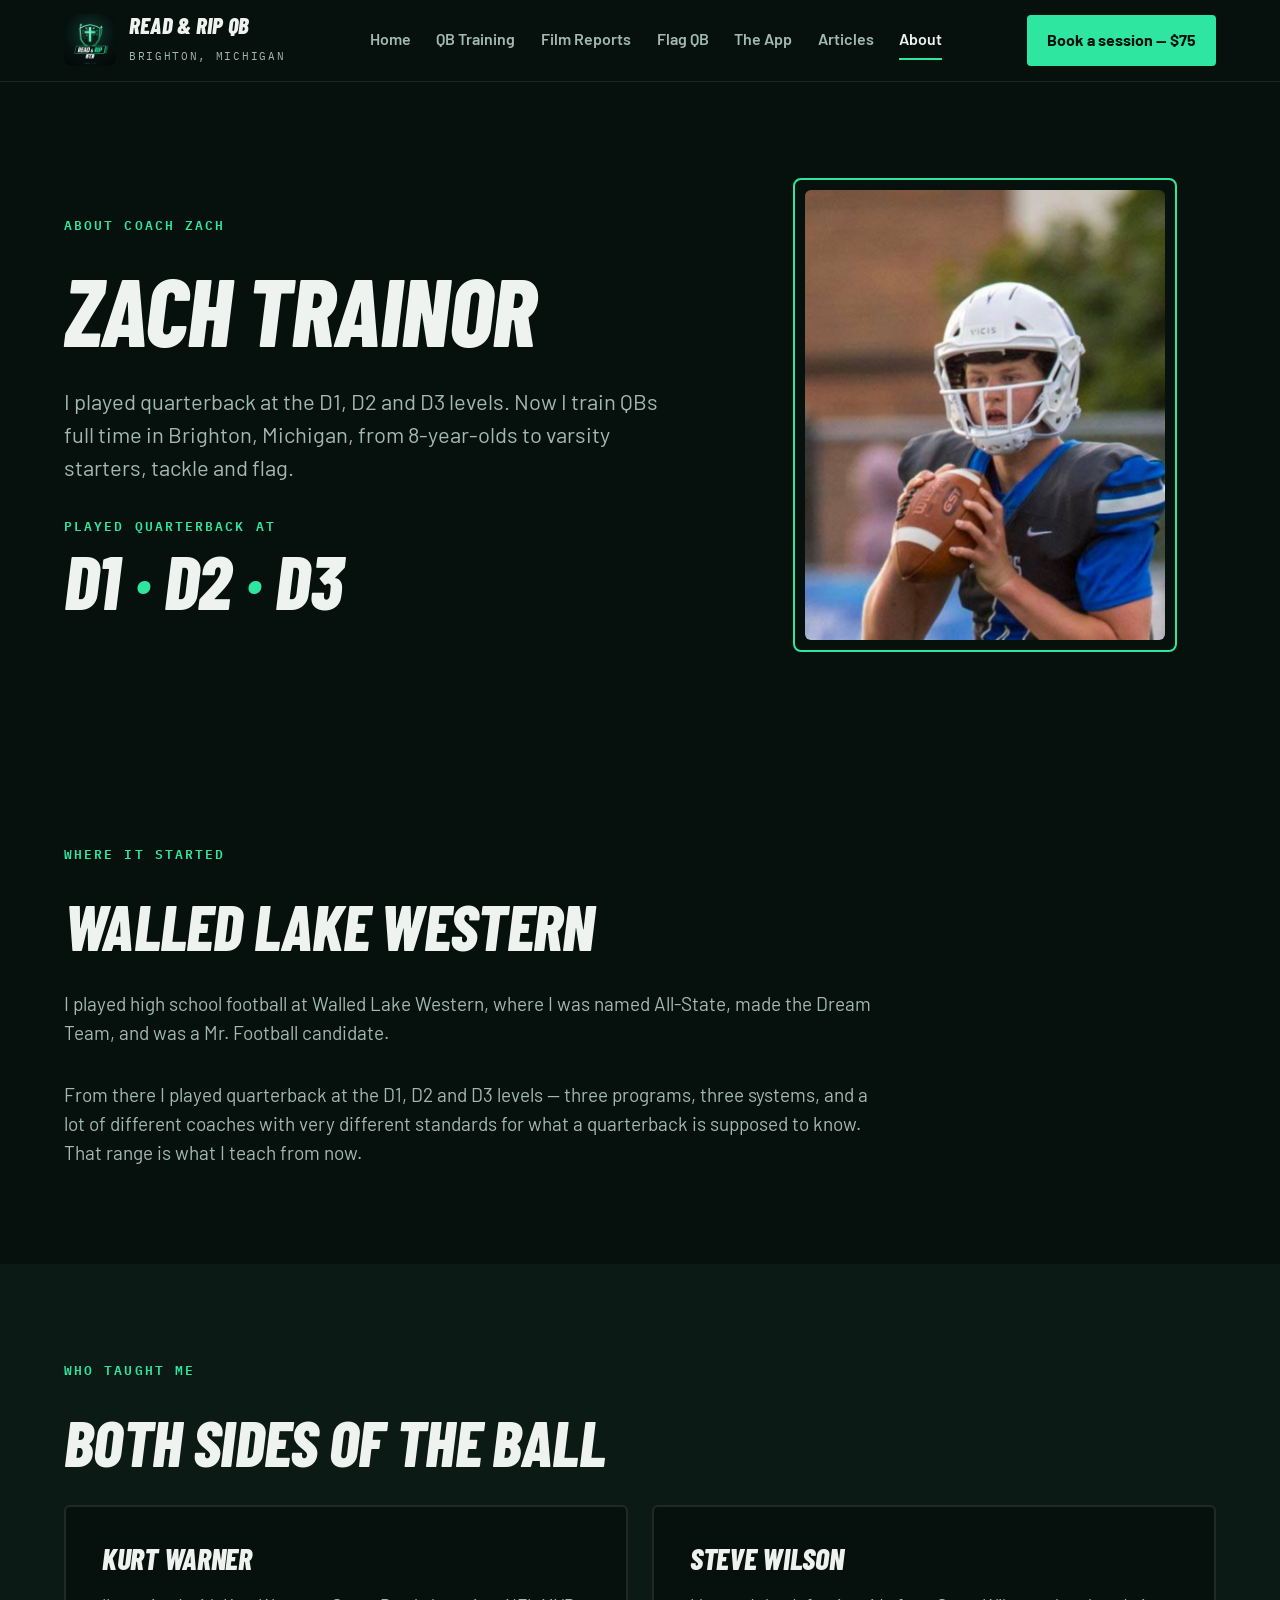
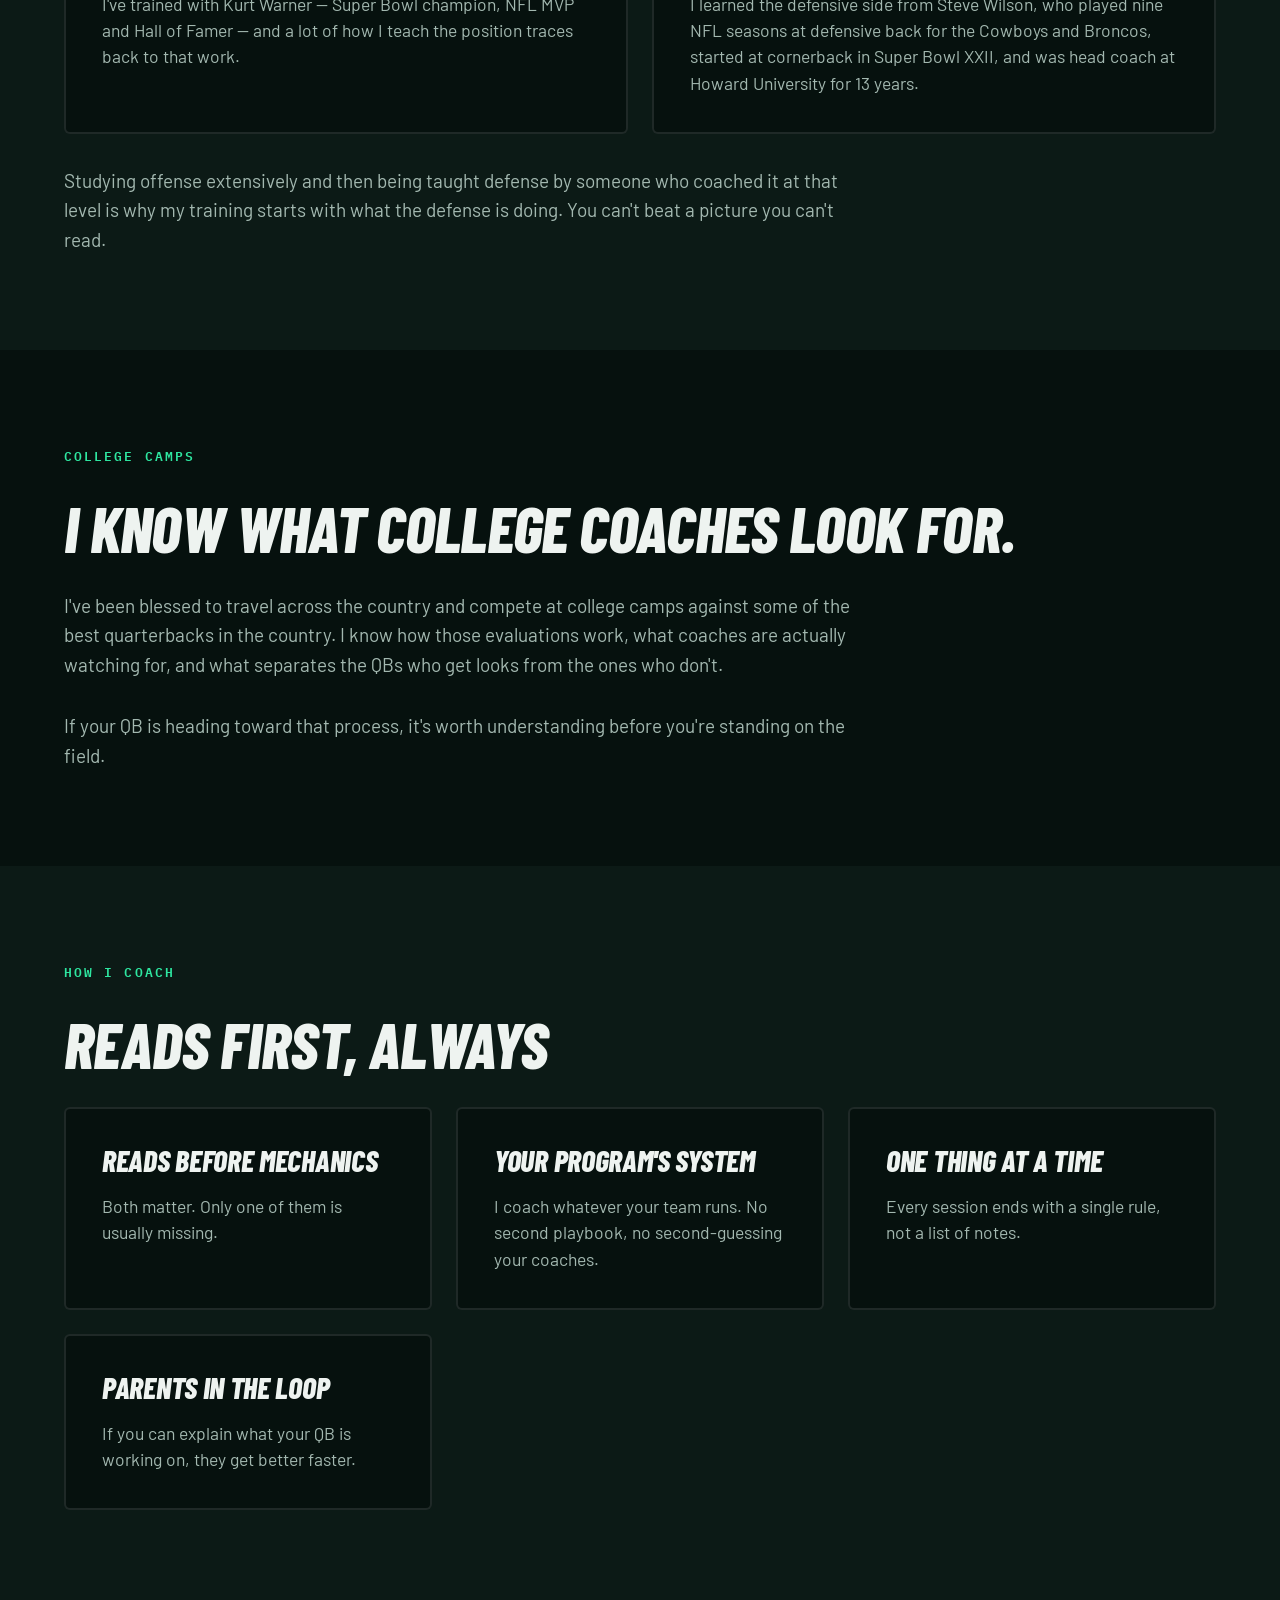
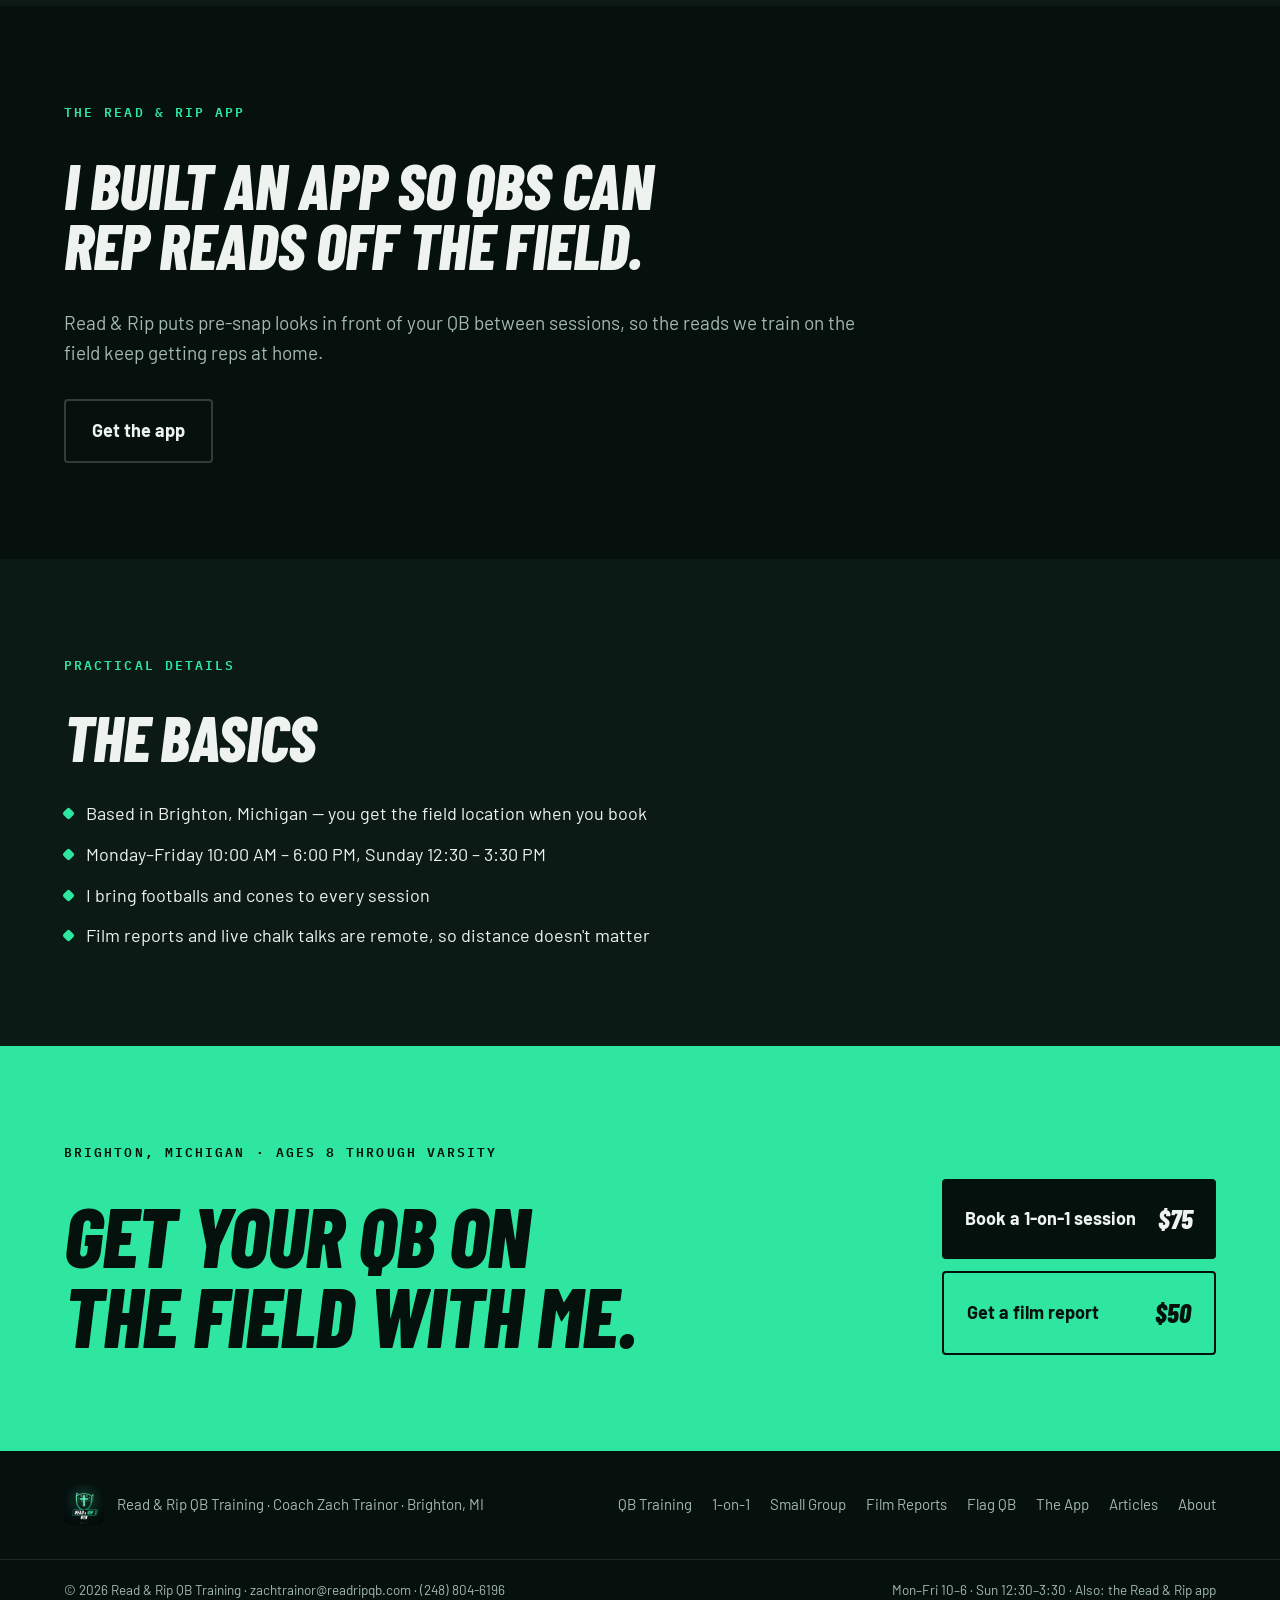
==== about.html @ f2428f38 "Build readandrip.com: brand home, QB training and app sections, Articles link - New home page with s" ====
<!doctype html>
<html lang="en">
<head>
<meta charset="utf-8">
<meta name="viewport" content="width=device-width, initial-scale=1">
<title>About Zach Trainor | QB Coach in Brighton, Michigan</title>
<meta name="description" content="Zach Trainor played quarterback at the D1, D2 and D3 levels and trains QBs full time in Brighton, Michigan. He also built the Read &amp; Rip football app.">
<link rel="canonical" href="https://readandrip.com/about.html">
<meta name="robots" content="index,follow,max-image-preview:large">
<meta name="theme-color" content="#06110E">
<meta property="og:type" content="website">
<meta property="og:site_name" content="Read &amp; Rip QB Training">
<meta property="og:title" content="About Zach Trainor | QB Coach in Brighton, Michigan">
<meta property="og:description" content="Zach Trainor played quarterback at the D1, D2 and D3 levels and trains QBs full time in Brighton, Michigan. He also built the Read &amp; Rip football app.">
<meta property="og:url" content="https://readandrip.com/about.html">
<meta property="og:image" content="https://readandrip.com/assets/og-image.jpg">
<meta property="og:locale" content="en_US">
<meta name="twitter:card" content="summary_large_image">
<meta name="twitter:title" content="About Zach Trainor | QB Coach in Brighton, Michigan">
<meta name="twitter:description" content="Zach Trainor played quarterback at the D1, D2 and D3 levels and trains QBs full time in Brighton, Michigan. He also built the Read &amp; Rip football app.">
<meta name="twitter:image" content="https://readandrip.com/assets/og-image.jpg">
<meta name="geo.region" content="US-MI">
<meta name="geo.placename" content="Brighton, Michigan">
<link rel="icon" type="image/png" href="assets/favicon.png">
<link rel="apple-touch-icon" href="assets/apple-touch-icon.png">
<link rel="preconnect" href="https://fonts.googleapis.com">
<link rel="preconnect" href="https://fonts.gstatic.com" crossorigin>
<link rel="stylesheet" href="https://fonts.googleapis.com/css2?family=Barlow+Condensed:ital,wght@1,700;1,800&family=Barlow:wght@400;500;600;700&family=IBM+Plex+Mono:wght@500;600&display=swap">
<link rel="stylesheet" href="styles.css">
<script type="application/ld+json">{
  "@context": "https://schema.org",
  "@graph": [
    {
      "@type": "Person",
      "@id": "https://readandrip.com/about.html#zach",
      "name": "Zach Trainor",
      "jobTitle": "Quarterback Coach",
      "description": "Quarterback coach in Brighton, Michigan. All-State quarterback at Walled Lake Western and a Mr. Football candidate, then played at the D1, D2 and D3 levels. Has trained with Kurt Warner and learned the defensive side of the game from former NFL defensive back and Howard University head coach Steve Wilson. Builds quarterback training around coverage recognition and pre-snap reads.",
      "email": "zachtrainor@readripqb.com",
      "worksFor": {
        "@id": "https://readandrip.com/#business"
      },
      "homeLocation": {
        "@type": "Place",
        "name": "Brighton, Michigan"
      },
      "knowsAbout": [
        "quarterback mechanics",
        "coverage recognition",
        "pre-snap reads",
        "football film study",
        "flag football quarterback play",
        "college camp evaluation",
        "defensive structures"
      ],
      "alumniOf": {
        "@type": "HighSchool",
        "name": "Walled Lake Western High School",
        "address": {
          "@type": "PostalAddress",
          "addressLocality": "Commerce Township",
          "addressRegion": "MI",
          "addressCountry": "US"
        }
      },
      "award": [
        "All-State quarterback",
        "Dream Team selection",
        "Mr. Football candidate"
      ]
    },
    {
      "@type": "SportsActivityLocation",
      "@id": "https://readandrip.com/#business",
      "name": "Read & Rip QB Training",
      "description": "One-on-one and small-group quarterback training and remote film reports in Brighton, Michigan for youth, middle school and high school quarterbacks, tackle and flag.",
      "url": "https://readandrip.com/",
      "email": "zachtrainor@readripqb.com",
      "telephone": "(248) 804-6196",
      "priceRange": "$50-$75",
      "image": "https://readandrip.com/assets/og-image.jpg",
      "logo": "https://readandrip.com/assets/logo.png",
      "address": {
        "@type": "PostalAddress",
        "addressLocality": "Brighton",
        "addressRegion": "MI",
        "postalCode": "48116",
        "addressCountry": "US"
      },
      "areaServed": [
        {
          "@type": "City",
          "name": "Brighton"
        },
        {
          "@type": "City",
          "name": "Howell"
        },
        {
          "@type": "City",
          "name": "Hartland"
        },
        {
          "@type": "City",
          "name": "Pinckney"
        },
        {
          "@type": "City",
          "name": "South Lyon"
        },
        {
          "@type": "City",
          "name": "Milford"
        },
        {
          "@type": "City",
          "name": "Whitmore Lake"
        },
        {
          "@type": "City",
          "name": "Fenton"
        },
        {
          "@type": "City",
          "name": "Novi"
        },
        {
          "@type": "City",
          "name": "Northville"
        }
      ],
      "openingHoursSpecification": [
        {
          "@type": "OpeningHoursSpecification",
          "dayOfWeek": [
            "Monday",
            "Tuesday",
            "Wednesday",
            "Thursday",
            "Friday"
          ],
          "opens": "10:00",
          "closes": "18:00"
        },
        {
          "@type": "OpeningHoursSpecification",
          "dayOfWeek": "Sunday",
          "opens": "12:30",
          "closes": "15:30"
        }
      ],
      "founder": {
        "@id": "https://readandrip.com/about.html#zach"
      },
      "sameAs": [
        "https://readripqb.com"
      ],
      "makesOffer": [
        {
          "@type": "Offer",
          "name": "Individual QB Training",
          "price": "75",
          "priceCurrency": "USD",
          "url": "https://calendly.com/zachtrainor-readripqb/individual-qb-training-75"
        },
        {
          "@type": "Offer",
          "name": "Small Group QB Training",
          "price": "50",
          "priceCurrency": "USD",
          "url": "https://calendly.com/zachtrainor-readripqb/small-group-qb-training"
        },
        {
          "@type": "Offer",
          "name": "QB Film Report",
          "price": "50",
          "priceCurrency": "USD",
          "url": "mailto:zachtrainor@readripqb.com?subject=Film%20report%20request&amp;body=Film%20link%20(Hudl%20or%20Google%20Drive)%3A%0AJersey%20number%3A%0AGrade%3A%0AWhich%20game%3A%0AOne%20question%20you%20want%20answered%3A"
        }
      ]
    }
  ]
}</script>
</head>
<body>
<header class="site">
  <div class="wrap navbar">
    <a class="brand" href="index.html">
      <img src="assets/logo.png" alt="Read &amp; Rip QB logo" width="224" height="224">
      <span>
        <span class="name">Read &amp; Rip QB</span><br>
        <span class="where">Brighton, Michigan</span>
      </span>
    </a>
    <nav class="main" aria-label="Main">
      <a href="index.html">Home</a>
      <a href="training.html">QB Training</a>
      <a href="film-report.html">Film Reports</a>
      <a href="flag-football-qb-training.html">Flag QB</a>
      <a href="app.html">The App</a>
      <a href="https://learn.readandrip.com">Articles</a>
      <a href="about.html" aria-current="page">About</a>
    </nav>
    <a class="btn sm" href="https://calendly.com/zachtrainor-readripqb/individual-qb-training-75">Book a session &mdash; $75</a>
  </div>
</header>

<main>
  <section>
    <div class="wrap hero">
      <div class="stack">
        <span class="mono">About Coach Zach</span>
        <h1>Zach Trainor</h1>
        <p style="font-size:clamp(18px,2.2vw,22px);line-height:1.5;color:var(--muted);max-width:620px">I played quarterback at the D1, D2 and D3 levels. Now I train QBs full time in Brighton, Michigan, from 8-year-olds to varsity starters, tackle and flag.</p>
        <div class="stack" style="gap:10px">
          <span class="mono">Played quarterback at</span>
          <div style="font-family:'Barlow Condensed',sans-serif;font-weight:800;font-style:italic;text-transform:uppercase;font-size:clamp(44px,6.4vw,76px);line-height:.9;letter-spacing:-0.01em">D1 <span style="color:var(--accent)">&middot;</span> D2 <span style="color:var(--accent)">&middot;</span> D3</div>
        </div>
      </div>
    <div class="shot tall">
      <div class="frame"></div>
      <img src="assets/zach-portrait.jpg" alt="Zach Trainor at quarterback, dropping back to throw" width="760" height="950" style="position:absolute;inset:0;width:100%;height:100%;object-fit:cover;object-position:50% 22%;border-radius:6px">
    </div>
    </div>
  </section>

  <section>
    <div class="wrap stack">
      <span class="mono">Where it started</span>
      <h2>Walled Lake Western</h2>
      <p class="muted" style="font-size:19px;max-width:74ch">I played high school football at Walled Lake Western, where I was named All-State, made the Dream Team, and was a Mr. Football candidate.</p>
      <p class="muted" style="font-size:19px;max-width:74ch">From there I played quarterback at the D1, D2 and D3 levels &mdash; three programs, three systems, and a lot of different coaches with very different standards for what a quarterback is supposed to know. That range is what I teach from now.</p>
    </div>
  </section>

  <section class="tint">
    <div class="wrap stack">
      <span class="mono">Who taught me</span>
      <h2>Both sides of the ball</h2>
      <div class="grid g2">
        <div class="card">
          <h3>Kurt Warner</h3>
          <p>I've trained with Kurt Warner &mdash; Super Bowl champion, NFL MVP and Hall of Famer &mdash; and a lot of how I teach the position traces back to that work.</p>
        </div>
        <div class="card">
          <h3>Steve Wilson</h3>
          <p>I learned the defensive side from Steve Wilson, who played nine NFL seasons at defensive back for the Cowboys and Broncos, started at cornerback in Super Bowl XXII, and was head coach at Howard University for 13 years.</p>
        </div>
      </div>
      <p class="muted" style="font-size:19px;max-width:74ch">Studying offense extensively and then being taught defense by someone who coached it at that level is why my training starts with what the defense is doing. You can't beat a picture you can't read.</p>
    </div>
  </section>

  <section>
    <div class="wrap stack">
      <span class="mono">College camps</span>
      <h2>I know what college coaches look for.</h2>
      <p class="muted" style="font-size:19px;max-width:74ch">I've been blessed to travel across the country and compete at college camps against some of the best quarterbacks in the country. I know how those evaluations work, what coaches are actually watching for, and what separates the QBs who get looks from the ones who don't.</p>
      <p class="muted" style="font-size:19px;max-width:74ch">If your QB is heading toward that process, it's worth understanding before you're standing on the field.</p>
    </div>
  </section>

  <section class="tint">
    <div class="wrap stack">
      <span class="mono">How I coach</span>
      <h2>Reads first, always</h2>
      <div class="grid g2">
        <div class="card"><h3>Reads before mechanics</h3><p>Both matter. Only one of them is usually missing.</p></div>
        <div class="card"><h3>Your program's system</h3><p>I coach whatever your team runs. No second playbook, no second-guessing your coaches.</p></div>
        <div class="card"><h3>One thing at a time</h3><p>Every session ends with a single rule, not a list of notes.</p></div>
        <div class="card"><h3>Parents in the loop</h3><p>If you can explain what your QB is working on, they get better faster.</p></div>
      </div>
    </div>
  </section>

  <section>
    <div class="wrap stack">
      <span class="mono">The Read &amp; Rip app</span>
      <h2>I built an app so QBs can rep reads off the field.</h2>
      <p class="muted" style="font-size:19px;max-width:74ch">Read &amp; Rip puts pre-snap looks in front of your QB between sessions, so the reads we train on the field keep getting reps at home.</p>
      <div class="btnrow"><a class="btn ghost" href="https://readripqb.com">Get the app</a></div>
    </div>
  </section>

  <section class="tint">
    <div class="wrap stack">
      <span class="mono">Practical details</span>
      <h2>The basics</h2>
      <ul class="ticks">
        <li>Based in Brighton, Michigan &mdash; you get the field location when you book</li>
        <li>Monday&ndash;Friday 10:00 AM &ndash; 6:00 PM, Sunday 12:30 &ndash; 3:30 PM</li>
        <li>I bring footballs and cones to every session</li>
        <li>Film reports and live chalk talks are remote, so distance doesn't matter</li>
      </ul>
    </div>
  </section>


  <section class="closer">
    <div class="wrap inner">
      <div class="stack">
        <span class="mono">Brighton, Michigan &middot; Ages 8 through varsity</span>
        <h2>Get your QB on the field with me.</h2>
      </div>
      <div class="picks">
        <a class="pick" href="https://calendly.com/zachtrainor-readripqb/individual-qb-training-75">Book a 1-on-1 session <span class="amt">$75</span></a>
        <a class="pick outline" href="mailto:zachtrainor@readripqb.com?subject=Film%20report%20request&amp;body=Film%20link%20(Hudl%20or%20Google%20Drive)%3A%0AJersey%20number%3A%0AGrade%3A%0AWhich%20game%3A%0AOne%20question%20you%20want%20answered%3A">Get a film report <span class="amt">$50</span></a>
      </div>
    </div>
  </section>
</main>

<footer class="site">
  <div class="wrap inner">
    <div class="id">
      <img src="assets/logo.png" alt="" width="224" height="224">
      <span>Read &amp; Rip QB Training &middot; Coach Zach Trainor &middot; Brighton, MI</span>
    </div>
    <nav>
      <a href="training.html">QB Training</a>
      <a href="one-on-one-qb-training.html">1-on-1</a>
      <a href="small-group-qb-training.html">Small Group</a>
      <a href="film-report.html">Film Reports</a>
      <a href="flag-football-qb-training.html">Flag QB</a>
      <a href="app.html">The App</a>
      <a href="https://learn.readandrip.com">Articles</a>
      <a href="about.html">About</a>
    </nav>
  </div>
  <div class="wrap legal">
    <span>&copy; 2026 Read &amp; Rip QB Training &middot; <a href="mailto:zachtrainor@readripqb.com">zachtrainor@readripqb.com</a> &middot; <a href="tel:+12488046196">(248) 804-6196</a></span>
    <span>Mon&ndash;Fri 10&ndash;6 &middot; Sun 12:30&ndash;3:30 &middot; Also: <a href="https://readripqb.com">the Read &amp; Rip app</a></span>
  </div>
</footer>
</body>
</html>
---- styles.css ----
/* Read & Rip QB Training
   Design tokens taken straight from the Claude Design canvas. */

:root{
  --accent:#2EE6A0;
  --bg:#06110E;
  --on-accent:#04110C;
  --ink:#EEF3F0;
  --muted:#A3B8B0;
  --surface:#0C1A16;
  --line:rgba(255,255,255,0.10);
  --line-strong:rgba(255,255,255,0.18);
  --maxw:1320px;
  --pad:clamp(20px,5vw,64px);
  color-scheme:dark;
}

*{box-sizing:border-box;}
html{-webkit-text-size-adjust:100%;scroll-behavior:smooth;}
body{
  margin:0;background:var(--bg);color:var(--ink);
  font-family:"Barlow",-apple-system,BlinkMacSystemFont,"Segoe UI",Roboto,Helvetica,Arial,sans-serif;
  font-size:17px;line-height:1.55;-webkit-font-smoothing:antialiased;
}
img{max-width:100%;height:auto;display:block;}
a{color:var(--accent);}
a:hover{color:var(--ink);}
:focus-visible{outline:3px solid var(--accent);outline-offset:3px;}

h1,h2,h3,.display{
  font-family:"Barlow Condensed","Arial Narrow",Impact,sans-serif;
  font-weight:800;font-style:italic;text-transform:uppercase;
  line-height:.9;letter-spacing:-0.01em;margin:0;text-wrap:balance;
}
h1{font-size:clamp(42px,7.4vw,100px);}
h2{font-size:clamp(32px,5vw,64px);line-height:.95;}
h3{font-size:clamp(22px,2.6vw,30px);line-height:1;}
p{margin:0;}

.mono{
  font-family:"IBM Plex Mono",ui-monospace,SFMono-Regular,Menlo,monospace;
  font-size:13px;letter-spacing:.16em;text-transform:uppercase;font-weight:600;color:var(--accent);
}
.muted{color:var(--muted);}

.wrap{max-width:var(--maxw);margin:0 auto;padding-inline:var(--pad);}
section{padding-block:clamp(52px,8vw,96px);}
section.tint{background:var(--surface);}
.stack{display:flex;flex-direction:column;gap:clamp(20px,3vw,32px);}
.grid{display:grid;gap:clamp(16px,2.2vw,24px);}
.g2{grid-template-columns:repeat(auto-fit,minmax(300px,1fr));}
.g3{grid-template-columns:repeat(auto-fit,minmax(275px,1fr));}
.g5{grid-template-columns:repeat(auto-fit,minmax(190px,1fr));}

/* ---------- header ---------- */
header.site{border-bottom:1px solid rgba(255,255,255,.09);background:var(--bg);position:sticky;top:0;z-index:20;}
.navbar{display:flex;align-items:center;justify-content:space-between;gap:20px;padding-block:14px;flex-wrap:wrap;}
.brand{display:flex;align-items:center;gap:13px;text-decoration:none;color:var(--ink);}
.brand img{width:52px;height:52px;border-radius:8px;object-fit:cover;}
.brand .name{font-family:"Barlow Condensed",sans-serif;font-weight:800;font-style:italic;font-size:23px;text-transform:uppercase;line-height:1;letter-spacing:.01em;}
.brand .where{font-family:"IBM Plex Mono",monospace;font-size:10.5px;letter-spacing:.16em;color:var(--muted);text-transform:uppercase;}
nav.main{display:flex;align-items:center;gap:clamp(14px,2vw,28px);flex-wrap:wrap;}
nav.main a{font-size:16px;font-weight:600;text-decoration:none;color:var(--muted);padding-block:6px;border-bottom:2px solid transparent;white-space:nowrap;}
nav.main a:hover{color:var(--ink);}
nav.main a[aria-current="page"]{color:var(--ink);border-bottom-color:var(--accent);}

/* ---------- buttons ---------- */
.btn{
  display:inline-flex;align-items:center;justify-content:center;gap:10px;
  padding:18px 26px;background:var(--accent);color:var(--on-accent);
  font-weight:700;font-size:18px;text-decoration:none;border-radius:4px;white-space:nowrap;
}
.btn:hover{background:#4ff0b4;color:var(--on-accent);}
.btn.ghost{background:transparent;border:2px solid var(--line-strong);color:var(--ink);padding:16px 26px;}
.btn.ghost:hover{border-color:var(--accent);color:var(--accent);background:transparent;}
.btn.sm{padding:13px 20px;font-size:16px;}
.btnrow{display:flex;gap:14px;flex-wrap:wrap;}

/* ---------- hero ---------- */
.hero{display:grid;grid-template-columns:minmax(0,1.15fr) minmax(0,.85fr);gap:clamp(28px,5vw,64px);align-items:center;}
.hero .facts{display:flex;gap:26px;flex-wrap:wrap;font-size:16px;color:var(--muted);}
@media (max-width:900px){.hero{grid-template-columns:1fr;}}

/* framed brand panel that stands in for a photo */
.shot{position:relative;aspect-ratio:1/1;width:100%;max-width:380px;margin:12px auto;}
.shot .frame{position:absolute;inset:-12px;border:2px solid var(--accent);border-radius:8px;}
.shot .panel{
  position:absolute;inset:0;border-radius:6px;overflow:hidden;background:var(--surface);
  border:1px solid var(--line);display:grid;place-items:center;
  background-image:repeating-linear-gradient(90deg,rgba(255,255,255,.035) 0 1px,transparent 1px 64px);
}
.shot .panel img{width:30%;max-width:150px;opacity:.55;}
.shot .cap{
  position:absolute;left:0;right:0;bottom:14px;text-align:center;
  font-family:"IBM Plex Mono",monospace;font-size:10.5px;letter-spacing:.16em;
  text-transform:uppercase;color:var(--muted);opacity:.65;
}
.shot.tall{aspect-ratio:4/5;max-width:360px;}
.shot.wide{aspect-ratio:16/10;max-width:520px;}
.shot.wide .panel img{width:20%;max-width:120px;}

/* ---------- cards ---------- */
.card{background:var(--bg);border:2px solid var(--line);border-radius:6px;padding:clamp(22px,3vw,36px);display:flex;flex-direction:column;gap:18px;}
.card.on-tint{background:var(--bg);}
.card.featured{border-color:var(--accent);}
.card .amount{display:flex;align-items:baseline;gap:11px;}
.card .amount .big{font-family:"Barlow Condensed",sans-serif;font-weight:800;font-style:italic;font-size:clamp(64px,8vw,104px);line-height:.85;}
.card .amount .per{font-size:19px;font-weight:600;color:var(--muted);}
.card p{font-size:17.5px;line-height:1.5;color:var(--muted);}
.card .btn{margin-top:auto;}

/* numbered list (who I work with) */
.numbered{display:grid;gap:14px;grid-template-columns:repeat(auto-fit,minmax(185px,1fr));}
.numbered .item{border-top:2px solid var(--line);padding-top:14px;display:flex;flex-direction:column;gap:7px;}
.numbered .n{font-family:"IBM Plex Mono",monospace;font-size:12.5px;letter-spacing:.16em;color:var(--accent);font-weight:600;}
.numbered .t{font-family:"Barlow Condensed",sans-serif;font-weight:800;font-style:italic;text-transform:uppercase;font-size:22px;line-height:1.05;}

/* timeline rows (the 60 minutes) */
.rows{display:flex;flex-direction:column;}
.row{display:grid;grid-template-columns:130px minmax(0,1fr);gap:clamp(14px,3vw,36px);padding-block:20px;border-top:1px solid var(--line);align-items:start;}
.row:last-child{border-bottom:1px solid var(--line);}
.row .when{font-family:"IBM Plex Mono",monospace;font-size:13px;letter-spacing:.1em;color:var(--accent);font-weight:600;padding-top:4px;}
.row .what{display:flex;flex-direction:column;gap:5px;}
.row .what b{font-family:"Barlow Condensed",sans-serif;font-weight:800;font-style:italic;text-transform:uppercase;font-size:24px;line-height:1;}
.row .what span{color:var(--muted);font-size:17px;}
@media (max-width:560px){.row{grid-template-columns:1fr;gap:6px;}}

/* steps */
.steps{display:grid;gap:clamp(16px,2.4vw,24px);grid-template-columns:repeat(auto-fit,minmax(255px,1fr));}
.step{display:flex;flex-direction:column;gap:12px;}
.step .num{
  width:46px;height:46px;border-radius:50%;display:grid;place-items:center;
  background:var(--accent);color:var(--on-accent);
  font-family:"Barlow Condensed",sans-serif;font-weight:800;font-style:italic;font-size:24px;
}
.step b{font-family:"Barlow Condensed",sans-serif;font-weight:800;font-style:italic;text-transform:uppercase;font-size:23px;line-height:1.05;}
.step span{color:var(--muted);font-size:17px;}

/* checklist */
ul.ticks{list-style:none;margin:0;padding:0;display:flex;flex-direction:column;gap:13px;}
ul.ticks li{display:flex;gap:13px;align-items:flex-start;font-size:18px;color:var(--ink);}
ul.ticks li::before{content:"";flex:none;width:9px;height:9px;margin-top:9px;background:var(--accent);border-radius:2px;transform:rotate(45deg);}

/* faq */
.faq{display:flex;flex-direction:column;}
.faq details{border-top:1px solid var(--line);}
.faq details:last-of-type{border-bottom:1px solid var(--line);}
.faq summary{
  list-style:none;cursor:pointer;display:flex;justify-content:space-between;align-items:center;gap:20px;
  padding-block:22px;font-family:"Barlow Condensed",sans-serif;font-weight:800;font-style:italic;
  text-transform:uppercase;font-size:clamp(20px,2.4vw,27px);line-height:1.05;
}
.faq summary::-webkit-details-marker{display:none;}
.faq .plus{flex:none;font-family:"Barlow",sans-serif;font-style:normal;font-size:30px;color:var(--accent);line-height:1;transition:transform .18s ease;}
.faq details[open] .plus{transform:rotate(45deg);}
.faq .answer{padding-bottom:24px;color:var(--muted);font-size:18px;line-height:1.55;max-width:74ch;}

/* callout band */
.band{background:var(--accent);color:var(--on-accent);border-radius:6px;padding:clamp(26px,4vw,44px);display:grid;gap:16px;}
.band h3{color:var(--on-accent);}
.band p{color:rgba(4,17,12,.82);font-size:18px;max-width:70ch;}

/* big closing CTA */
.closer{background:var(--accent);color:var(--on-accent);}
.closer .inner{display:grid;grid-template-columns:minmax(0,1fr) auto;gap:clamp(26px,4vw,48px);align-items:end;}
.closer h2{color:var(--on-accent);font-size:clamp(38px,6.6vw,88px);}
.closer .mono{color:var(--on-accent);}
.closer .picks{display:flex;flex-direction:column;gap:12px;min-width:min(340px,100%);}
.closer .pick{
  display:flex;justify-content:space-between;align-items:center;gap:22px;padding:19px 23px;
  background:var(--on-accent);color:var(--ink);font-weight:700;font-size:18px;text-decoration:none;border-radius:4px;
}
.closer .pick:hover{color:var(--accent);}
.closer .pick.outline{background:transparent;border:2px solid var(--on-accent);color:var(--on-accent);}
.closer .pick.outline:hover{background:var(--on-accent);color:var(--accent);}
.closer .pick .amt{font-family:"Barlow Condensed",sans-serif;font-size:27px;font-weight:800;font-style:italic;}
@media (max-width:820px){.closer .inner{grid-template-columns:1fr;}}

/* footer */
footer.site{background:var(--bg);color:var(--muted);font-size:15px;}
footer.site .inner{padding-block:34px;display:flex;justify-content:space-between;align-items:center;gap:26px;flex-wrap:wrap;}
footer.site .id{display:flex;align-items:center;gap:13px;}
footer.site .id img{width:40px;height:40px;border-radius:6px;}
footer.site nav{display:flex;gap:20px;flex-wrap:wrap;}
footer.site a{color:var(--muted);text-decoration:none;}
footer.site a:hover{color:var(--accent);}
footer.site .legal{border-top:1px solid var(--line);padding-block:20px;font-size:13.5px;display:flex;justify-content:space-between;gap:16px;flex-wrap:wrap;}

/* ---------- hero without a photo ---------- */
.hero.solo{grid-template-columns:minmax(0,1fr);}
.hero.solo .stack{max-width:none;}

/* ---------- coverage diagram ---------- */
.viz{width:100%;max-width:400px;margin:12px auto;}
.viz .board{position:relative;}
.viz .frame{position:absolute;inset:-12px;border:2px solid var(--accent);border-radius:8px;pointer-events:none;}
.viz svg{display:block;width:100%;height:auto;border-radius:6px;border:1px solid var(--line);background:var(--surface);}
.viz .cap{
  margin-top:20px;text-align:center;
  font-family:"IBM Plex Mono",monospace;font-size:11px;letter-spacing:.14em;
  text-transform:uppercase;color:var(--muted);
}

/* ---------- sample film report panel ---------- */
.sample{border:2px solid var(--line);border-radius:6px;background:var(--surface);padding:clamp(20px,3vw,30px);display:flex;flex-direction:column;gap:16px;}
.sample .shead{display:flex;justify-content:space-between;gap:16px;flex-wrap:wrap;align-items:baseline;}
.sample .rows .row:first-child{border-top:none;padding-top:0;}
.sample .verdict{border-top:2px solid var(--accent);padding-top:16px;display:flex;flex-direction:column;gap:7px;}
.sample .verdict b{font-family:"Barlow Condensed",sans-serif;font-weight:800;font-style:italic;text-transform:uppercase;font-size:24px;line-height:1;}
.sample .verdict span{color:var(--muted);font-size:17px;}
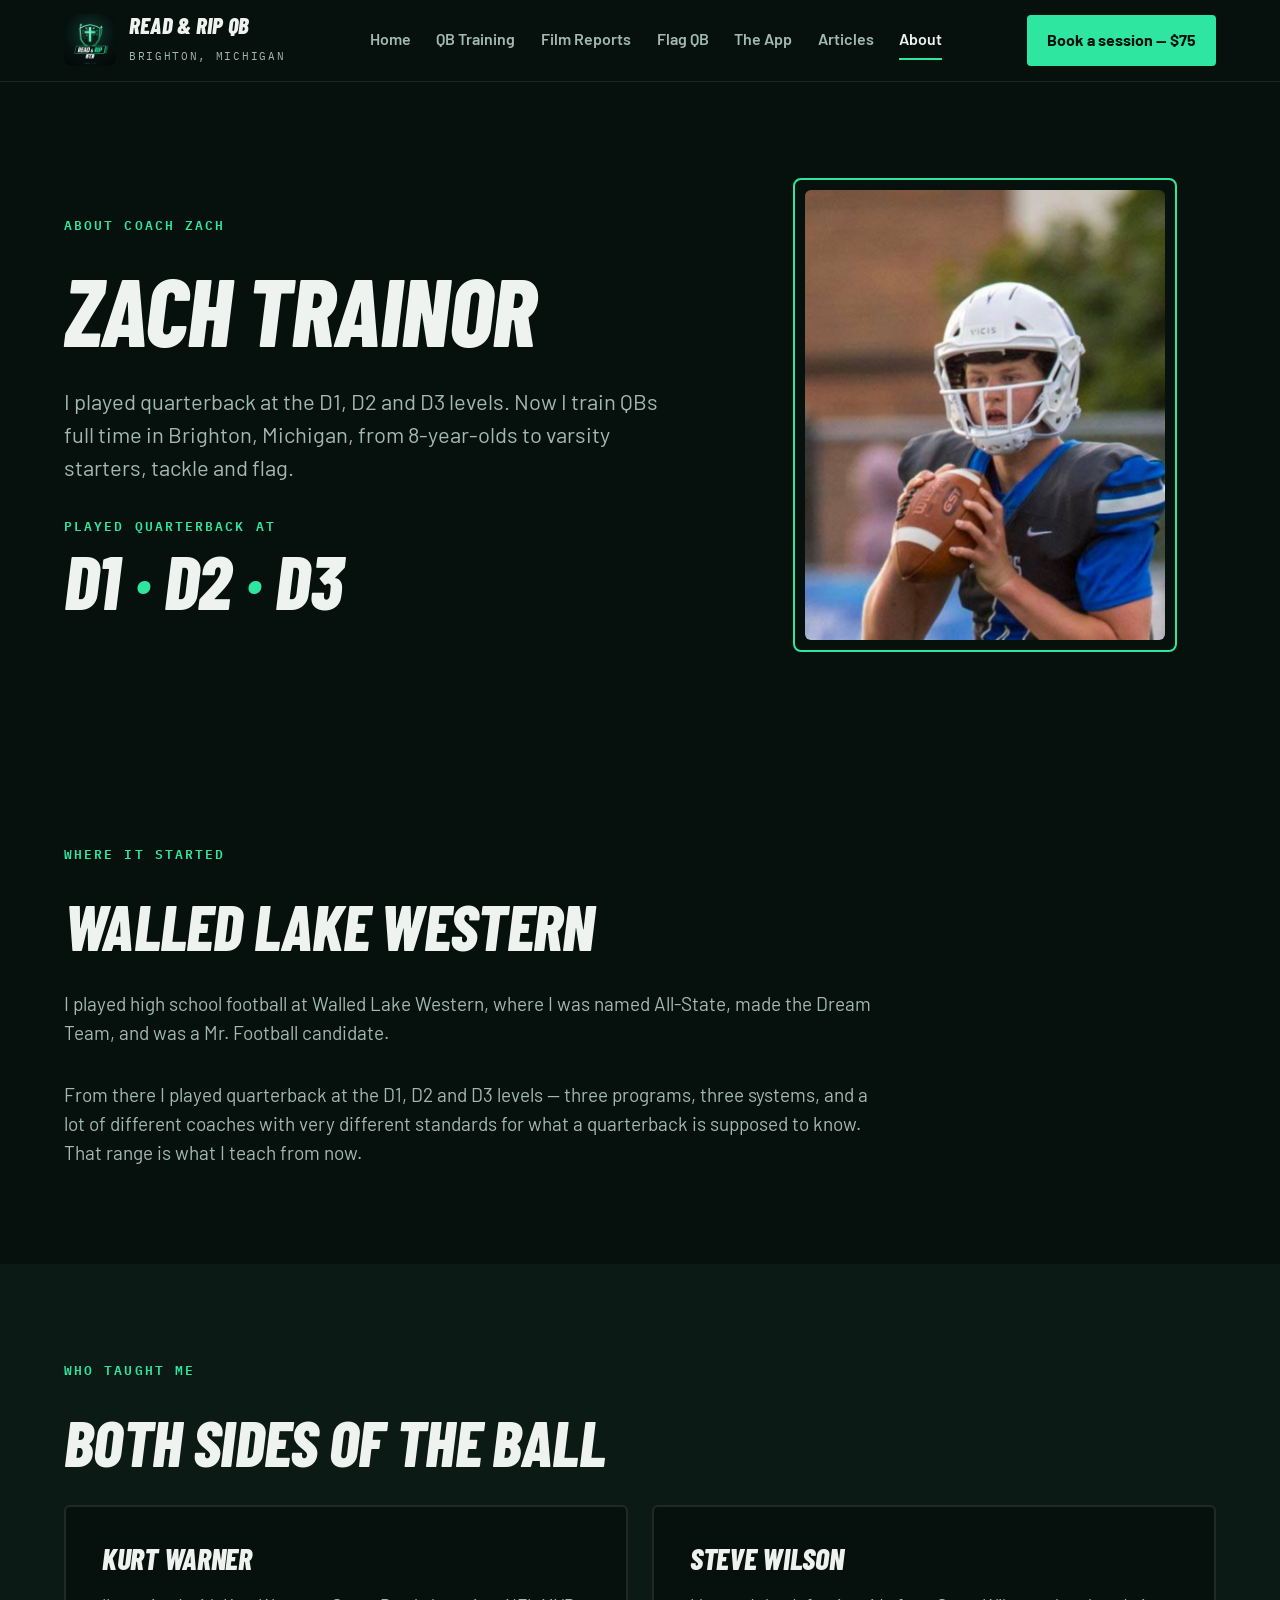
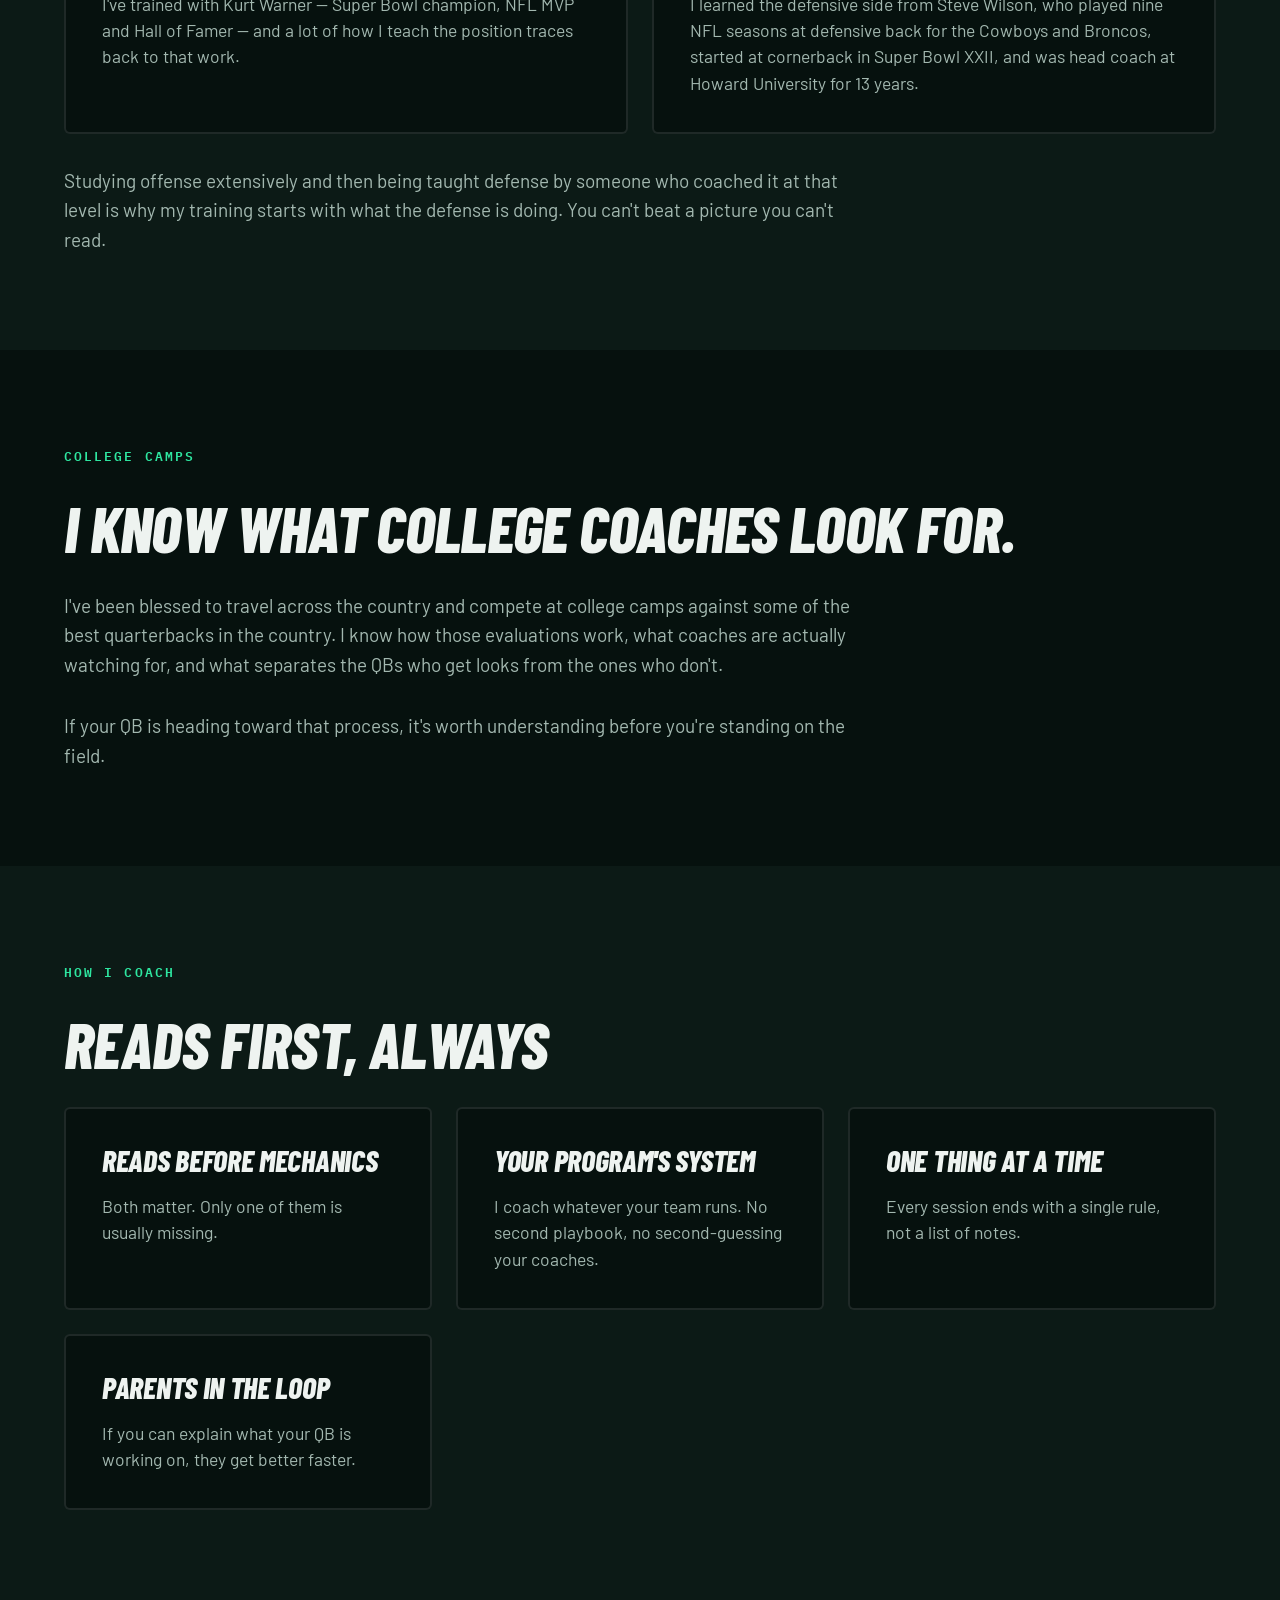
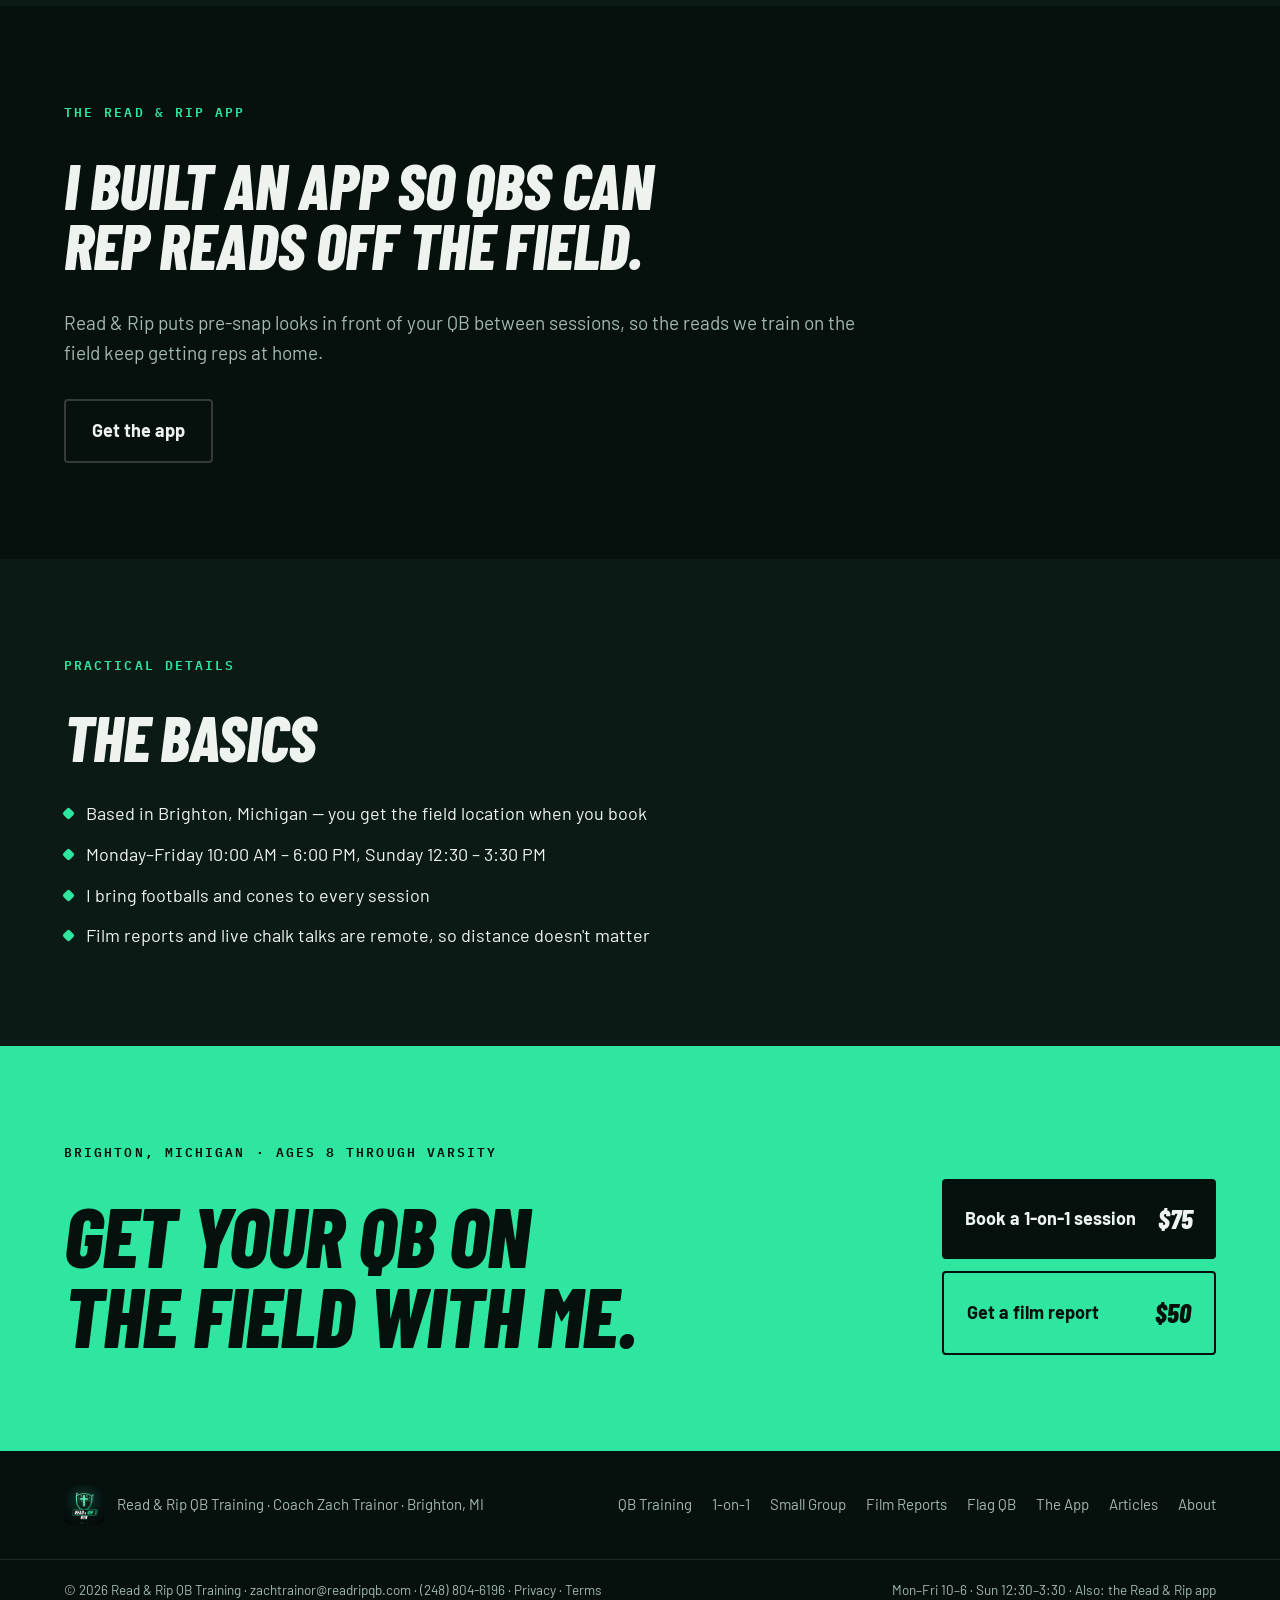
==== commit f9502fd5: "Add privacy policy and terms pages for the social publishing tool Adds /privacy.html and /terms.html" ====
--- a/about.html
+++ b/about.html
@@ -328,7 +328,7 @@
     </nav>
   </div>
   <div class="wrap legal">
-    <span>&copy; 2026 Read &amp; Rip QB Training &middot; <a href="mailto:zachtrainor@readripqb.com">zachtrainor@readripqb.com</a> &middot; <a href="tel:+12488046196">(248) 804-6196</a></span>
+    <span>&copy; 2026 Read &amp; Rip QB Training &middot; <a href="mailto:zachtrainor@readripqb.com">zachtrainor@readripqb.com</a> &middot; <a href="tel:+12488046196">(248) 804-6196</a> &middot; <a href="privacy.html">Privacy</a> &middot; <a href="terms.html">Terms</a></span>
     <span>Mon&ndash;Fri 10&ndash;6 &middot; Sun 12:30&ndash;3:30 &middot; Also: <a href="https://readripqb.com">the Read &amp; Rip app</a></span>
   </div>
 </footer>
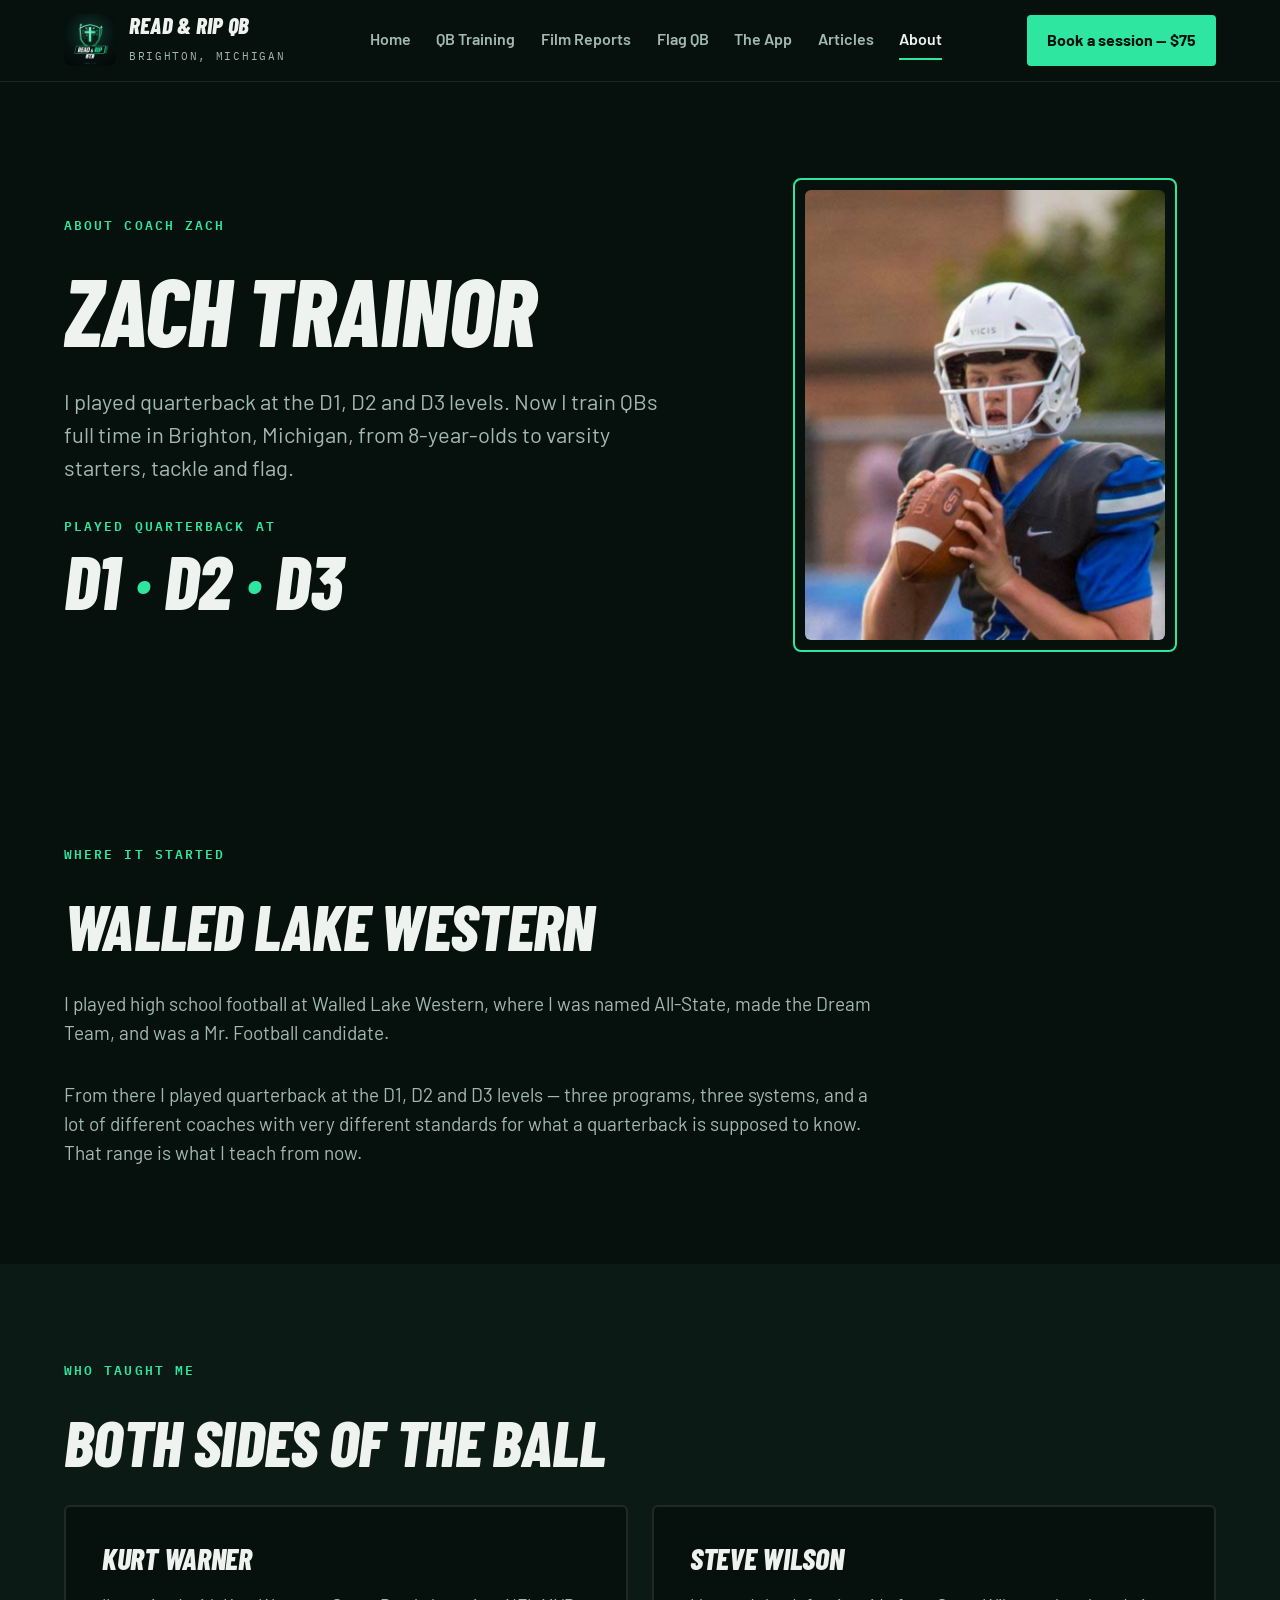
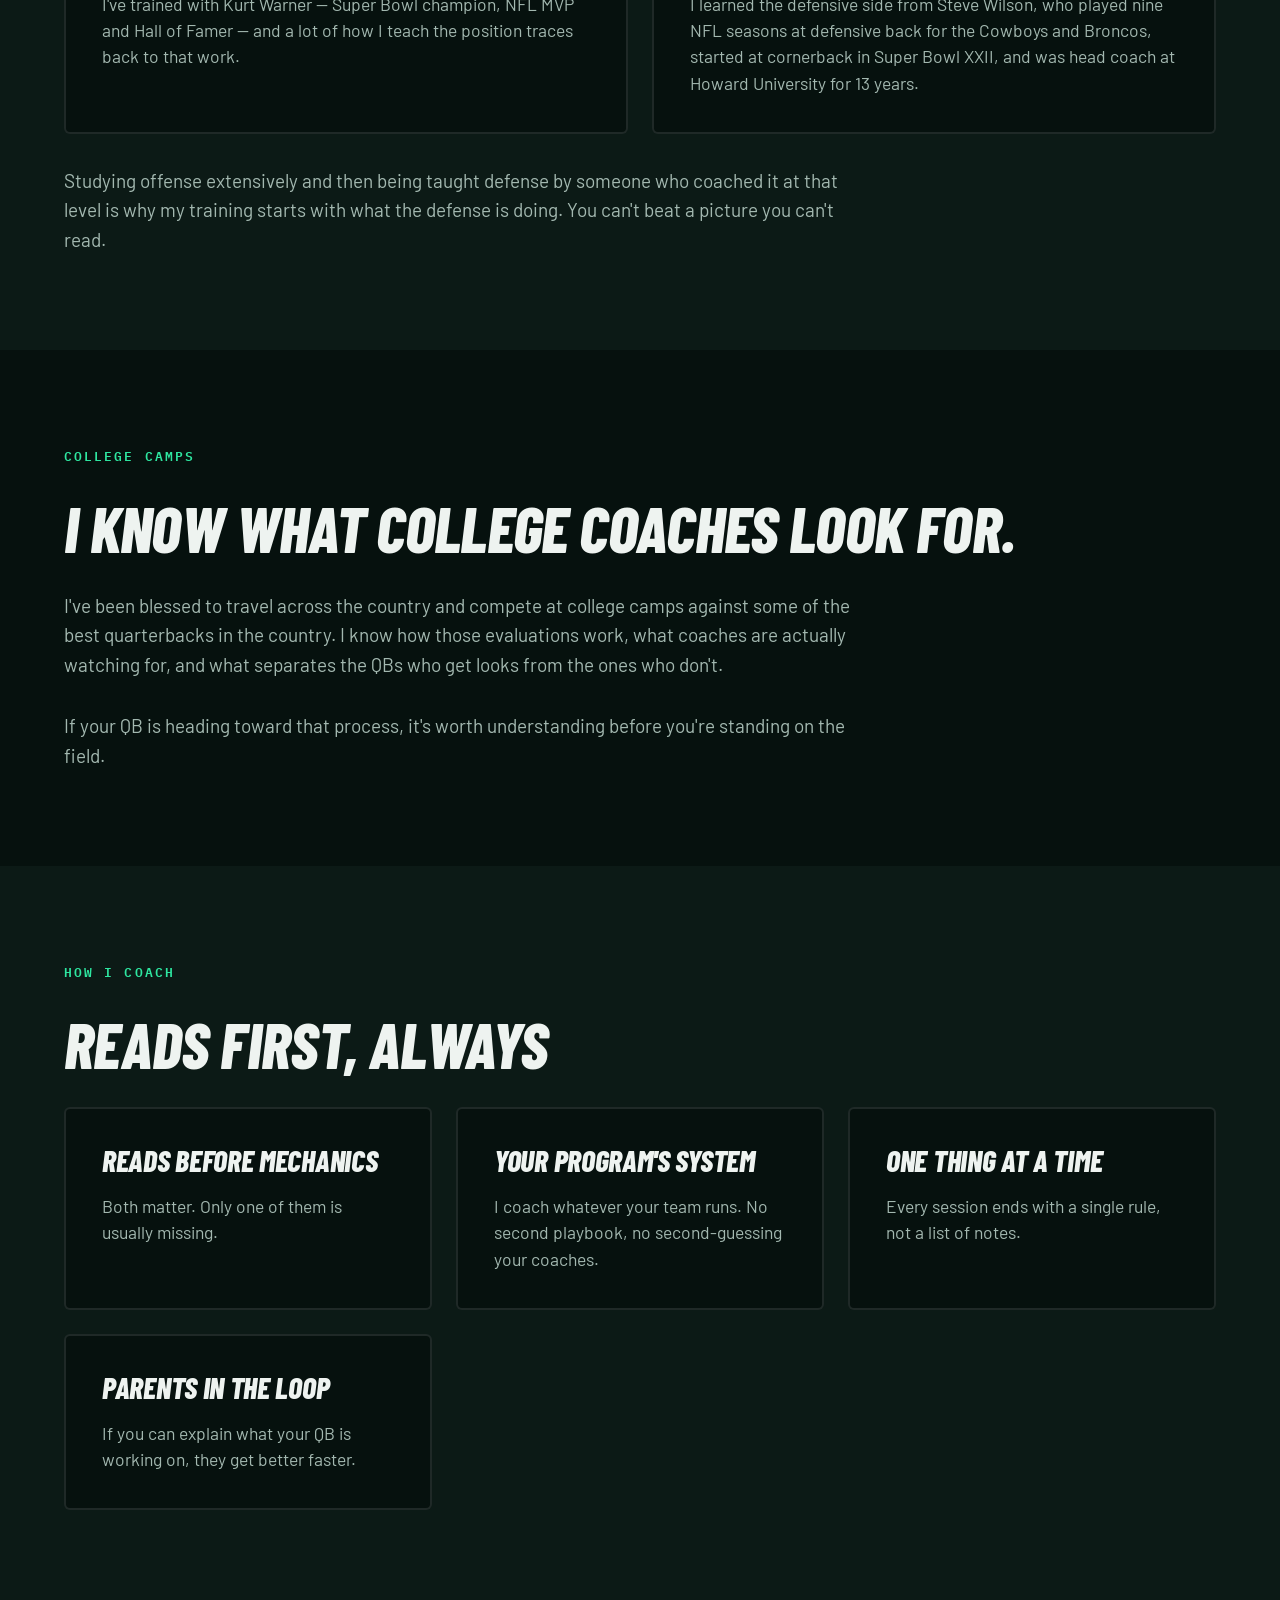
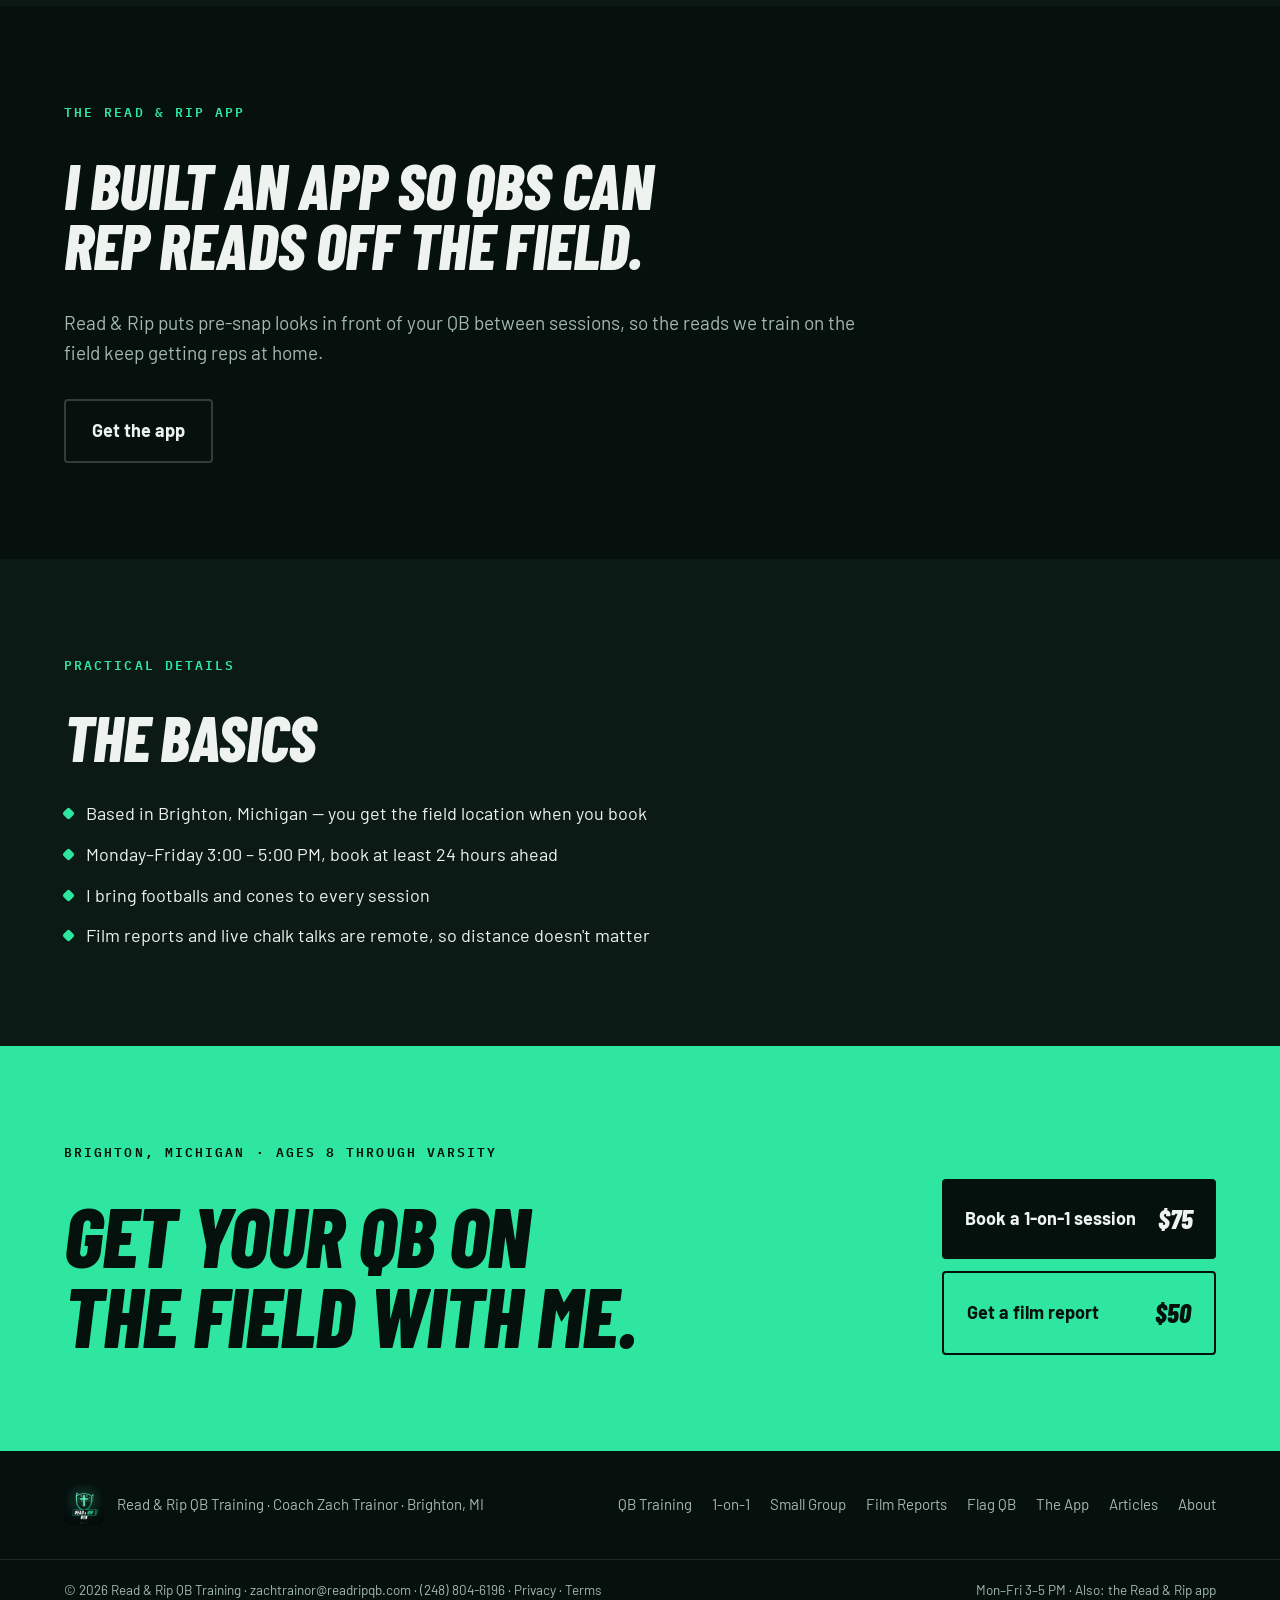
==== commit 59d3ecfe: "Update training hours to Mon-Fri 3-5 PM (weekends off) Hours changed Oct 22 because of the Lead Prep" ====
--- a/about.html
+++ b/about.html
@@ -139,14 +139,8 @@
             "Thursday",
             "Friday"
           ],
-          "opens": "10:00",
-          "closes": "18:00"
-        },
-        {
-          "@type": "OpeningHoursSpecification",
-          "dayOfWeek": "Sunday",
-          "opens": "12:30",
-          "closes": "15:30"
+          "opens": "15:00",
+          "closes": "17:00"
         }
       ],
       "founder": {
@@ -288,7 +282,7 @@
       <h2>The basics</h2>
       <ul class="ticks">
         <li>Based in Brighton, Michigan &mdash; you get the field location when you book</li>
-        <li>Monday&ndash;Friday 10:00 AM &ndash; 6:00 PM, Sunday 12:30 &ndash; 3:30 PM</li>
+        <li>Monday&ndash;Friday 3:00 &ndash; 5:00 PM, book at least 24 hours ahead</li>
         <li>I bring footballs and cones to every session</li>
         <li>Film reports and live chalk talks are remote, so distance doesn't matter</li>
       </ul>
@@ -329,7 +323,7 @@
   </div>
   <div class="wrap legal">
     <span>&copy; 2026 Read &amp; Rip QB Training &middot; <a href="mailto:zachtrainor@readripqb.com">zachtrainor@readripqb.com</a> &middot; <a href="tel:+12488046196">(248) 804-6196</a> &middot; <a href="privacy.html">Privacy</a> &middot; <a href="terms.html">Terms</a></span>
-    <span>Mon&ndash;Fri 10&ndash;6 &middot; Sun 12:30&ndash;3:30 &middot; Also: <a href="https://readripqb.com">the Read &amp; Rip app</a></span>
+    <span>Mon&ndash;Fri 3&ndash;5 PM &middot; Also: <a href="https://readripqb.com">the Read &amp; Rip app</a></span>
   </div>
 </footer>
 </body>
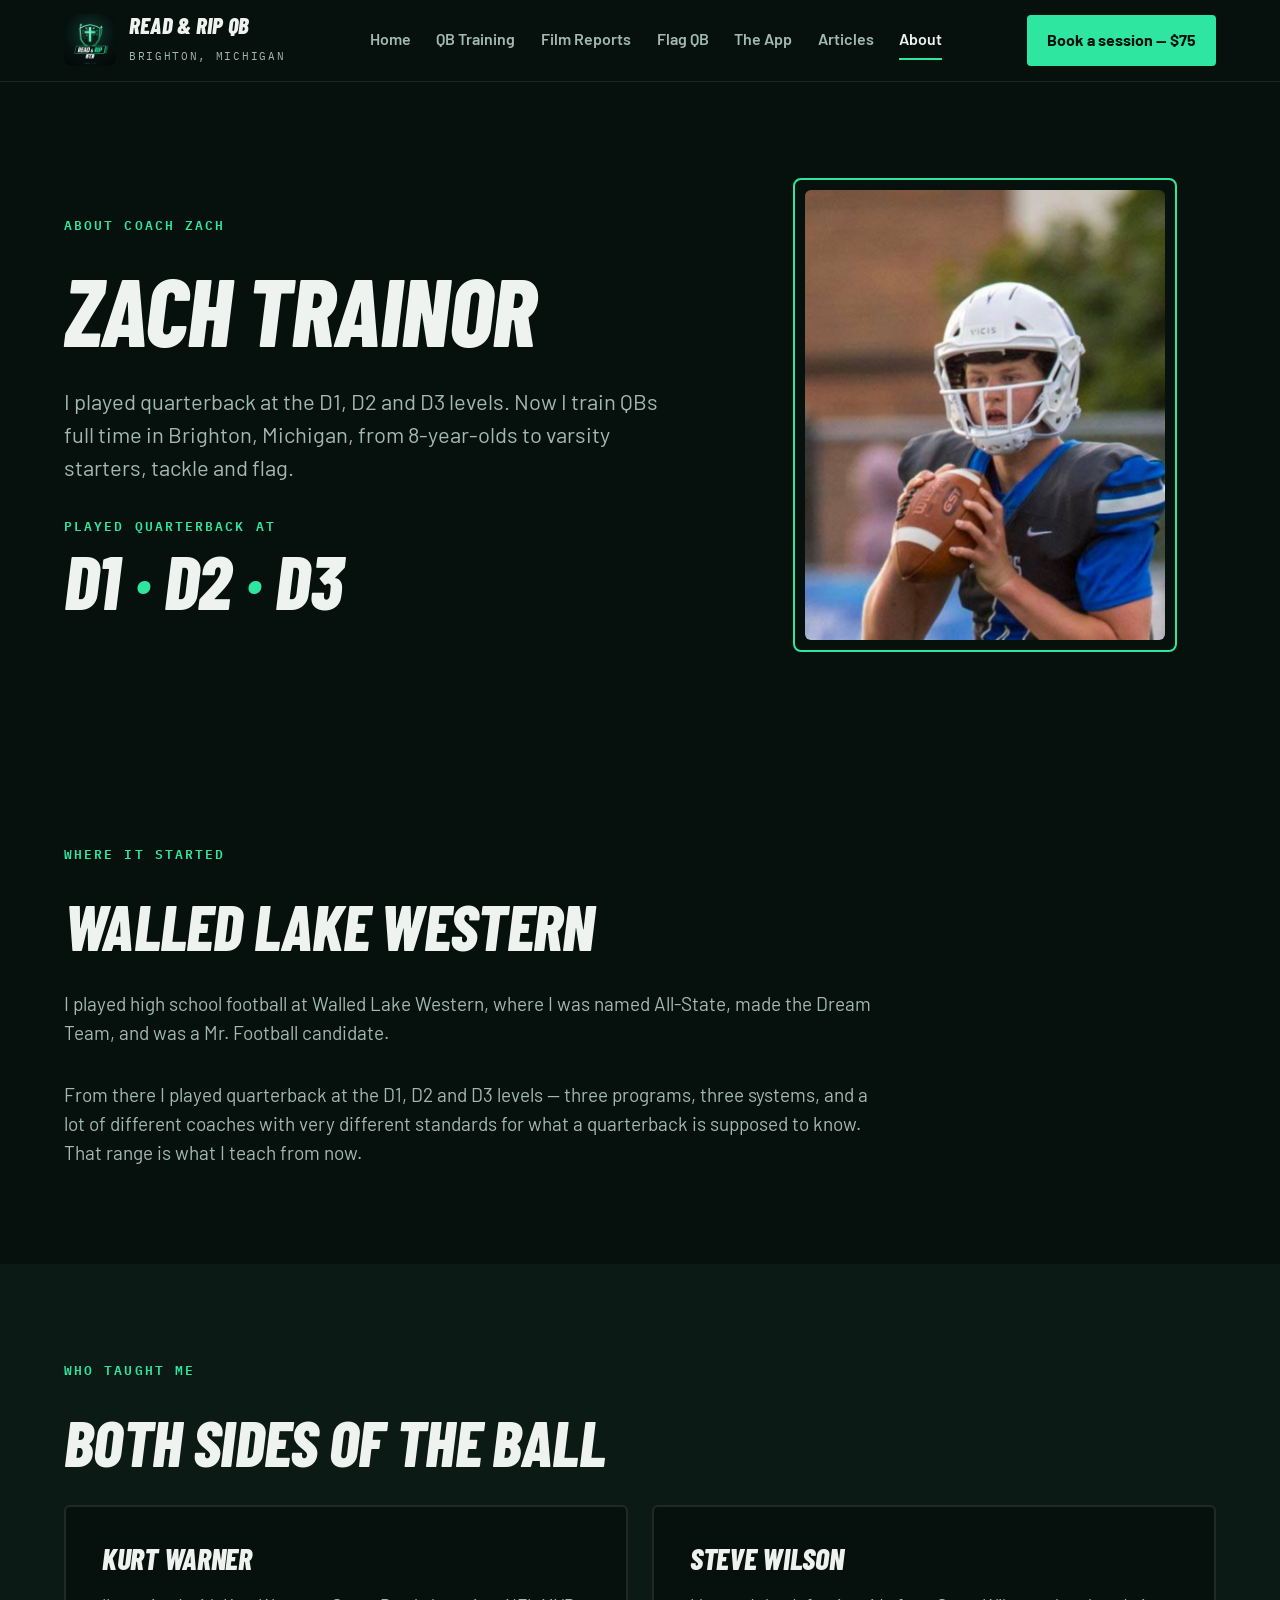
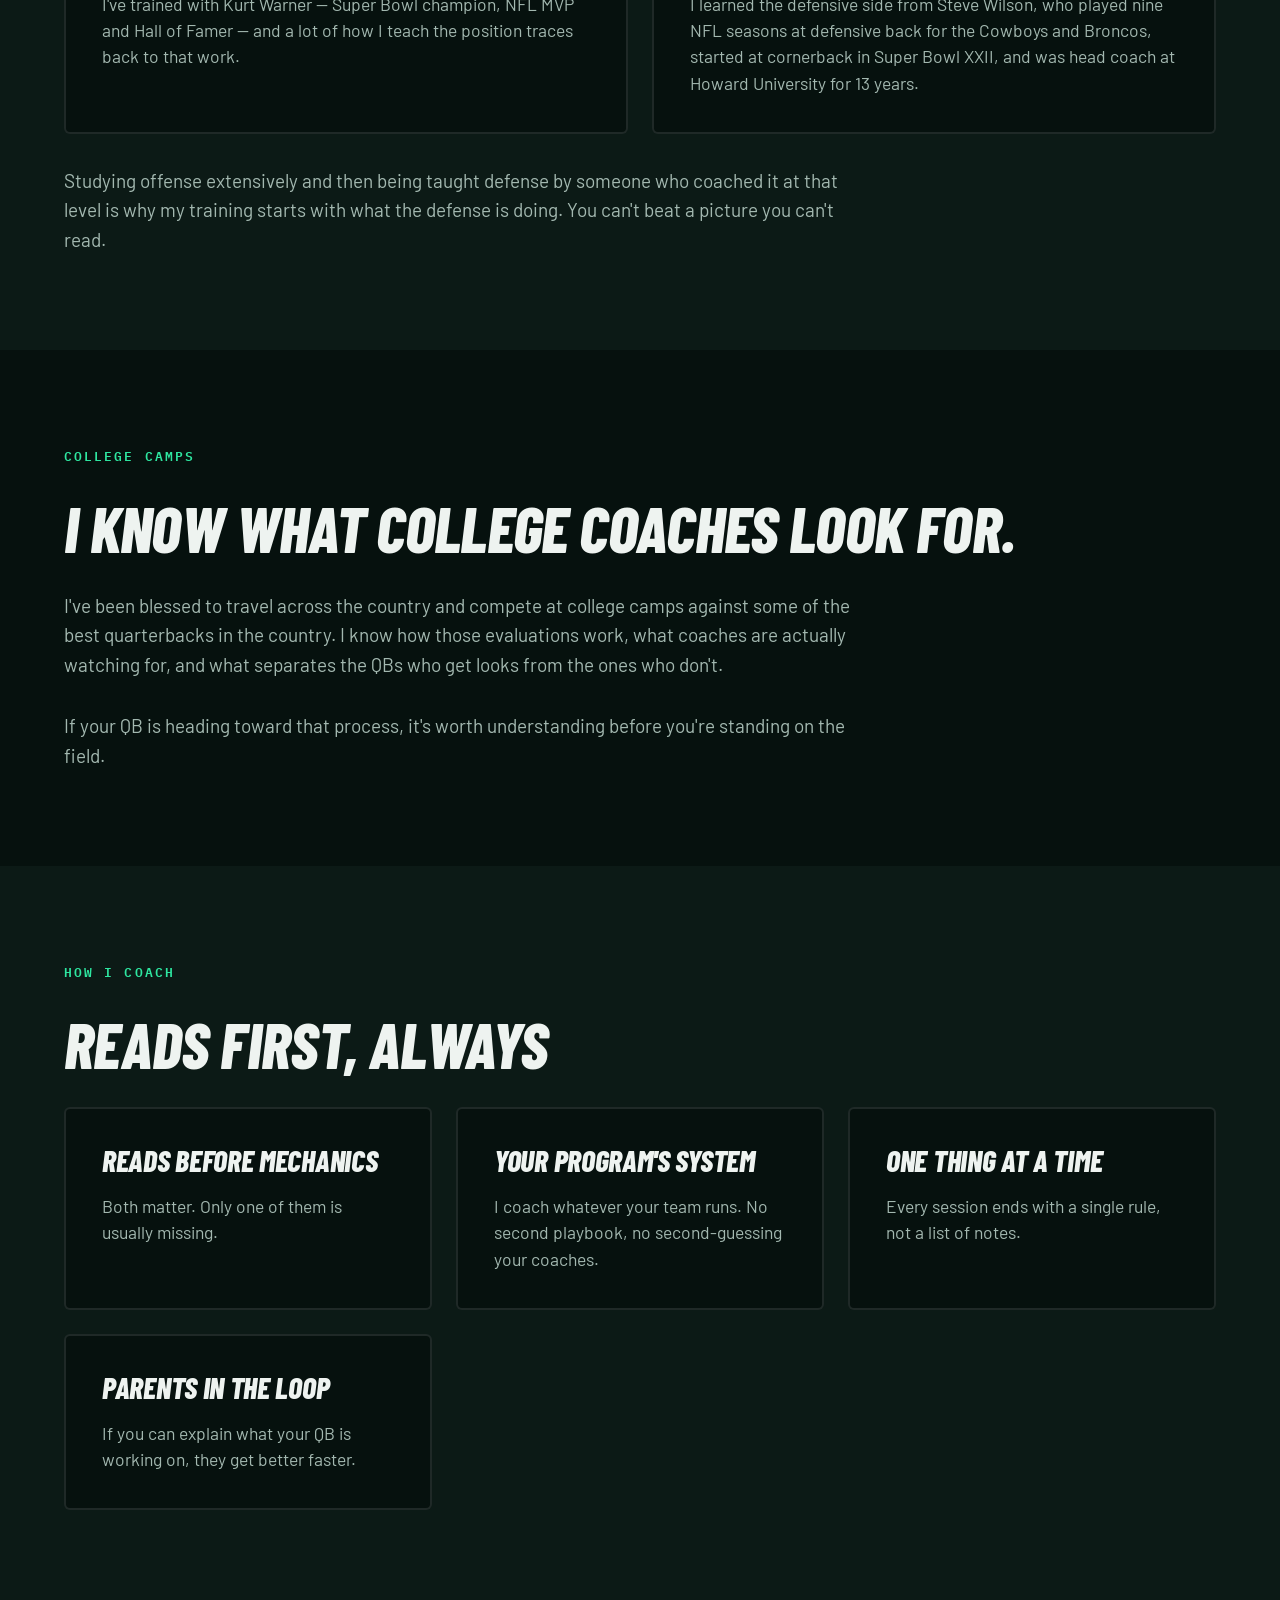
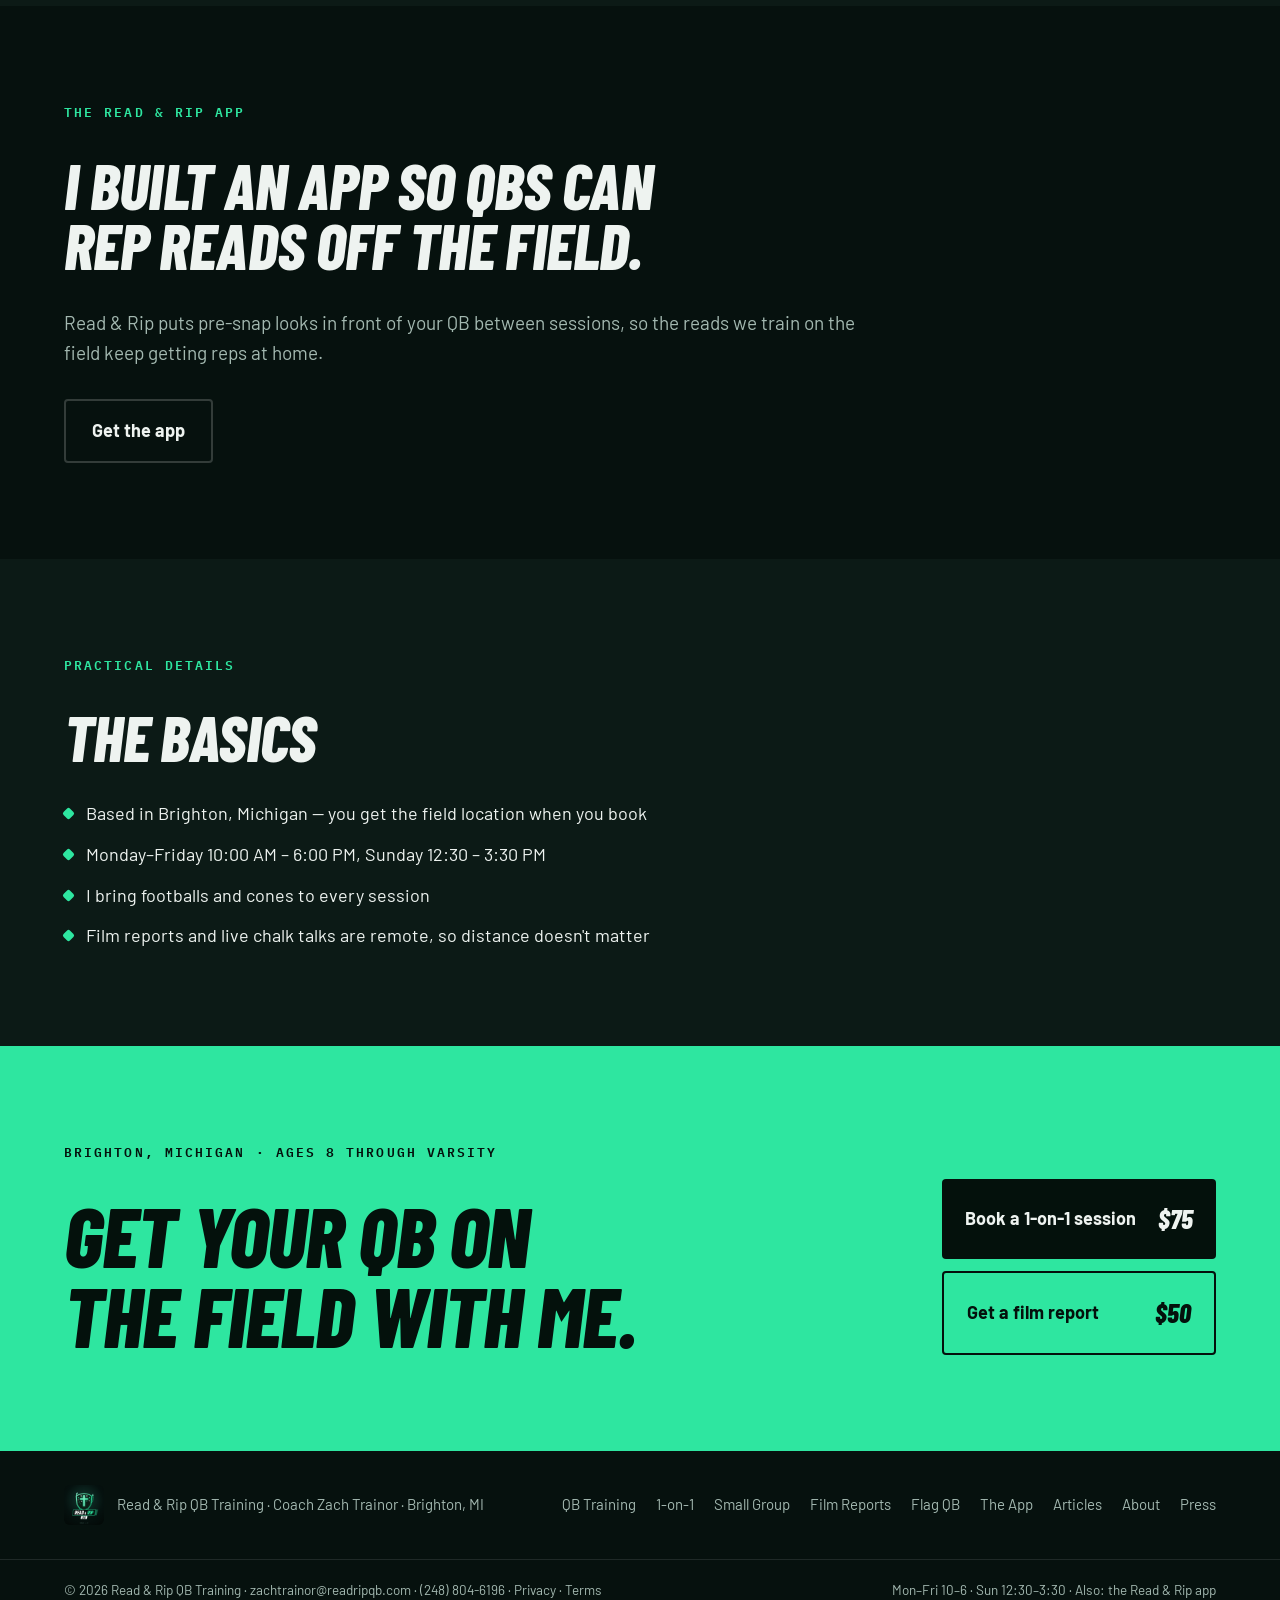
==== commit c51c5a17: "Add press page and footer link Co-Authored-By: Claude Opus 5.5 <noreply@anthropic.com> Claude-Sessio" ====
--- a/about.html
+++ b/about.html
@@ -139,8 +139,14 @@
             "Thursday",
             "Friday"
           ],
-          "opens": "15:00",
-          "closes": "17:00"
+          "opens": "10:00",
+          "closes": "18:00"
+        },
+        {
+          "@type": "OpeningHoursSpecification",
+          "dayOfWeek": "Sunday",
+          "opens": "12:30",
+          "closes": "15:30"
         }
       ],
       "founder": {
@@ -282,7 +288,7 @@
       <h2>The basics</h2>
       <ul class="ticks">
         <li>Based in Brighton, Michigan &mdash; you get the field location when you book</li>
-        <li>Monday&ndash;Friday 3:00 &ndash; 5:00 PM, book at least 24 hours ahead</li>
+        <li>Monday&ndash;Friday 10:00 AM &ndash; 6:00 PM, Sunday 12:30 &ndash; 3:30 PM</li>
         <li>I bring footballs and cones to every session</li>
         <li>Film reports and live chalk talks are remote, so distance doesn't matter</li>
       </ul>
@@ -319,11 +325,12 @@
       <a href="app.html">The App</a>
       <a href="https://learn.readandrip.com">Articles</a>
       <a href="about.html">About</a>
+      <a href="press.html">Press</a>
     </nav>
   </div>
   <div class="wrap legal">
     <span>&copy; 2026 Read &amp; Rip QB Training &middot; <a href="mailto:zachtrainor@readripqb.com">zachtrainor@readripqb.com</a> &middot; <a href="tel:+12488046196">(248) 804-6196</a> &middot; <a href="privacy.html">Privacy</a> &middot; <a href="terms.html">Terms</a></span>
-    <span>Mon&ndash;Fri 3&ndash;5 PM &middot; Also: <a href="https://readripqb.com">the Read &amp; Rip app</a></span>
+    <span>Mon&ndash;Fri 10&ndash;6 &middot; Sun 12:30&ndash;3:30 &middot; Also: <a href="https://readripqb.com">the Read &amp; Rip app</a></span>
   </div>
 </footer>
 </body>
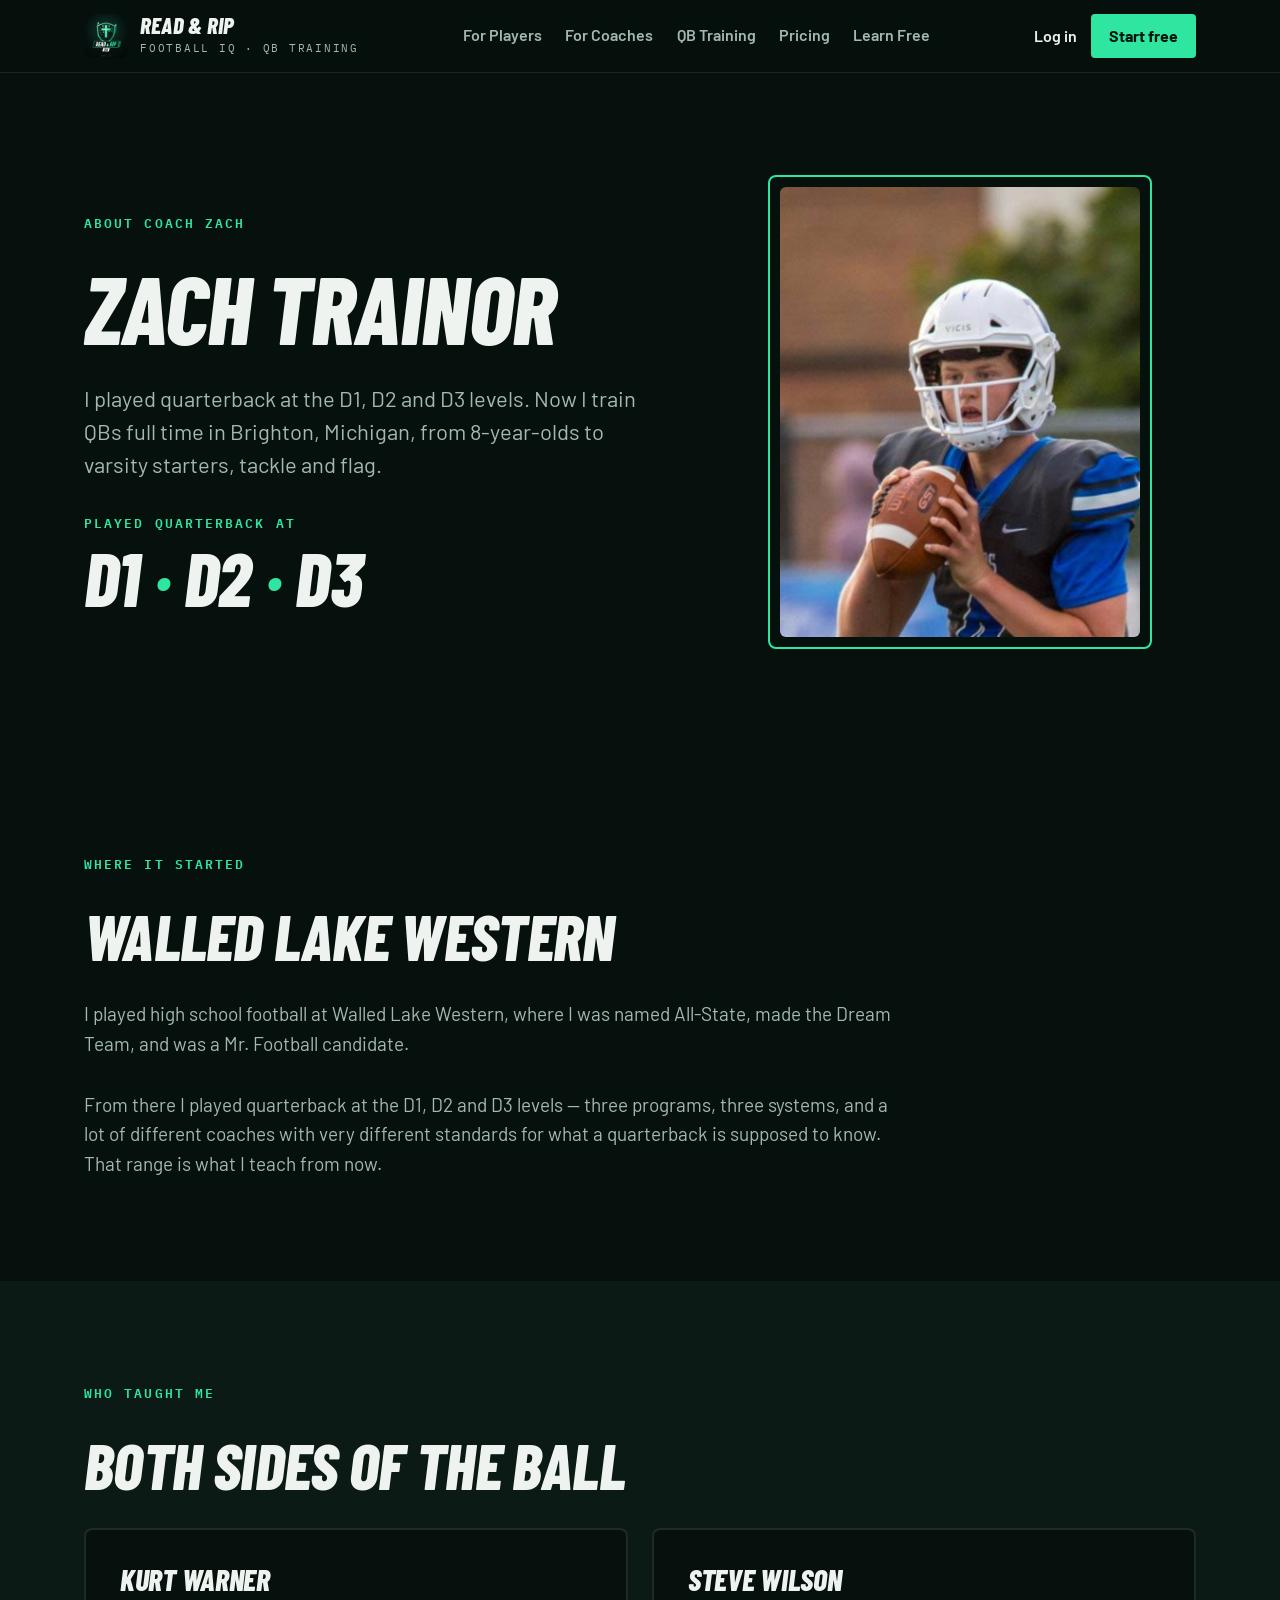
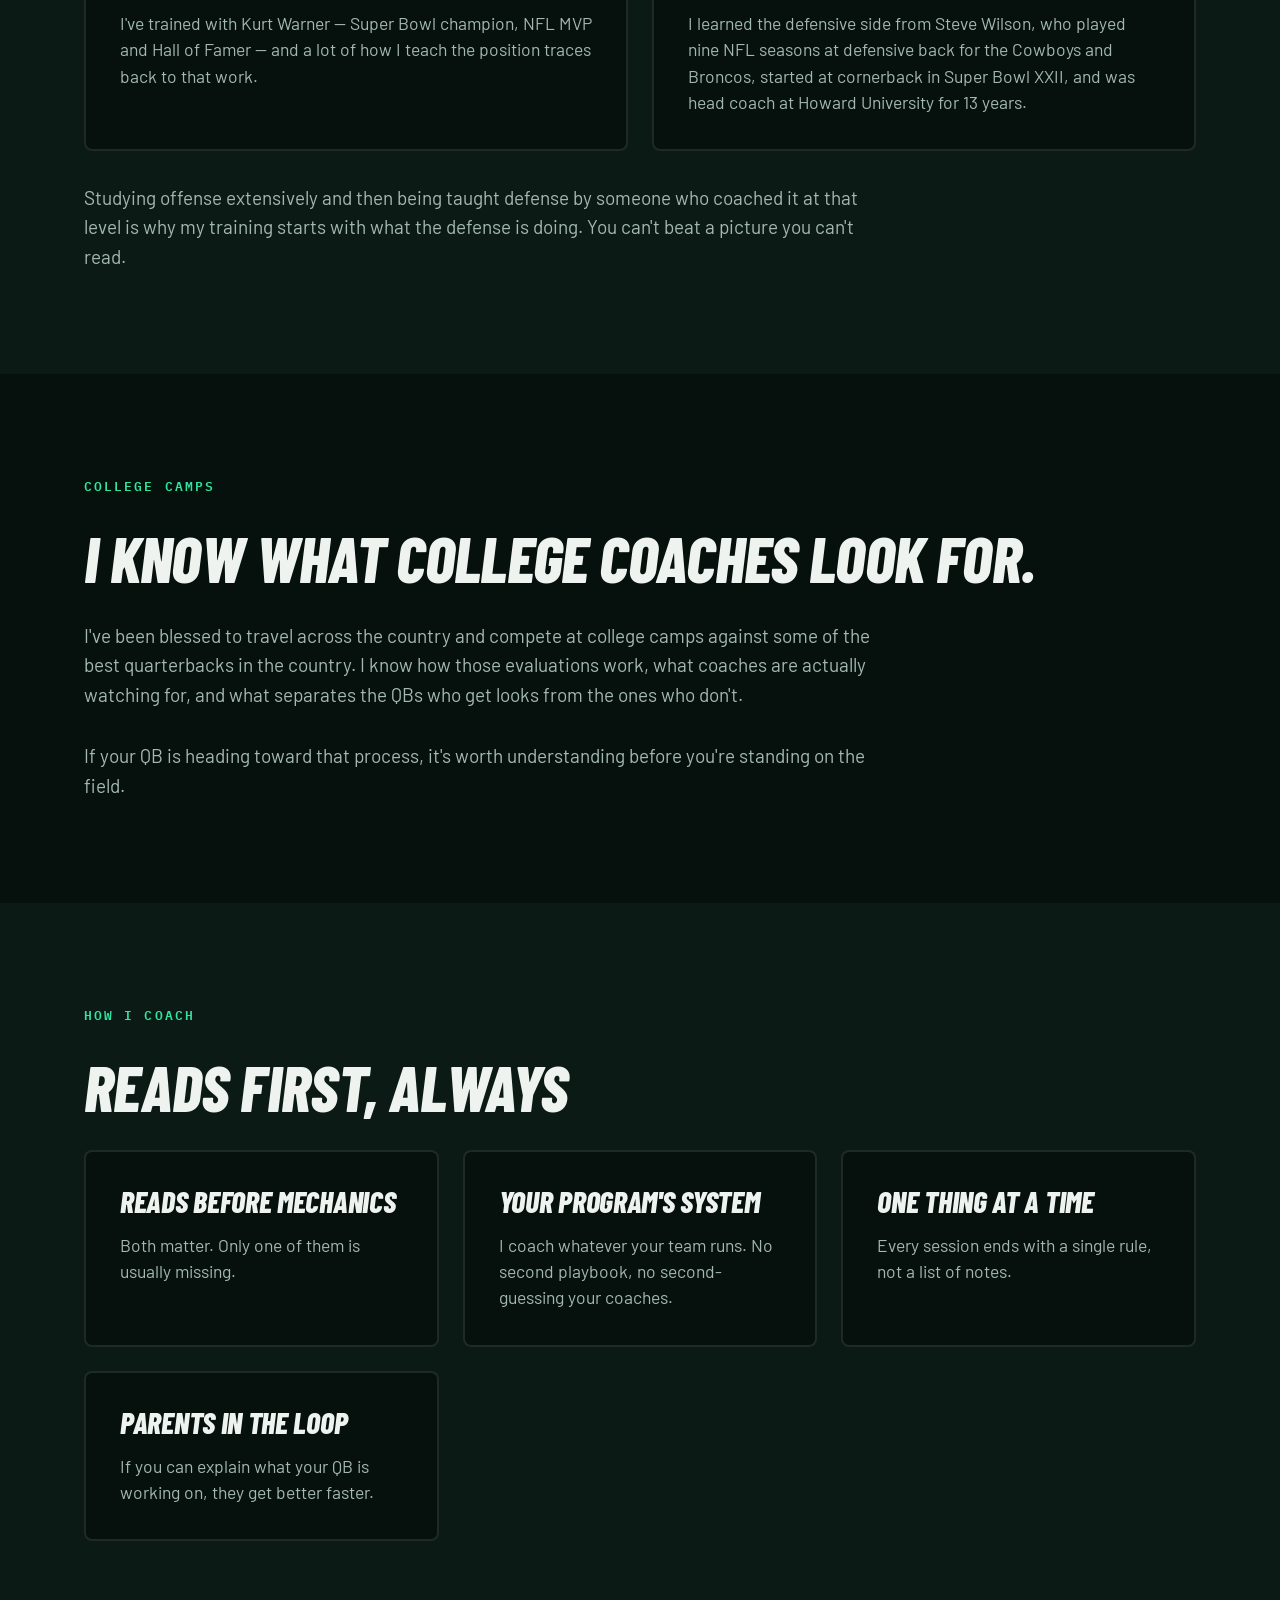
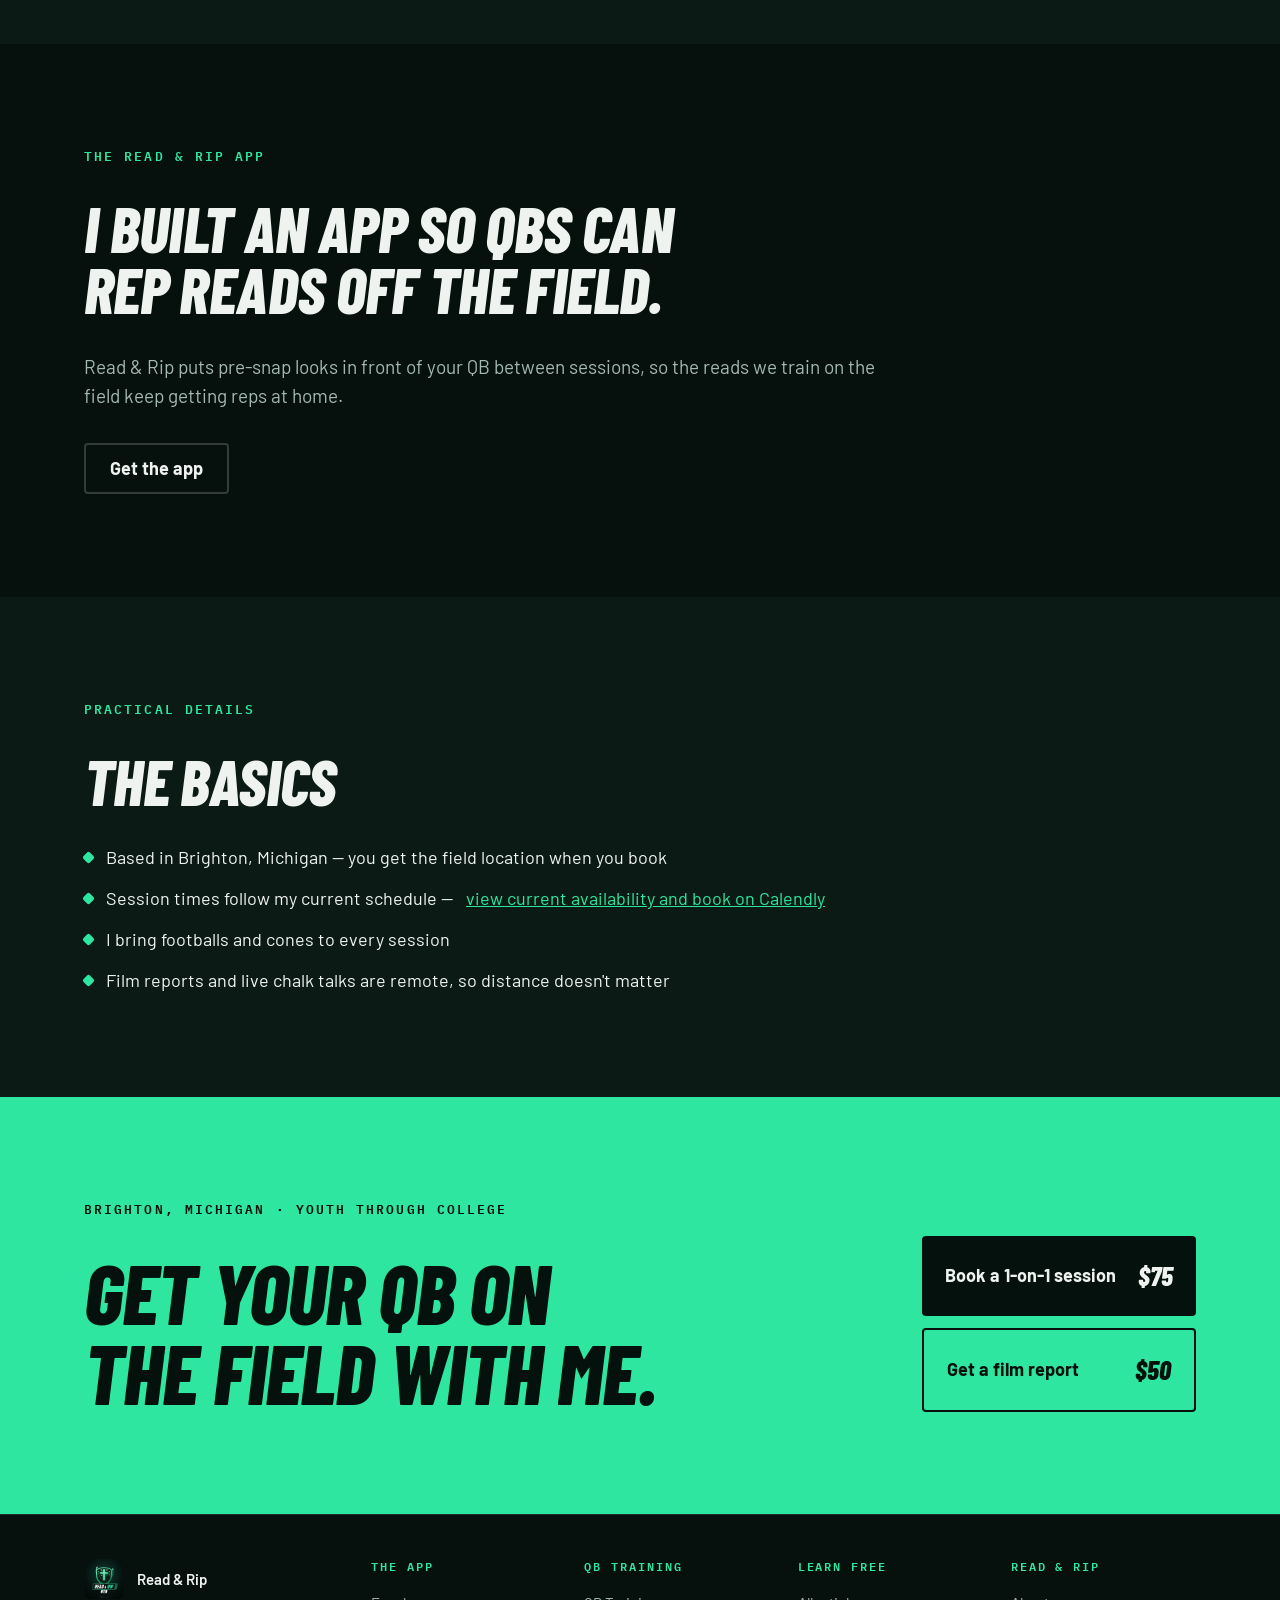
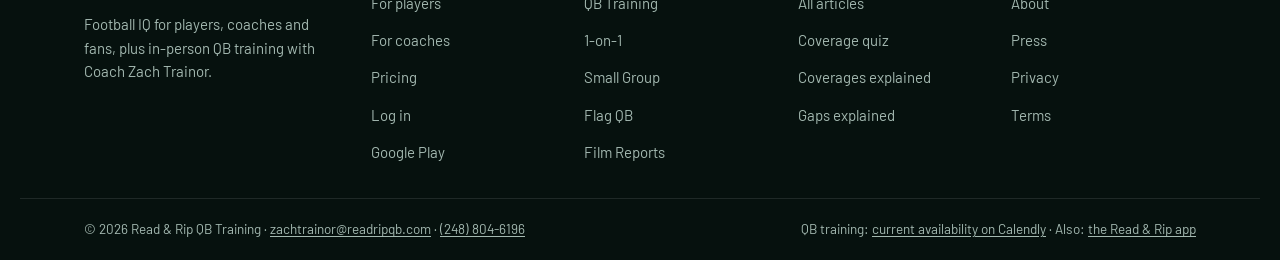
==== commit 0dced45d: "Redesign readandrip.com around three audiences New homepage router and audience sections: For Player" ====
--- a/about.html
+++ b/about.html
@@ -1,7 +1,8 @@
 <!doctype html>
-<html lang="en">
+<html lang="en" class="no-js">
 <head>
 <meta charset="utf-8">
+<script>document.documentElement.classList.remove("no-js")</script>
 <meta name="viewport" content="width=device-width, initial-scale=1">
 <title>About Zach Trainor | QB Coach in Brighton, Michigan</title>
 <meta name="description" content="Zach Trainor played quarterback at the D1, D2 and D3 levels and trains QBs full time in Brighton, Michigan. He also built the Read &amp; Rip football app.">
@@ -27,6 +28,7 @@
 <link rel="preconnect" href="https://fonts.gstatic.com" crossorigin>
 <link rel="stylesheet" href="https://fonts.googleapis.com/css2?family=Barlow+Condensed:ital,wght@1,700;1,800&family=Barlow:wght@400;500;600;700&family=IBM+Plex+Mono:wght@500;600&display=swap">
 <link rel="stylesheet" href="styles.css">
+<script src="site.js" defer></script>
 <script type="application/ld+json">{
   "@context": "https://schema.org",
   "@graph": [
@@ -129,26 +131,6 @@
           "name": "Northville"
         }
       ],
-      "openingHoursSpecification": [
-        {
-          "@type": "OpeningHoursSpecification",
-          "dayOfWeek": [
-            "Monday",
-            "Tuesday",
-            "Wednesday",
-            "Thursday",
-            "Friday"
-          ],
-          "opens": "10:00",
-          "closes": "18:00"
-        },
-        {
-          "@type": "OpeningHoursSpecification",
-          "dayOfWeek": "Sunday",
-          "opens": "12:30",
-          "closes": "15:30"
-        }
-      ],
       "founder": {
         "@id": "https://readandrip.com/about.html#zach"
       },
@@ -183,29 +165,51 @@
 }</script>
 </head>
 <body>
+<a class="skip" href="#main">Skip to content</a>
 <header class="site">
   <div class="wrap navbar">
     <a class="brand" href="index.html">
-      <img src="assets/logo.png" alt="Read &amp; Rip QB logo" width="224" height="224">
+      <img src="assets/logo.png" alt="" width="224" height="224">
       <span>
-        <span class="name">Read &amp; Rip QB</span><br>
-        <span class="where">Brighton, Michigan</span>
+        <span class="name">Read &amp; Rip</span>
+        <span class="where">Football IQ &middot; QB Training</span>
       </span>
     </a>
     <nav class="main" aria-label="Main">
+      <a href="app.html">For Players</a>
+      <a href="coaches.html">For Coaches</a>
+      <a href="training.html">QB Training</a>
+      <a href="pricing.html">Pricing</a>
+      <a href="https://learn.readandrip.com">Learn Free</a>
+    </nav>
+    <div class="nav-actions">
+      <a class="login" href="https://readripqb.com/login">Log in</a>
+      <a class="btn sm" href="https://readripqb.com">Start free</a>
+      <button class="menu-btn" type="button" aria-expanded="false" aria-controls="site-menu" data-menu-open><span class="bars" aria-hidden="true"><i></i></span>Menu</button>
+    </div>
+  </div>
+  <div class="menu-panel" id="site-menu" role="dialog" aria-modal="true" aria-label="Site menu" hidden>
+    <div class="menu-top">
+      <a class="brand" href="index.html"><img src="assets/logo.png" alt="" width="224" height="224"><span class="name">Read &amp; Rip</span><span class="sr-only">home</span></a>
+      <button class="menu-btn" type="button" data-menu-close style="display:inline-flex">Close</button>
+    </div>
+    <nav aria-label="Mobile">
       <a href="index.html">Home</a>
+      <a href="app.html">For Players</a>
+      <a href="coaches.html">For Coaches</a>
       <a href="training.html">QB Training</a>
-      <a href="film-report.html">Film Reports</a>
-      <a href="flag-football-qb-training.html">Flag QB</a>
-      <a href="app.html">The App</a>
-      <a href="https://learn.readandrip.com">Articles</a>
-      <a href="about.html" aria-current="page">About</a>
-    </nav>
-    <a class="btn sm" href="https://calendly.com/zachtrainor-readripqb/individual-qb-training-75">Book a session &mdash; $75</a>
+      <a href="pricing.html">Pricing</a>
+      <a href="https://learn.readandrip.com">Learn Free</a>
+    </nav>
+    <div class="menu-cta">
+      <a class="btn" href="https://readripqb.com">Start free</a>
+      <a class="btn ghost" href="https://readripqb.com/login">Log in</a>
+    </div>
+    <p class="menu-note">Booking a QB training session with Zach? That's under <a href="training.html">QB Training</a>, separate from the app.</p>
   </div>
 </header>
 
-<main>
+<main id="main">
   <section>
     <div class="wrap hero">
       <div class="stack">
@@ -288,7 +292,7 @@
       <h2>The basics</h2>
       <ul class="ticks">
         <li>Based in Brighton, Michigan &mdash; you get the field location when you book</li>
-        <li>Monday&ndash;Friday 10:00 AM &ndash; 6:00 PM, Sunday 12:30 &ndash; 3:30 PM</li>
+        <li>Session times follow my current schedule &mdash; <a href="https://calendly.com/zachtrainor-readripqb/individual-qb-training-75">view current availability and book on Calendly</a></li>
         <li>I bring footballs and cones to every session</li>
         <li>Film reports and live chalk talks are remote, so distance doesn't matter</li>
       </ul>
@@ -299,7 +303,7 @@
   <section class="closer">
     <div class="wrap inner">
       <div class="stack">
-        <span class="mono">Brighton, Michigan &middot; Ages 8 through varsity</span>
+        <span class="mono">Brighton, Michigan &middot; Youth through college</span>
         <h2>Get your QB on the field with me.</h2>
       </div>
       <div class="picks">
@@ -311,26 +315,53 @@
 </main>
 
 <footer class="site">
-  <div class="wrap inner">
-    <div class="id">
-      <img src="assets/logo.png" alt="" width="224" height="224">
-      <span>Read &amp; Rip QB Training &middot; Coach Zach Trainor &middot; Brighton, MI</span>
-    </div>
-    <nav>
-      <a href="training.html">QB Training</a>
-      <a href="one-on-one-qb-training.html">1-on-1</a>
-      <a href="small-group-qb-training.html">Small Group</a>
-      <a href="film-report.html">Film Reports</a>
-      <a href="flag-football-qb-training.html">Flag QB</a>
-      <a href="app.html">The App</a>
-      <a href="https://learn.readandrip.com">Articles</a>
-      <a href="about.html">About</a>
-      <a href="press.html">Press</a>
+  <div class="wrap cols">
+    <div class="about-col">
+      <div class="id"><img src="assets/logo.png" alt="" width="224" height="224"><span>Read &amp; Rip</span></div>
+      <p>Football IQ for players, coaches and fans, plus in-person QB training with Coach Zach Trainor.</p>
+    </div>
+    <nav aria-label="The app">
+      <h2>The app</h2>
+      <ul>
+        <li><a href="app.html">For players</a></li>
+        <li><a href="coaches.html">For coaches</a></li>
+        <li><a href="pricing.html">Pricing</a></li>
+        <li><a href="https://readripqb.com/login">Log in</a></li>
+        <li><a href="https://play.google.com/store/apps/details?id=com.readripqb.app">Google Play</a></li>
+      </ul>
+    </nav>
+    <nav aria-label="QB training">
+      <h2>QB training</h2>
+      <ul>
+        <li><a href="training.html">QB Training</a></li>
+        <li><a href="one-on-one-qb-training.html">1-on-1</a></li>
+        <li><a href="small-group-qb-training.html">Small Group</a></li>
+        <li><a href="flag-football-qb-training.html">Flag QB</a></li>
+        <li><a href="film-report.html">Film Reports</a></li>
+      </ul>
+    </nav>
+    <nav aria-label="Learn">
+      <h2>Learn free</h2>
+      <ul>
+        <li><a href="https://learn.readandrip.com">All articles</a></li>
+        <li><a href="https://learn.readandrip.com/coverage-quiz/">Coverage quiz</a></li>
+        <li><a href="https://learn.readandrip.com/football-coverages-explained/">Coverages explained</a></li>
+        <li><a href="https://learn.readandrip.com/what-is-a-gap-in-football/">Gaps explained</a></li>
+      </ul>
+    </nav>
+    <nav aria-label="Company">
+      <h2>Read &amp; Rip</h2>
+      <ul>
+        <li><a href="about.html">About</a></li>
+        <li><a href="press.html">Press</a></li>
+        <li><a href="privacy.html">Privacy</a></li>
+        <li><a href="terms.html">Terms</a></li>
+      </ul>
     </nav>
   </div>
   <div class="wrap legal">
-    <span>&copy; 2026 Read &amp; Rip QB Training &middot; <a href="mailto:zachtrainor@readripqb.com">zachtrainor@readripqb.com</a> &middot; <a href="tel:+12488046196">(248) 804-6196</a> &middot; <a href="privacy.html">Privacy</a> &middot; <a href="terms.html">Terms</a></span>
-    <span>Mon&ndash;Fri 10&ndash;6 &middot; Sun 12:30&ndash;3:30 &middot; Also: <a href="https://readripqb.com">the Read &amp; Rip app</a></span>
+    <span>&copy; 2026 Read &amp; Rip QB Training &middot; <a href="mailto:zachtrainor@readripqb.com">zachtrainor@readripqb.com</a> &middot; <a href="tel:+12488046196">(248) 804-6196</a></span>
+    <span>QB training: <a href="https://calendly.com/zachtrainor-readripqb/individual-qb-training-75">current availability on Calendly</a> &middot; Also: <a href="https://readripqb.com">the Read &amp; Rip app</a></span>
   </div>
 </footer>
 </body>
--- a/styles.css
+++ b/styles.css
@@ -1,5 +1,16 @@
-/* Read & Rip QB Training
-   Design tokens taken straight from the Claude Design canvas. */
+/* Read & Rip
+   Design tokens taken straight from the Claude Design canvas.
+   "Film Room Glow" redesign: same tokens, plus a soft mint glow and field lines. */
+
+/* Size-matched stand-ins for Barlow Condensed while the web font loads, so big headings
+   break on the same lines and the page doesn't jump when the brand font arrives.
+   Each face only applies if that system font is installed. size-adjust = measured width ratio. */
+@font-face{font-family:"BC Narrow";font-style:italic;font-weight:700 800;size-adjust:82%;
+  src:local("Arial Narrow Bold Italic"),local("ArialNarrow-BoldItalic");}
+@font-face{font-family:"BC Arial";font-style:italic;font-weight:700 800;size-adjust:67%;
+  src:local("Arial Bold Italic"),local("Arial-BoldItalicMT");}
+@font-face{font-family:"BC Roboto";font-style:italic;font-weight:700 800;size-adjust:69%;
+  src:local("Roboto Bold Italic"),local("Roboto-BoldItalic");}
 
 :root{
   --accent:#2EE6A0;
@@ -8,34 +19,45 @@
   --ink:#EEF3F0;
   --muted:#A3B8B0;
   --surface:#0C1A16;
+  --surface-2:#10221C;
   --line:rgba(255,255,255,0.10);
   --line-strong:rgba(255,255,255,0.18);
-  --maxw:1320px;
-  --pad:clamp(20px,5vw,64px);
+  --glow:rgba(46,230,160,0.16);
+  --flag:#FFC857;
+  --maxw:1240px;
+  --pad:clamp(16px,5vw,64px);
+  --header-h:72px;
   color-scheme:dark;
 }
 
 *{box-sizing:border-box;}
-html{-webkit-text-size-adjust:100%;scroll-behavior:smooth;}
+html{-webkit-text-size-adjust:100%;scroll-behavior:smooth;scroll-padding-top:calc(var(--header-h) + 12px);}
 body{
   margin:0;background:var(--bg);color:var(--ink);
   font-family:"Barlow",-apple-system,BlinkMacSystemFont,"Segoe UI",Roboto,Helvetica,Arial,sans-serif;
-  font-size:17px;line-height:1.55;-webkit-font-smoothing:antialiased;
-}
-img{max-width:100%;height:auto;display:block;}
+  font-size:17px;line-height:1.55;-webkit-font-smoothing:antialiased;overflow-x:hidden;
+}
+body.menu-open{overflow:hidden;}
+img,video{max-width:100%;height:auto;display:block;}
 a{color:var(--accent);}
 a:hover{color:var(--ink);}
 :focus-visible{outline:3px solid var(--accent);outline-offset:3px;}
+.skip{position:absolute;left:12px;top:-60px;z-index:100;background:var(--accent);color:var(--on-accent);padding:10px 16px;border-radius:4px;font-weight:700;text-decoration:none;}
+.skip:focus{top:12px;}
+.sr-only{position:absolute;width:1px;height:1px;padding:0;margin:-1px;overflow:hidden;clip:rect(0,0,0,0);white-space:nowrap;border:0;}
 
 h1,h2,h3,.display{
-  font-family:"Barlow Condensed","Arial Narrow",Impact,sans-serif;
+  font-family:"Barlow Condensed","BC Narrow","BC Arial","BC Roboto",sans-serif;
   font-weight:800;font-style:italic;text-transform:uppercase;
   line-height:.9;letter-spacing:-0.01em;margin:0;text-wrap:balance;
 }
-h1{font-size:clamp(42px,7.4vw,100px);}
-h2{font-size:clamp(32px,5vw,64px);line-height:.95;}
+h1{font-size:clamp(44px,7.4vw,100px);}
+h2{font-size:clamp(34px,5vw,64px);line-height:.95;}
 h3{font-size:clamp(22px,2.6vw,30px);line-height:1;}
 p{margin:0;}
+.lede{font-size:clamp(18px,2.2vw,22px);line-height:1.5;color:var(--muted);max-width:620px;}
+.body-lg{font-size:19px;color:var(--muted);max-width:68ch;}
+.accent{color:var(--accent);}
 
 .mono{
   font-family:"IBM Plex Mono",ui-monospace,SFMono-Regular,Menlo,monospace;
@@ -44,42 +66,130 @@
 .muted{color:var(--muted);}
 
 .wrap{max-width:var(--maxw);margin:0 auto;padding-inline:var(--pad);}
-section{padding-block:clamp(52px,8vw,96px);}
+section{padding-block:clamp(56px,8vw,104px);}
 section.tint{background:var(--surface);}
 .stack{display:flex;flex-direction:column;gap:clamp(20px,3vw,32px);}
+.stack.tight{gap:14px;}
 .grid{display:grid;gap:clamp(16px,2.2vw,24px);}
-.g2{grid-template-columns:repeat(auto-fit,minmax(300px,1fr));}
-.g3{grid-template-columns:repeat(auto-fit,minmax(275px,1fr));}
-.g5{grid-template-columns:repeat(auto-fit,minmax(190px,1fr));}
+.g2{grid-template-columns:repeat(auto-fit,minmax(min(300px,100%),1fr));}
+.g3{grid-template-columns:repeat(auto-fit,minmax(min(275px,100%),1fr));}
+.g4{grid-template-columns:repeat(auto-fit,minmax(min(240px,100%),1fr));}
+.g5{grid-template-columns:repeat(auto-fit,minmax(min(190px,100%),1fr));}
+.split{display:grid;grid-template-columns:minmax(0,1fr) minmax(0,1fr);gap:clamp(28px,5vw,72px);align-items:center;}
+@media (max-width:900px){.split{grid-template-columns:1fr;}}
+.sechead{display:flex;justify-content:space-between;align-items:end;gap:24px 32px;flex-wrap:wrap;}
+.sechead p{max-width:440px;}
+
+/* field markings: yard lines + hash marks, very faint */
+.field{position:relative;isolation:isolate;}
+.field::before{
+  content:"";position:absolute;inset:0;z-index:-1;pointer-events:none;
+  background-image:
+    repeating-linear-gradient(90deg,rgba(255,255,255,.035) 0 1px,transparent 1px 120px),
+    repeating-linear-gradient(90deg,transparent 0 59px,rgba(255,255,255,.03) 59px 60px,transparent 60px 120px);
+  background-size:100% 100%,100% 14px;background-repeat:repeat,repeat-x;background-position:0 0,0 38%;
+  -webkit-mask-image:linear-gradient(180deg,#000 0%,rgba(0,0,0,.6) 60%,transparent 100%);
+          mask-image:linear-gradient(180deg,#000 0%,rgba(0,0,0,.6) 60%,transparent 100%);
+}
+.glow{position:relative;isolation:isolate;overflow:hidden;}
+.glow::after{
+  content:"";position:absolute;z-index:-1;pointer-events:none;
+  width:min(780px,90vw);aspect-ratio:1;right:-10%;top:-12%;
+  background:radial-gradient(closest-side,var(--glow),transparent 70%);
+}
 
 /* ---------- header ---------- */
-header.site{border-bottom:1px solid rgba(255,255,255,.09);background:var(--bg);position:sticky;top:0;z-index:20;}
-.navbar{display:flex;align-items:center;justify-content:space-between;gap:20px;padding-block:14px;flex-wrap:wrap;}
-.brand{display:flex;align-items:center;gap:13px;text-decoration:none;color:var(--ink);}
-.brand img{width:52px;height:52px;border-radius:8px;object-fit:cover;}
-.brand .name{font-family:"Barlow Condensed",sans-serif;font-weight:800;font-style:italic;font-size:23px;text-transform:uppercase;line-height:1;letter-spacing:.01em;}
-.brand .where{font-family:"IBM Plex Mono",monospace;font-size:10.5px;letter-spacing:.16em;color:var(--muted);text-transform:uppercase;}
-nav.main{display:flex;align-items:center;gap:clamp(14px,2vw,28px);flex-wrap:wrap;}
+header.site{border-bottom:1px solid rgba(255,255,255,.09);background:rgba(6,17,14,.92);position:sticky;top:0;z-index:40;}
+@supports (backdrop-filter:blur(8px)){header.site{background:rgba(6,17,14,.78);backdrop-filter:blur(12px);-webkit-backdrop-filter:blur(12px);}}
+/* a blur creates a containing block, which would trap the fixed menu panel inside the header */
+body.menu-open header.site{backdrop-filter:none;-webkit-backdrop-filter:none;background:var(--bg);}
+.navbar{display:flex;align-items:center;justify-content:space-between;gap:16px;min-height:var(--header-h);padding-block:10px;}
+.brand{display:flex;align-items:center;gap:12px;text-decoration:none;color:var(--ink);flex:none;}
+.brand img{width:44px;height:44px;border-radius:8px;object-fit:cover;}
+.brand .name{font-family:"Barlow Condensed","BC Narrow","BC Arial","BC Roboto",sans-serif;font-weight:800;font-style:italic;font-size:23px;text-transform:uppercase;line-height:1;letter-spacing:.01em;display:block;}
+.brand .where{font-family:"IBM Plex Mono",monospace;font-size:11px;letter-spacing:.16em;color:var(--muted);text-transform:uppercase;display:block;margin-top:3px;}
+nav.main{display:flex;align-items:center;gap:clamp(14px,1.8vw,26px);}
 nav.main a{font-size:16px;font-weight:600;text-decoration:none;color:var(--muted);padding-block:6px;border-bottom:2px solid transparent;white-space:nowrap;}
 nav.main a:hover{color:var(--ink);}
-nav.main a[aria-current="page"]{color:var(--ink);border-bottom-color:var(--accent);}
+nav.main a[aria-current]{color:var(--ink);border-bottom-color:var(--accent);}
+.nav-actions{display:flex;align-items:center;gap:14px;flex:none;}
+.nav-actions .login{font-weight:600;color:var(--ink);text-decoration:none;font-size:16px;white-space:nowrap;}
+.nav-actions .login:hover{color:var(--accent);}
+.menu-btn{
+  display:none;align-items:center;gap:8px;min-height:44px;padding:0 14px;border-radius:4px;
+  background:transparent;color:var(--ink);border:2px solid var(--line-strong);
+  font:600 16px/1 "Barlow",sans-serif;cursor:pointer;
+}
+.menu-btn:hover{border-color:var(--accent);}
+.menu-btn .bars{width:18px;height:12px;position:relative;display:inline-block;}
+.menu-btn .bars::before,.menu-btn .bars::after,.menu-btn .bars i{content:"";position:absolute;left:0;right:0;height:2px;background:currentColor;border-radius:1px;}
+.menu-btn .bars::before{top:0;}.menu-btn .bars i{top:5px;}.menu-btn .bars::after{bottom:0;}
+
+/* mobile menu (modal panel) */
+.menu-panel{
+  position:fixed;inset:0;z-index:60;background:var(--bg);
+  display:flex;flex-direction:column;overflow-y:auto;
+}
+.menu-panel[hidden]{display:none;}
+.menu-panel .menu-top{display:flex;justify-content:space-between;align-items:center;gap:16px;min-height:var(--header-h);padding:10px var(--pad);border-bottom:1px solid var(--line);}
+.menu-panel nav{display:flex;flex-direction:column;padding:12px var(--pad) 8px;}
+.menu-panel nav a{
+  display:flex;justify-content:space-between;align-items:center;min-height:56px;
+  font-family:"Barlow Condensed","BC Narrow","BC Arial","BC Roboto",sans-serif;font-weight:800;font-style:italic;text-transform:uppercase;font-size:30px;line-height:1;
+  color:var(--ink);text-decoration:none;border-bottom:1px solid var(--line);
+}
+.menu-panel nav a[aria-current]{color:var(--accent);}
+.menu-panel .menu-cta{display:flex;flex-direction:column;gap:12px;padding:20px var(--pad) 32px;}
+.menu-panel .menu-cta .btn{width:100%;}
+.menu-panel .menu-note{color:var(--muted);font-size:15px;padding:0 var(--pad) 32px;}
+
+@media (max-width:1079px){
+  nav.main,.nav-actions .login{display:none;}
+  .menu-btn{display:inline-flex;}
+  html.no-js nav.main{display:flex;flex-wrap:wrap;width:100%;order:3;}
+  html.no-js .menu-btn{display:none;}
+  html.no-js .navbar{flex-wrap:wrap;}
+}
+@media (max-width:420px){
+  .brand .where{display:none;}
+  .brand img{width:40px;height:40px;}
+  .brand .name{font-size:21px;}
+  .nav-actions{gap:8px;}
+  .nav-actions .btn.sm{padding:11px 14px;font-size:15px;}
+  .menu-btn{padding:0 11px;}
+}
 
 /* ---------- buttons ---------- */
 .btn{
-  display:inline-flex;align-items:center;justify-content:center;gap:10px;
-  padding:18px 26px;background:var(--accent);color:var(--on-accent);
-  font-weight:700;font-size:18px;text-decoration:none;border-radius:4px;white-space:nowrap;
-}
-.btn:hover{background:#4ff0b4;color:var(--on-accent);}
-.btn.ghost{background:transparent;border:2px solid var(--line-strong);color:var(--ink);padding:16px 26px;}
+  display:inline-flex;align-items:center;justify-content:center;gap:10px;min-height:48px;
+  padding:16px 26px;background:var(--accent);color:var(--on-accent);border:0;cursor:pointer;
+  font:700 18px/1.1 "Barlow",sans-serif;text-decoration:none;border-radius:4px;white-space:nowrap;
+  box-shadow:0 0 0 0 var(--glow);transition:box-shadow .2s ease,background .2s ease;
+}
+.btn:hover{background:#4ff0b4;color:var(--on-accent);box-shadow:0 0 28px 2px var(--glow);}
+.btn.ghost{background:transparent;border:2px solid var(--line-strong);color:var(--ink);padding:14px 24px;box-shadow:none;}
 .btn.ghost:hover{border-color:var(--accent);color:var(--accent);background:transparent;}
-.btn.sm{padding:13px 20px;font-size:16px;}
-.btnrow{display:flex;gap:14px;flex-wrap:wrap;}
+.btn.sm{padding:12px 18px;font-size:16px;min-height:44px;}
+.btn.ghost.sm{padding:10px 16px;}
+.btn .ico{width:18px;height:18px;flex:none;}
+.btnrow{display:flex;gap:12px;flex-wrap:wrap;}
+@media (max-width:480px){.btnrow .btn{flex:1 1 100%;white-space:normal;text-align:center;}}
+.textlink{font-weight:700;text-decoration:none;border-bottom:2px solid currentColor;padding-bottom:1px;}
 
 /* ---------- hero ---------- */
-.hero{display:grid;grid-template-columns:minmax(0,1.15fr) minmax(0,.85fr);gap:clamp(28px,5vw,64px);align-items:center;}
-.hero .facts{display:flex;gap:26px;flex-wrap:wrap;font-size:16px;color:var(--muted);}
+.hero{display:grid;grid-template-columns:minmax(0,1.1fr) minmax(0,.9fr);gap:clamp(28px,5vw,64px);align-items:center;}
+.hero .facts{display:flex;gap:10px 26px;flex-wrap:wrap;font-size:16px;color:var(--muted);}
 @media (max-width:900px){.hero{grid-template-columns:1fr;}}
+.hero-home{padding-top:clamp(28px,5vw,72px);padding-bottom:clamp(48px,6vw,80px);}
+.hero-home h1{font-size:clamp(46px,7vw,92px);}
+.avail{display:flex;flex-wrap:wrap;gap:8px 10px;list-style:none;margin:0;padding:0;}
+.avail li{
+  display:inline-flex;align-items:center;gap:8px;padding:8px 12px;border-radius:999px;
+  border:1px solid var(--line-strong);font-size:15px;font-weight:600;color:var(--ink);background:rgba(255,255,255,.02);
+}
+.avail li::before{content:"";width:7px;height:7px;border-radius:50%;background:var(--accent);box-shadow:0 0 10px var(--accent);}
+.avail a{color:inherit;text-decoration:none;}
+.avail a:hover{color:var(--accent);}
 
 /* framed brand panel that stands in for a photo */
 .shot{position:relative;aspect-ratio:1/1;width:100%;max-width:380px;margin:12px auto;}
@@ -99,21 +209,126 @@
 .shot.wide{aspect-ratio:16/10;max-width:520px;}
 .shot.wide .panel img{width:20%;max-width:120px;}
 
+/* ---------- device frames + real-screen slots ---------- */
+.device{position:relative;margin:0 auto;}
+.device.phone{width:min(272px,72vw);border-radius:38px;padding:10px;background:#0a1512;border:1px solid var(--line-strong);box-shadow:0 30px 80px -30px rgba(0,0,0,.8),0 0 60px -10px var(--glow);}
+.device.phone .screen{border-radius:29px;aspect-ratio:736/1594;height:auto;}
+.device.laptop{width:100%;max-width:640px;}
+.device.laptop .lid{border-radius:14px 14px 4px 4px;padding:10px;background:#0a1512;border:1px solid var(--line-strong);box-shadow:0 30px 80px -30px rgba(0,0,0,.8),0 0 60px -10px var(--glow);}
+.device.laptop .base{height:12px;margin:0 -4%;border-radius:0 0 12px 12px;background:linear-gradient(#18302a,#0c1a16);border:1px solid var(--line);border-top:0;}
+.device.laptop .screen{aspect-ratio:16/10;border-radius:6px;}
+.device.laptop .screen.wide{aspect-ratio:1280/662;}
+.device .shot-note{margin:10px 0 0;text-align:center;font-size:13px;color:var(--muted);}
+.screen{position:relative;overflow:hidden;background:var(--surface);height:100%;width:100%;}
+.screen img,.screen video{width:100%;height:100%;object-fit:cover;object-position:top center;}
+
+/* ---------- path chooser ---------- */
+.paths{display:grid;gap:clamp(14px,2vw,22px);grid-template-columns:repeat(3,minmax(0,1fr));}
+@media (max-width:960px){.paths{grid-template-columns:1fr;}}
+.path{
+  position:relative;display:flex;flex-direction:column;gap:14px;padding:clamp(22px,3vw,32px);
+  border:2px solid var(--line);border-radius:8px;background:var(--bg);color:inherit;text-decoration:none;
+  transition:border-color .2s ease,box-shadow .2s ease,transform .2s ease;
+}
+.path:hover{border-color:var(--accent);box-shadow:0 0 40px -12px var(--glow);color:inherit;}
+.path h3{font-size:clamp(28px,3vw,36px);}
+.path p{color:var(--muted);font-size:17.5px;}
+.path .go{margin-top:auto;font-weight:700;color:var(--accent);display:flex;align-items:center;gap:8px;}
+.path .go::after{content:"\2192";transition:transform .2s ease;}
+.path:hover .go::after{transform:translateX(4px);}
+.path.training{background:transparent;border-style:dashed;}
+.tag{
+  align-self:flex-start;font-family:"IBM Plex Mono",monospace;font-size:12px;letter-spacing:.14em;text-transform:uppercase;font-weight:600;
+  padding:5px 9px;border-radius:3px;background:rgba(46,230,160,.12);color:var(--accent);
+}
+.tag.alt{background:rgba(255,255,255,.07);color:var(--ink);}
+
+/* ---------- product story: Learn / Read / Prove / Track ---------- */
+.story-rail{position:sticky;top:calc(var(--header-h) + 8px);z-index:5;display:flex;gap:6px;padding:8px;margin-bottom:8px;border-radius:999px;background:rgba(6,17,14,.85);border:1px solid var(--line);width:max-content;max-width:100%;overflow-x:auto;}
+.story-rail a{font-family:"IBM Plex Mono",monospace;font-size:12px;letter-spacing:.14em;font-weight:600;text-transform:uppercase;text-decoration:none;color:var(--muted);padding:8px 14px;border-radius:999px;white-space:nowrap;}
+.story-rail a.is-active,.story-rail a:hover{background:var(--accent);color:var(--on-accent);}
+.story-step{display:grid;grid-template-columns:minmax(0,1fr) minmax(0,1fr);gap:clamp(28px,6vw,96px);align-items:start;padding-block:clamp(36px,6vw,72px);border-top:1px solid var(--line);}
+.story-step:first-of-type{border-top:0;}
+.story-step .copy{display:flex;flex-direction:column;gap:16px;padding-top:clamp(0px,6vw,80px);}
+.story-step .big{font-family:"Barlow Condensed","BC Narrow","BC Arial","BC Roboto",sans-serif;font-weight:800;font-style:italic;text-transform:uppercase;font-size:clamp(64px,10vw,140px);line-height:.8;color:transparent;-webkit-text-stroke:1.5px var(--accent);}
+.story-step .copy p{color:var(--muted);font-size:19px;max-width:46ch;}
+.story-step .visual{position:sticky;top:calc(var(--header-h) + 72px);}
+@media (min-width:901px){.story-step{min-height:min(88vh,820px);}}
+@media (max-width:900px){.story-step{grid-template-columns:1fr;}.story-step .visual{position:static;}.story-step .copy{padding-top:0;}}
+
+/* ---------- walkthrough video (poster first, video loads on click) ---------- */
+.walk{margin:0;display:flex;flex-direction:column;gap:12px;}
+.walk .stage{position:relative;overflow:hidden;border-radius:14px;background:var(--surface);border:1px solid var(--line-strong);box-shadow:0 0 60px -14px var(--glow);}
+.walk.vertical .stage{aspect-ratio:9/16;width:min(360px,100%);margin-inline:auto;}
+.walk.horizontal .stage{aspect-ratio:16/9;width:100%;}
+.walk .facade{position:absolute;inset:0;display:block;color:var(--ink);text-decoration:none;}
+.walk .facade:focus-visible{outline:3px solid var(--accent);outline-offset:-5px;border-radius:inherit;}
+.walk .facade img{width:100%;height:100%;object-fit:cover;}
+.walk .play{
+  position:absolute;left:50%;top:50%;transform:translate(-50%,-50%);z-index:2;
+  display:inline-flex;align-items:center;gap:10px;padding:14px 20px;border-radius:999px;
+  background:var(--accent);color:var(--on-accent);font-weight:700;font-size:17px;white-space:nowrap;
+  box-shadow:0 0 40px 4px var(--glow);
+}
+.walk .play svg{width:16px;height:16px;}
+.walk:not(.has-poster) .play{top:auto;bottom:22px;transform:translateX(-50%);}
+.walk .facade:hover .play,.walk .facade:focus-visible .play{background:#4ff0b4;}
+.walk .facade .ph{z-index:1;}
+.walk.has-poster .facade .ph{display:none;}
+.walk video{position:absolute;inset:0;width:100%;height:100%;background:#000;object-fit:contain;}
+.walk video:focus-visible{outline:3px solid var(--accent);outline-offset:-5px;border-radius:inherit;}
+.walk .sound{
+  align-self:center;display:inline-flex;align-items:center;gap:8px;min-height:44px;padding:0 16px;
+  border-radius:999px;border:0;cursor:pointer;background:rgba(4,17,12,.86);color:var(--ink);font:600 15px/1 "Barlow",sans-serif;
+  box-shadow:0 0 0 2px var(--accent);
+}
+.walk .sound[aria-pressed="true"]{background:var(--accent);color:var(--on-accent);}
+.walk figcaption{color:var(--muted);font-size:15px;text-align:center;}
+.walk.vertical figcaption{max-width:360px;margin-inline:auto;}
+.walk .err{position:absolute;inset:auto 12px 12px 12px;z-index:3;padding:10px 12px;border-radius:6px;background:rgba(4,17,12,.92);color:var(--flag);font-size:14px;}
+
 /* ---------- cards ---------- */
-.card{background:var(--bg);border:2px solid var(--line);border-radius:6px;padding:clamp(22px,3vw,36px);display:flex;flex-direction:column;gap:18px;}
+.card{background:var(--bg);border:2px solid var(--line);border-radius:8px;padding:clamp(22px,3vw,34px);display:flex;flex-direction:column;gap:16px;}
 .card.on-tint{background:var(--bg);}
-.card.featured{border-color:var(--accent);}
-.card .amount{display:flex;align-items:baseline;gap:11px;}
-.card .amount .big{font-family:"Barlow Condensed",sans-serif;font-weight:800;font-style:italic;font-size:clamp(64px,8vw,104px);line-height:.85;}
+.card.featured{border-color:var(--accent);box-shadow:0 0 50px -18px var(--glow);}
+.card .amount{display:flex;align-items:baseline;gap:11px;flex-wrap:wrap;}
+.card .amount .big{font-family:"Barlow Condensed","BC Narrow","BC Arial","BC Roboto",sans-serif;font-weight:800;font-style:italic;font-size:clamp(60px,7vw,96px);line-height:.85;}
 .card .amount .per{font-size:19px;font-weight:600;color:var(--muted);}
 .card p{font-size:17.5px;line-height:1.5;color:var(--muted);}
 .card .btn{margin-top:auto;}
+a.card{text-decoration:none;color:inherit;transition:border-color .2s ease;}
+a.card:hover{border-color:var(--accent);color:inherit;}
+
+/* app plan cards */
+.plan{gap:14px;}
+.plan .btn{white-space:normal;text-align:center;line-height:1.2;}
+.plan .price{font-family:"Barlow Condensed","BC Narrow","BC Arial","BC Roboto",sans-serif;font-weight:800;font-style:italic;font-size:clamp(44px,4.2vw,56px);line-height:.85;white-space:nowrap;}
+.plan .price small{font-family:"Barlow",sans-serif;font-style:normal;font-weight:600;font-size:17px;color:var(--muted);margin-left:4px;}
+.plan .alt-price{font-size:15.5px;color:var(--muted);}
+.plan .who{color:var(--ink) !important;font-weight:600;}
+.plan ul{margin:0;padding:0;list-style:none;display:flex;flex-direction:column;gap:8px;font-size:16px;color:var(--muted);}
+.plan ul li{display:flex;gap:10px;}
+.plan ul li::before{content:"";flex:none;width:7px;height:7px;margin-top:9px;background:var(--accent);border-radius:2px;transform:rotate(45deg);}
+
+/* feature list with dividers */
+.features{display:grid;grid-template-columns:repeat(auto-fit,minmax(min(260px,100%),1fr));gap:0 clamp(20px,3vw,40px);}
+.features .f{display:flex;flex-direction:column;gap:6px;padding-block:18px;border-top:1px solid var(--line);}
+.features .f b{font-family:"Barlow Condensed","BC Narrow","BC Arial","BC Roboto",sans-serif;font-weight:800;font-style:italic;text-transform:uppercase;font-size:23px;line-height:1.05;}
+.features .f span{color:var(--muted);font-size:16.5px;}
+
+/* founder */
+.founder{display:grid;grid-template-columns:minmax(0,.7fr) minmax(0,1.3fr);gap:clamp(28px,5vw,72px);align-items:center;}
+.founder .photo{position:relative;max-width:340px;width:100%;margin:12px auto;}
+.founder .photo::before{content:"";position:absolute;inset:-12px;border:2px solid var(--accent);border-radius:8px;}
+.founder .photo img{position:relative;border-radius:6px;aspect-ratio:4/5;object-fit:cover;object-position:50% 22%;width:100%;}
+@media (max-width:820px){.founder{grid-template-columns:1fr;}}
+.levels{font-family:"Barlow Condensed","BC Narrow","BC Arial","BC Roboto",sans-serif;font-weight:800;font-style:italic;text-transform:uppercase;font-size:clamp(40px,6vw,72px);line-height:.9;}
 
 /* numbered list (who I work with) */
-.numbered{display:grid;gap:14px;grid-template-columns:repeat(auto-fit,minmax(185px,1fr));}
+.numbered{display:grid;gap:14px;grid-template-columns:repeat(auto-fit,minmax(min(185px,100%),1fr));}
 .numbered .item{border-top:2px solid var(--line);padding-top:14px;display:flex;flex-direction:column;gap:7px;}
 .numbered .n{font-family:"IBM Plex Mono",monospace;font-size:12.5px;letter-spacing:.16em;color:var(--accent);font-weight:600;}
-.numbered .t{font-family:"Barlow Condensed",sans-serif;font-weight:800;font-style:italic;text-transform:uppercase;font-size:22px;line-height:1.05;}
+.numbered .t{font-family:"Barlow Condensed","BC Narrow","BC Arial","BC Roboto",sans-serif;font-weight:800;font-style:italic;text-transform:uppercase;font-size:22px;line-height:1.05;}
 
 /* timeline rows (the 60 minutes) */
 .rows{display:flex;flex-direction:column;}
@@ -121,19 +336,19 @@
 .row:last-child{border-bottom:1px solid var(--line);}
 .row .when{font-family:"IBM Plex Mono",monospace;font-size:13px;letter-spacing:.1em;color:var(--accent);font-weight:600;padding-top:4px;}
 .row .what{display:flex;flex-direction:column;gap:5px;}
-.row .what b{font-family:"Barlow Condensed",sans-serif;font-weight:800;font-style:italic;text-transform:uppercase;font-size:24px;line-height:1;}
+.row .what b{font-family:"Barlow Condensed","BC Narrow","BC Arial","BC Roboto",sans-serif;font-weight:800;font-style:italic;text-transform:uppercase;font-size:24px;line-height:1;}
 .row .what span{color:var(--muted);font-size:17px;}
 @media (max-width:560px){.row{grid-template-columns:1fr;gap:6px;}}
 
 /* steps */
-.steps{display:grid;gap:clamp(16px,2.4vw,24px);grid-template-columns:repeat(auto-fit,minmax(255px,1fr));}
+.steps{display:grid;gap:clamp(16px,2.4vw,24px);grid-template-columns:repeat(auto-fit,minmax(min(255px,100%),1fr));}
 .step{display:flex;flex-direction:column;gap:12px;}
 .step .num{
   width:46px;height:46px;border-radius:50%;display:grid;place-items:center;
   background:var(--accent);color:var(--on-accent);
-  font-family:"Barlow Condensed",sans-serif;font-weight:800;font-style:italic;font-size:24px;
-}
-.step b{font-family:"Barlow Condensed",sans-serif;font-weight:800;font-style:italic;text-transform:uppercase;font-size:23px;line-height:1.05;}
+  font-family:"Barlow Condensed","BC Narrow","BC Arial","BC Roboto",sans-serif;font-weight:800;font-style:italic;font-size:24px;
+}
+.step b{font-family:"Barlow Condensed","BC Narrow","BC Arial","BC Roboto",sans-serif;font-weight:800;font-style:italic;text-transform:uppercase;font-size:23px;line-height:1.05;}
 .step span{color:var(--muted);font-size:17px;}
 
 /* checklist */
@@ -147,7 +362,7 @@
 .faq details:last-of-type{border-bottom:1px solid var(--line);}
 .faq summary{
   list-style:none;cursor:pointer;display:flex;justify-content:space-between;align-items:center;gap:20px;
-  padding-block:22px;font-family:"Barlow Condensed",sans-serif;font-weight:800;font-style:italic;
+  padding-block:22px;font-family:"Barlow Condensed","BC Narrow","BC Arial","BC Roboto",sans-serif;font-weight:800;font-style:italic;
   text-transform:uppercase;font-size:clamp(20px,2.4vw,27px);line-height:1.05;
 }
 .faq summary::-webkit-details-marker{display:none;}
@@ -156,15 +371,21 @@
 .faq .answer{padding-bottom:24px;color:var(--muted);font-size:18px;line-height:1.55;max-width:74ch;}
 
 /* callout band */
-.band{background:var(--accent);color:var(--on-accent);border-radius:6px;padding:clamp(26px,4vw,44px);display:grid;gap:16px;}
+.band{background:var(--accent);color:var(--on-accent);border-radius:8px;padding:clamp(26px,4vw,44px);display:grid;gap:16px;}
 .band h3{color:var(--on-accent);}
 .band p{color:rgba(4,17,12,.82);font-size:18px;max-width:70ch;}
+.band .btn{background:var(--on-accent);color:var(--accent);}
+.band .btn:hover{color:var(--ink);background:var(--on-accent);}
+
+/* separate-service panel (QB training lives apart from the app) */
+.service{border:2px dashed var(--line-strong);border-radius:10px;padding:clamp(22px,4vw,44px);display:flex;flex-direction:column;gap:clamp(20px,3vw,28px);}
 
 /* big closing CTA */
 .closer{background:var(--accent);color:var(--on-accent);}
 .closer .inner{display:grid;grid-template-columns:minmax(0,1fr) auto;gap:clamp(26px,4vw,48px);align-items:end;}
 .closer h2{color:var(--on-accent);font-size:clamp(38px,6.6vw,88px);}
 .closer .mono{color:var(--on-accent);}
+.closer p{color:rgba(4,17,12,.82);font-size:19px;max-width:56ch;}
 .closer .picks{display:flex;flex-direction:column;gap:12px;min-width:min(340px,100%);}
 .closer .pick{
   display:flex;justify-content:space-between;align-items:center;gap:22px;padding:19px 23px;
@@ -173,18 +394,25 @@
 .closer .pick:hover{color:var(--accent);}
 .closer .pick.outline{background:transparent;border:2px solid var(--on-accent);color:var(--on-accent);}
 .closer .pick.outline:hover{background:var(--on-accent);color:var(--accent);}
-.closer .pick .amt{font-family:"Barlow Condensed",sans-serif;font-size:27px;font-weight:800;font-style:italic;}
+.closer .pick .amt{font-family:"Barlow Condensed","BC Narrow","BC Arial","BC Roboto",sans-serif;font-size:27px;font-weight:800;font-style:italic;}
+.closer :focus-visible{outline-color:var(--on-accent);}
 @media (max-width:820px){.closer .inner{grid-template-columns:1fr;}}
 
 /* footer */
-footer.site{background:var(--bg);color:var(--muted);font-size:15px;}
-footer.site .inner{padding-block:34px;display:flex;justify-content:space-between;align-items:center;gap:26px;flex-wrap:wrap;}
-footer.site .id{display:flex;align-items:center;gap:13px;}
+footer.site{background:var(--bg);color:var(--muted);font-size:15px;border-top:1px solid var(--line);}
+footer.site .cols{padding-block:44px 28px;display:grid;grid-template-columns:minmax(0,1.4fr) repeat(4,minmax(0,1fr));gap:28px;}
+@media (max-width:960px){footer.site .cols{grid-template-columns:repeat(2,minmax(0,1fr));}footer.site .about-col{grid-column:1/-1;}}
+footer.site .id{display:flex;align-items:center;gap:13px;color:var(--ink);font-weight:600;}
 footer.site .id img{width:40px;height:40px;border-radius:6px;}
-footer.site nav{display:flex;gap:20px;flex-wrap:wrap;}
+footer.site .about-col{display:flex;flex-direction:column;gap:14px;}
+footer.site .about-col p{max-width:36ch;}
+footer.site h2{font-family:"IBM Plex Mono",monospace;font-style:normal;font-size:12px;letter-spacing:.16em;font-weight:600;color:var(--accent);margin-bottom:12px;line-height:1.2;}
+footer.site ul{list-style:none;margin:0;padding:0;display:flex;flex-direction:column;gap:2px;}
+footer.site ul a{display:inline-block;padding-block:6px;}
 footer.site a{color:var(--muted);text-decoration:none;}
 footer.site a:hover{color:var(--accent);}
-footer.site .legal{border-top:1px solid var(--line);padding-block:20px;font-size:13.5px;display:flex;justify-content:space-between;gap:16px;flex-wrap:wrap;}
+footer.site .legal{border-top:1px solid var(--line);padding-block:20px;font-size:13.5px;display:flex;justify-content:space-between;gap:10px 16px;flex-wrap:wrap;}
+footer.site .legal a{text-decoration:underline;text-underline-offset:2px;}
 
 /* ---------- hero without a photo ---------- */
 .hero.solo{grid-template-columns:minmax(0,1fr);}
@@ -206,5 +434,221 @@
 .sample .shead{display:flex;justify-content:space-between;gap:16px;flex-wrap:wrap;align-items:baseline;}
 .sample .rows .row:first-child{border-top:none;padding-top:0;}
 .sample .verdict{border-top:2px solid var(--accent);padding-top:16px;display:flex;flex-direction:column;gap:7px;}
-.sample .verdict b{font-family:"Barlow Condensed",sans-serif;font-weight:800;font-style:italic;text-transform:uppercase;font-size:24px;line-height:1;}
+.sample .verdict b{font-family:"Barlow Condensed","BC Narrow","BC Arial","BC Roboto",sans-serif;font-weight:800;font-style:italic;text-transform:uppercase;font-size:24px;line-height:1;}
 .sample .verdict span{color:var(--muted);font-size:17px;}
+
+/* =====================================================================
+   Audience sections (Players / Coaches / QB Training) + homepage router
+   ===================================================================== */
+
+/* audience label at the top of each section/page */
+.aud-chip{
+  display:inline-flex;align-items:center;gap:10px;align-self:flex-start;padding:7px 14px 7px 11px;border-radius:999px;
+  border:1px solid rgba(46,230,160,.38);background:rgba(46,230,160,.08);color:var(--accent);
+  font-family:"IBM Plex Mono",ui-monospace,monospace;font-size:12.5px;letter-spacing:.14em;text-transform:uppercase;font-weight:600;line-height:1.2;
+}
+.aud-chip::before{content:"";width:8px;height:8px;border-radius:50%;background:currentColor;box-shadow:0 0 10px currentColor;flex:none;}
+/* QB training is a separate, in-person service: neutral chalk-white label instead of app mint */
+.aud-chip.chalk{border-color:var(--line-strong);background:rgba(255,255,255,.05);color:var(--ink);}
+.aud-chip.chalk::before{box-shadow:none;border-radius:2px;transform:rotate(45deg);}
+
+.sec-intro{display:flex;flex-direction:column;gap:14px;max-width:760px;}
+.sec-intro p{color:var(--muted);font-size:clamp(17px,1.6vw,19px);max-width:60ch;}
+.textlink.arrow::after{content:" \2192";}
+
+/* ---------- homepage hero: real product composition ---------- */
+.home-hero{padding-top:clamp(24px,4vw,60px);padding-bottom:clamp(44px,6vw,84px);}
+/* copy, then product, then badges on phones; product beside the copy on desktop */
+.hero-split{grid-template-areas:"copy" "visual" "meta";row-gap:clamp(24px,5vw,40px);}
+.hero-split .hero-copy{grid-area:copy;}
+.hero-split .combo{grid-area:visual;}
+.hero-split .hero-meta{grid-area:meta;}
+@media (min-width:901px){
+  .hero-split{grid-template-columns:minmax(0,.92fr) minmax(0,1.08fr);grid-template-areas:"copy visual" "meta visual";grid-template-rows:auto 1fr;row-gap:28px;align-items:start;}
+  .hero-split .hero-copy{align-self:end;}
+  .hero-split .combo{align-self:center;}
+}
+.home-hero h1{font-size:clamp(46px,4.9vw,76px);}
+@media (max-width:900px){.home-hero h1{font-size:clamp(46px,8vw,72px);}}
+@media (max-width:480px){.hero-copy .btnrow .btn{flex:1 1 0;min-width:0;padding-inline:14px;}}
+.hero-aside{font-size:16px;color:var(--muted);}
+.hero-aside a{color:var(--ink);font-weight:600;}
+.hero-aside a:hover{color:var(--accent);}
+.combo .combo-stage{position:relative;padding-top:8%;padding-bottom:9%;padding-left:12%;}
+.combo .device.laptop{max-width:none;width:100%;}
+.combo .device.phone{position:absolute;left:0;bottom:0;width:31%;min-width:112px;padding:6px;border-radius:24px;box-shadow:0 30px 60px -20px rgba(0,0,0,.9),0 0 50px -8px var(--glow);}
+.combo .device.phone .screen{border-radius:19px;}
+.combo figcaption{margin-top:14px;text-align:right;font-size:13px;color:var(--muted);}
+.combo{margin:0;}
+@media (max-width:900px){.combo{max-width:620px;margin-inline:auto;width:100%;}}
+
+/* ---------- three audience lanes ---------- */
+.lanes{display:grid;grid-template-columns:repeat(3,minmax(0,1fr));gap:clamp(14px,2vw,24px);}
+@media (max-width:980px){.lanes{grid-template-columns:1fr;}}
+.lane{
+  position:relative;display:flex;flex-direction:column;border-radius:16px;overflow:hidden;
+  background:var(--surface);border:1px solid var(--line);color:inherit;text-decoration:none;
+  transition:border-color .2s ease,transform .2s ease,box-shadow .2s ease;
+}
+.lane:hover{border-color:rgba(46,230,160,.55);box-shadow:0 24px 60px -30px rgba(0,0,0,.9),0 0 50px -20px var(--glow);color:inherit;transform:translateY(-2px);}
+.lane:focus-visible{outline-offset:4px;}
+.lane .vis{position:relative;height:clamp(210px,22vw,270px);overflow:hidden;background:radial-gradient(120% 90% at 50% 100%,rgba(46,230,160,.18),transparent 60%),#081410;border-bottom:1px solid var(--line);}
+/* devices peek up from the bottom edge; the screens keep their real proportions */
+.lane .vis .device{position:absolute;left:50%;transform:translateX(-50%);}
+.lane .vis .device.phone{top:26px;width:170px;padding:7px;border-radius:26px;}
+.lane .vis .device.phone .screen{border-radius:20px;}
+.lane .vis .device.laptop{top:30px;width:88%;}
+/* helmet, hands and football stay in frame together (the photo is 4:5) */
+.lane .vis .portrait-fill{width:100%;height:100%;object-fit:cover;object-position:50% 62%;}
+.lane .demo-tag{position:absolute;right:12px;bottom:10px;padding:3px 8px;border-radius:6px;background:rgba(4,10,8,.82);border:1px solid var(--line-strong);color:var(--ink);font-size:12px;font-weight:600;letter-spacing:.02em;line-height:1.3;}
+@media (min-width:981px){
+  .lane .vis{height:auto;aspect-ratio:6/5;}
+  .lane .vis .device.laptop{top:auto;bottom:44px;}
+}
+
+.lane .body{display:flex;flex-direction:column;gap:12px;padding:clamp(22px,2.6vw,30px);flex:1;}
+.lane h3{font-size:clamp(28px,2.8vw,36px);}
+.lane p{color:var(--muted);font-size:17px;}
+.lane .meta{font-size:15px;color:var(--ink);font-weight:600;}
+.lane .go{margin-top:auto;padding-top:6px;font-weight:700;color:var(--accent);display:flex;align-items:center;gap:8px;}
+.lane .go::after{content:"\2192";transition:transform .2s ease;}
+.lane:hover .go::after{transform:translateX(4px);}
+.lane.chalk{background:transparent;border:1.5px dashed var(--line-strong);}
+.lane.chalk:hover{border-color:var(--ink);box-shadow:none;}
+.lane.chalk .go{color:var(--ink);}
+/* phones and tablets: three compact cards, a small real visual tile beside the text */
+@media (max-width:980px){
+  .lanes{gap:12px;}
+  .lane{display:grid;grid-template-columns:clamp(92px,24vw,168px) minmax(0,1fr);column-gap:clamp(14px,3vw,24px);align-items:start;padding:14px;}
+  .lane .vis{height:auto;aspect-ratio:4/5;border:1px solid var(--line);border-radius:10px;}
+  .lane .vis .device.phone{top:10px;width:64%;padding:4px;border-radius:14px;}
+  .lane .vis .device.phone .screen{border-radius:10px;}
+  .lane .vis .device.laptop{top:42%;width:90%;transform:translate(-50%,-50%);}
+  .lane .vis .device.laptop .lid{padding:4px;border-radius:8px 8px 2px 2px;}
+  .lane .vis .device.laptop .base{height:6px;}
+  .lane .vis .portrait-fill{object-position:50% 50%;}
+  .lane .demo-tag{left:50%;right:auto;bottom:6px;transform:translateX(-50%);white-space:nowrap;padding:2px 6px;}
+  .lane.chalk .vis{border-style:dashed;border-color:var(--line-strong);}
+  .lane .body{gap:6px;padding:0;}
+  .lane .aud-chip{align-self:flex-start;}
+  .lane h3{font-size:clamp(21px,4.6vw,30px);}
+  .lane p{font-size:15px;line-height:1.45;}
+  .lane .meta{font-size:13.5px;}
+  .lane .go{padding-top:4px;font-size:15px;min-height:24px;}
+}
+/* narrow phones: the tile sits beside the label and heading; the description and action use the full width */
+@media (max-width:600px){
+  .lane{grid-template-columns:92px minmax(0,1fr);row-gap:8px;}
+  .lane .vis{grid-row:1 / span 2;grid-column:1;}
+  .lane .body{display:contents;}
+  .lane .aud-chip{grid-column:2;grid-row:1;align-self:end;justify-self:start;padding:5px 11px 5px 9px;font-size:11.5px;}
+  .lane h3{grid-column:2;grid-row:2;align-self:start;font-size:23px;}
+  .lane p,.lane .meta,.lane .go{grid-column:1 / -1;}
+  .lane .go{margin-top:2px;}
+}
+
+/* ---------- product demo: switch between real screens ---------- */
+.demo{display:grid;grid-template-columns:minmax(0,1fr) minmax(0,.85fr);gap:clamp(28px,6vw,96px);align-items:center;}
+@media (max-width:900px){.demo{grid-template-columns:1fr;}}
+.demo-tabs{display:flex;flex-direction:column;gap:6px;margin-top:8px;}
+.demo-tab{
+  display:grid;grid-template-columns:72px minmax(0,1fr);gap:4px 16px;text-align:left;width:100%;cursor:pointer;
+  padding:16px 18px;border-radius:12px;border:1px solid transparent;background:transparent;color:var(--ink);font:inherit;
+  transition:background .2s ease,border-color .2s ease;
+}
+.demo-tab:hover{background:rgba(255,255,255,.03);}
+.demo-tab .k{grid-row:span 2;font-family:"IBM Plex Mono",monospace;font-size:12.5px;letter-spacing:.14em;text-transform:uppercase;font-weight:600;color:var(--muted);padding-top:6px;}
+.demo-tab b{font-family:"Barlow Condensed","BC Narrow","BC Arial","BC Roboto",sans-serif;font-weight:800;font-style:italic;text-transform:uppercase;font-size:26px;line-height:1.05;}
+.demo-tab .d{color:var(--muted);font-size:16.5px;line-height:1.5;}
+.demo-tab[aria-selected="true"]{background:var(--surface);border-color:rgba(46,230,160,.4);}
+.demo-tab[aria-selected="true"] .k{color:var(--accent);}
+.demo-screens{position:relative;}
+.demo-panel{margin:0;display:flex;flex-direction:column;align-items:center;gap:14px;}
+.demo-panel figcaption{font-size:14px;color:var(--muted);text-align:center;}
+html:not(.no-js) .demo-panel:not(.is-on){display:none;}
+html:not(.no-js) .demo-panel.is-on .device{animation:demo-in .35s ease both;}
+@keyframes demo-in{from{opacity:0;transform:translateY(8px);}to{opacity:1;transform:none;}}
+/* without JavaScript the tabs are plain text and all four screens show */
+html.no-js .demo-tab{cursor:default;}
+html.no-js .demo-screens{display:grid;grid-template-columns:repeat(2,minmax(0,1fr));gap:24px;}
+.demo-links{display:flex;flex-wrap:wrap;gap:10px 28px;margin-top:10px;}
+
+/* ---------- compact founder strip ---------- */
+.trust{display:grid;grid-template-columns:auto minmax(0,1fr);gap:clamp(24px,4vw,56px);align-items:center;}
+.trust .photo{width:clamp(150px,18vw,220px);aspect-ratio:4/5;border-radius:12px;overflow:hidden;border:1px solid var(--line-strong);}
+.trust .photo img{width:100%;height:100%;object-fit:cover;object-position:50% 22%;}
+.trust .facts-row{display:flex;flex-wrap:wrap;gap:10px 28px;color:var(--ink);font-weight:600;font-size:16px;}
+.trust .facts-row span{display:inline-flex;align-items:center;gap:9px;}
+.trust .facts-row span::before{content:"";width:7px;height:7px;background:var(--accent);border-radius:2px;transform:rotate(45deg);}
+@media (max-width:640px){.trust{grid-template-columns:1fr;}}
+
+.closer .also{display:flex;flex-wrap:wrap;gap:8px 28px;margin-top:6px;font-size:16.5px;color:rgba(4,17,12,.85);}
+.closer .also a{color:var(--on-accent);font-weight:700;}
+
+/* ---------- feature rows with real screens (Players, Coaches) ---------- */
+.frow{display:grid;grid-template-columns:minmax(0,1fr) minmax(0,1fr);gap:clamp(28px,6vw,96px);align-items:center;padding-block:clamp(36px,5vw,64px);}
+.frow + .frow{border-top:1px solid var(--line);}
+.frow.flip .frow-vis{order:-1;}
+.frow.top{align-items:start;}
+.train-hero h1{font-size:clamp(40px,5.4vw,76px);}
+.frow-copy{display:flex;flex-direction:column;gap:14px;}
+.frow-copy h3{font-size:clamp(30px,3.6vw,46px);}
+.frow-copy > p{color:var(--muted);font-size:18.5px;max-width:46ch;}
+.frow-vis{margin:0;display:flex;flex-direction:column;align-items:center;gap:12px;}
+.frow-vis figcaption{font-size:14px;color:var(--muted);text-align:center;}
+@media (max-width:860px){.frow{grid-template-columns:1fr;}.frow.flip .frow-vis{order:0;}}
+.mini{list-style:none;margin:6px 0 0;padding:0;display:grid;gap:0;}
+.mini li{display:grid;gap:3px;padding-block:12px;border-top:1px solid var(--line);}
+.mini li b{font-weight:700;font-size:17px;color:var(--ink);}
+.mini li span{font-size:16px;color:var(--muted);}
+.mini li.key b{color:var(--accent);}
+
+/* page heroes: each audience gets its own composition */
+.aud-hero{padding-top:clamp(32px,5vw,72px);}
+.blueprint{position:relative;isolation:isolate;}
+.blueprint::before{
+  content:"";position:absolute;inset:0;z-index:-1;pointer-events:none;
+  background-image:linear-gradient(rgba(46,230,160,.06) 1px,transparent 1px),linear-gradient(90deg,rgba(46,230,160,.06) 1px,transparent 1px);
+  background-size:48px 48px;
+  -webkit-mask-image:linear-gradient(180deg,#000 0%,rgba(0,0,0,.5) 55%,transparent 95%);mask-image:linear-gradient(180deg,#000 0%,rgba(0,0,0,.5) 55%,transparent 95%);
+}
+.coach-hero .top{display:grid;grid-template-columns:minmax(0,1.2fr) minmax(0,.8fr);gap:24px 56px;align-items:end;}
+.coach-hero .top .lede{max-width:none;}
+@media (max-width:900px){.coach-hero .top{grid-template-columns:1fr;}}
+
+/* simple two-plan summary for players */
+.duo{display:grid;grid-template-columns:repeat(2,minmax(0,1fr));border-top:1px solid var(--line-strong);}
+.duo > div{padding:24px clamp(0px,3vw,32px) 8px 0;display:flex;flex-direction:column;gap:10px;}
+.duo > div + div{border-left:1px solid var(--line);padding-left:clamp(18px,3vw,32px);}
+.duo .price{font-family:"Barlow Condensed","BC Narrow","BC Arial","BC Roboto",sans-serif;font-weight:800;font-style:italic;font-size:clamp(40px,4vw,54px);line-height:.9;}
+.duo .price small{font-family:"Barlow",sans-serif;font-style:normal;font-weight:600;font-size:16px;color:var(--muted);margin-left:4px;}
+.duo p{color:var(--muted);font-size:16.5px;}
+@media (max-width:560px){.duo{grid-template-columns:1fr;}.duo > div + div{border-left:0;border-top:1px solid var(--line);padding-left:0;}}
+
+.crosslink{display:flex;justify-content:space-between;align-items:center;gap:16px 32px;flex-wrap:wrap;padding:clamp(20px,3vw,28px);border-radius:14px;border:1px solid var(--line);background:var(--bg);}
+.crosslink p{color:var(--muted);font-size:17px;max-width:56ch;}
+.crosslink b{color:var(--ink);}
+
+/* ---------- QB training: photo-led, price list instead of app plan cards ---------- */
+@media (min-width:901px){.train-hero .hero{grid-template-columns:minmax(0,1.15fr) minmax(0,.85fr);}}
+.portrait{position:relative;width:100%;max-width:440px;margin-inline:auto;aspect-ratio:4/5;border-radius:16px;overflow:hidden;border:1px solid var(--line-strong);}
+.portrait img{width:100%;height:100%;object-fit:cover;object-position:50% 22%;}
+.portrait .cap{position:absolute;left:0;right:0;bottom:0;padding:44px 20px 18px;background:linear-gradient(transparent,rgba(4,17,12,.92));
+  font-family:"IBM Plex Mono",monospace;font-size:12px;letter-spacing:.14em;text-transform:uppercase;color:var(--ink);}
+.pricelist{display:grid;grid-template-columns:repeat(3,minmax(0,1fr));border-top:2px solid var(--ink);}
+.pricelist > div{display:flex;flex-direction:column;gap:12px;padding:26px clamp(16px,2.6vw,30px) 4px 0;}
+.pricelist > div + div{border-left:1px solid var(--line);padding-left:clamp(16px,2.6vw,30px);}
+.pricelist .what{font-family:"IBM Plex Mono",monospace;font-size:12.5px;letter-spacing:.14em;text-transform:uppercase;font-weight:600;color:var(--ink);}
+.pricelist .price{font-family:"Barlow Condensed","BC Narrow","BC Arial","BC Roboto",sans-serif;font-weight:800;font-style:italic;font-size:clamp(52px,5.6vw,80px);line-height:.85;}
+.pricelist .price small{font-family:"Barlow",sans-serif;font-style:normal;font-weight:600;font-size:17px;color:var(--muted);margin-left:6px;}
+.pricelist p{color:var(--muted);font-size:17px;}
+.pricelist .btn{align-self:flex-start;margin-top:auto;}
+@media (max-width:820px){.pricelist{grid-template-columns:1fr;}.pricelist > div + div{border-left:0;border-top:1px solid var(--line);padding-left:0;}.pricelist > div{padding-bottom:22px;}}
+.focus-split{display:grid;grid-template-columns:minmax(0,.9fr) minmax(0,1.1fr);gap:clamp(28px,6vw,88px);align-items:center;}
+@media (max-width:900px){.focus-split{grid-template-columns:1fr;}}
+
+/* ---------- motion preferences ---------- */
+@media (prefers-reduced-motion:reduce){
+  html{scroll-behavior:auto;}
+  *,*::before,*::after{transition:none !important;animation:none !important;}
+}
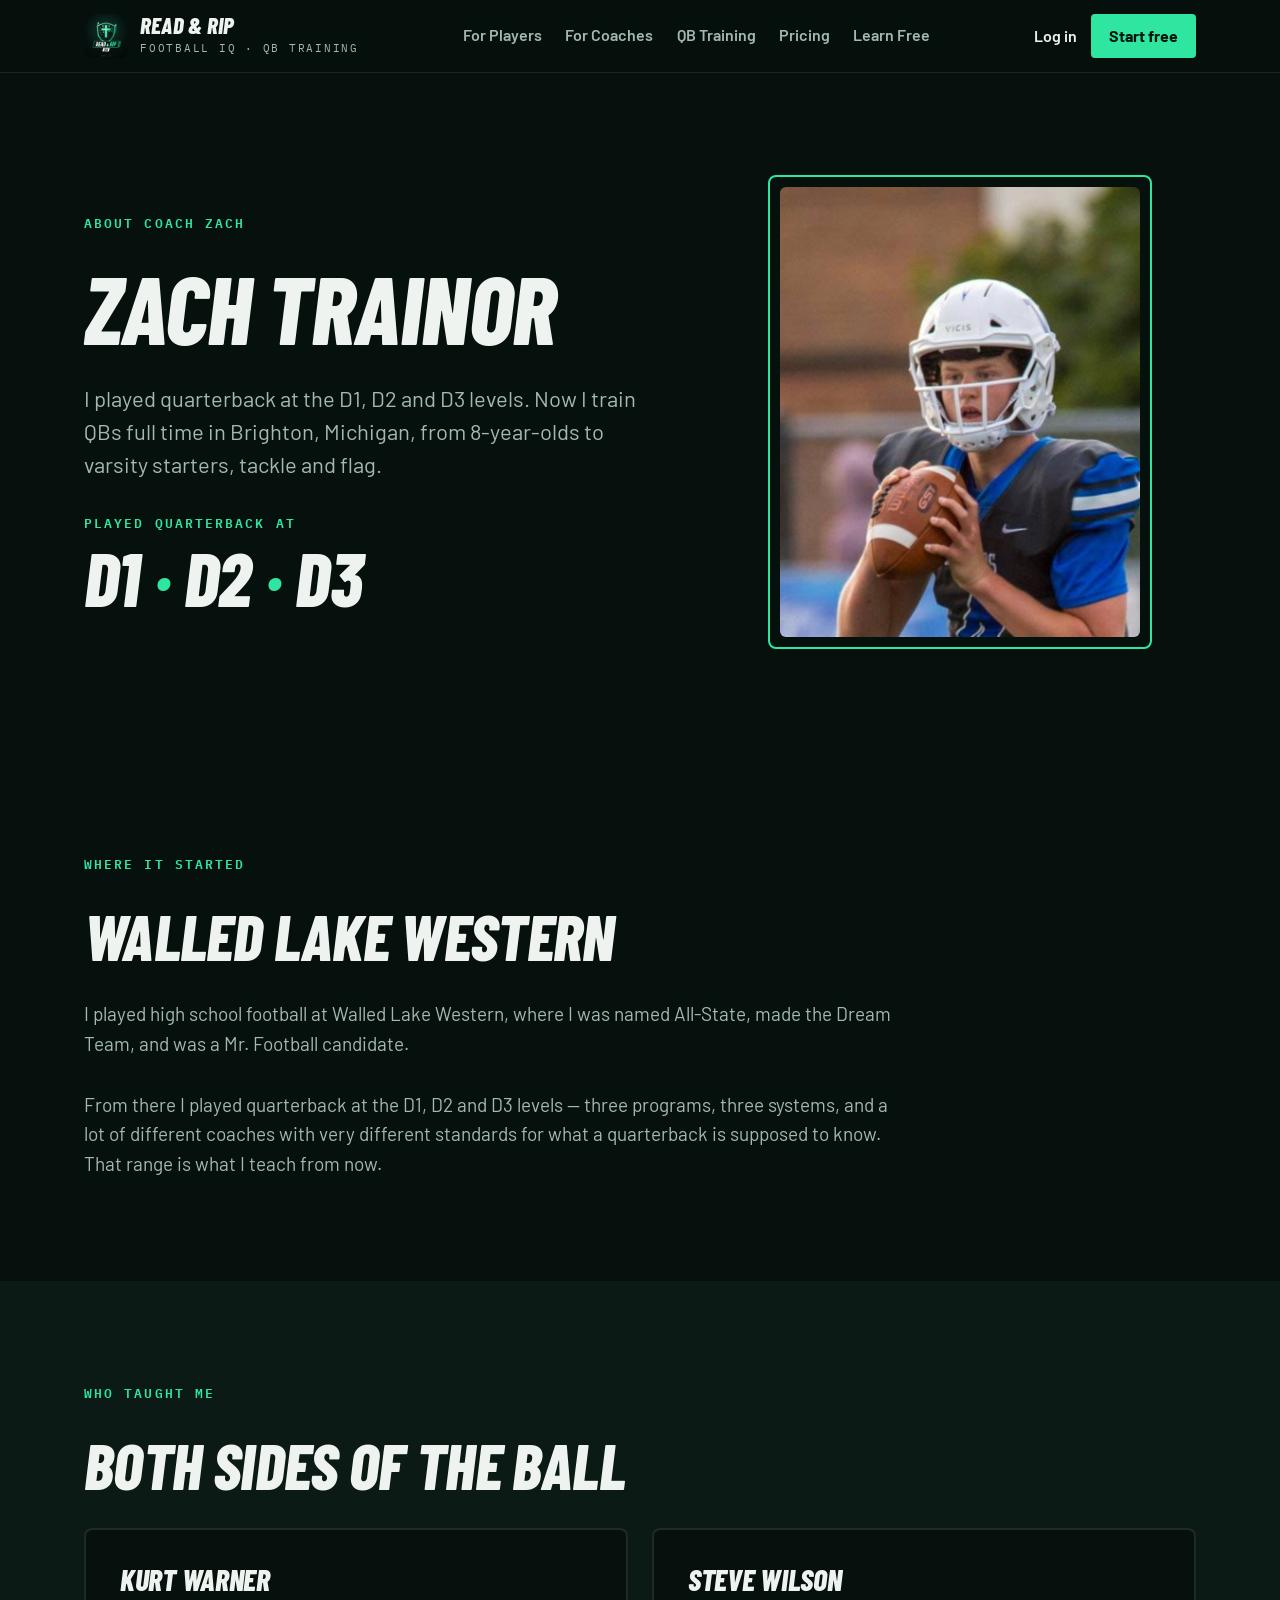
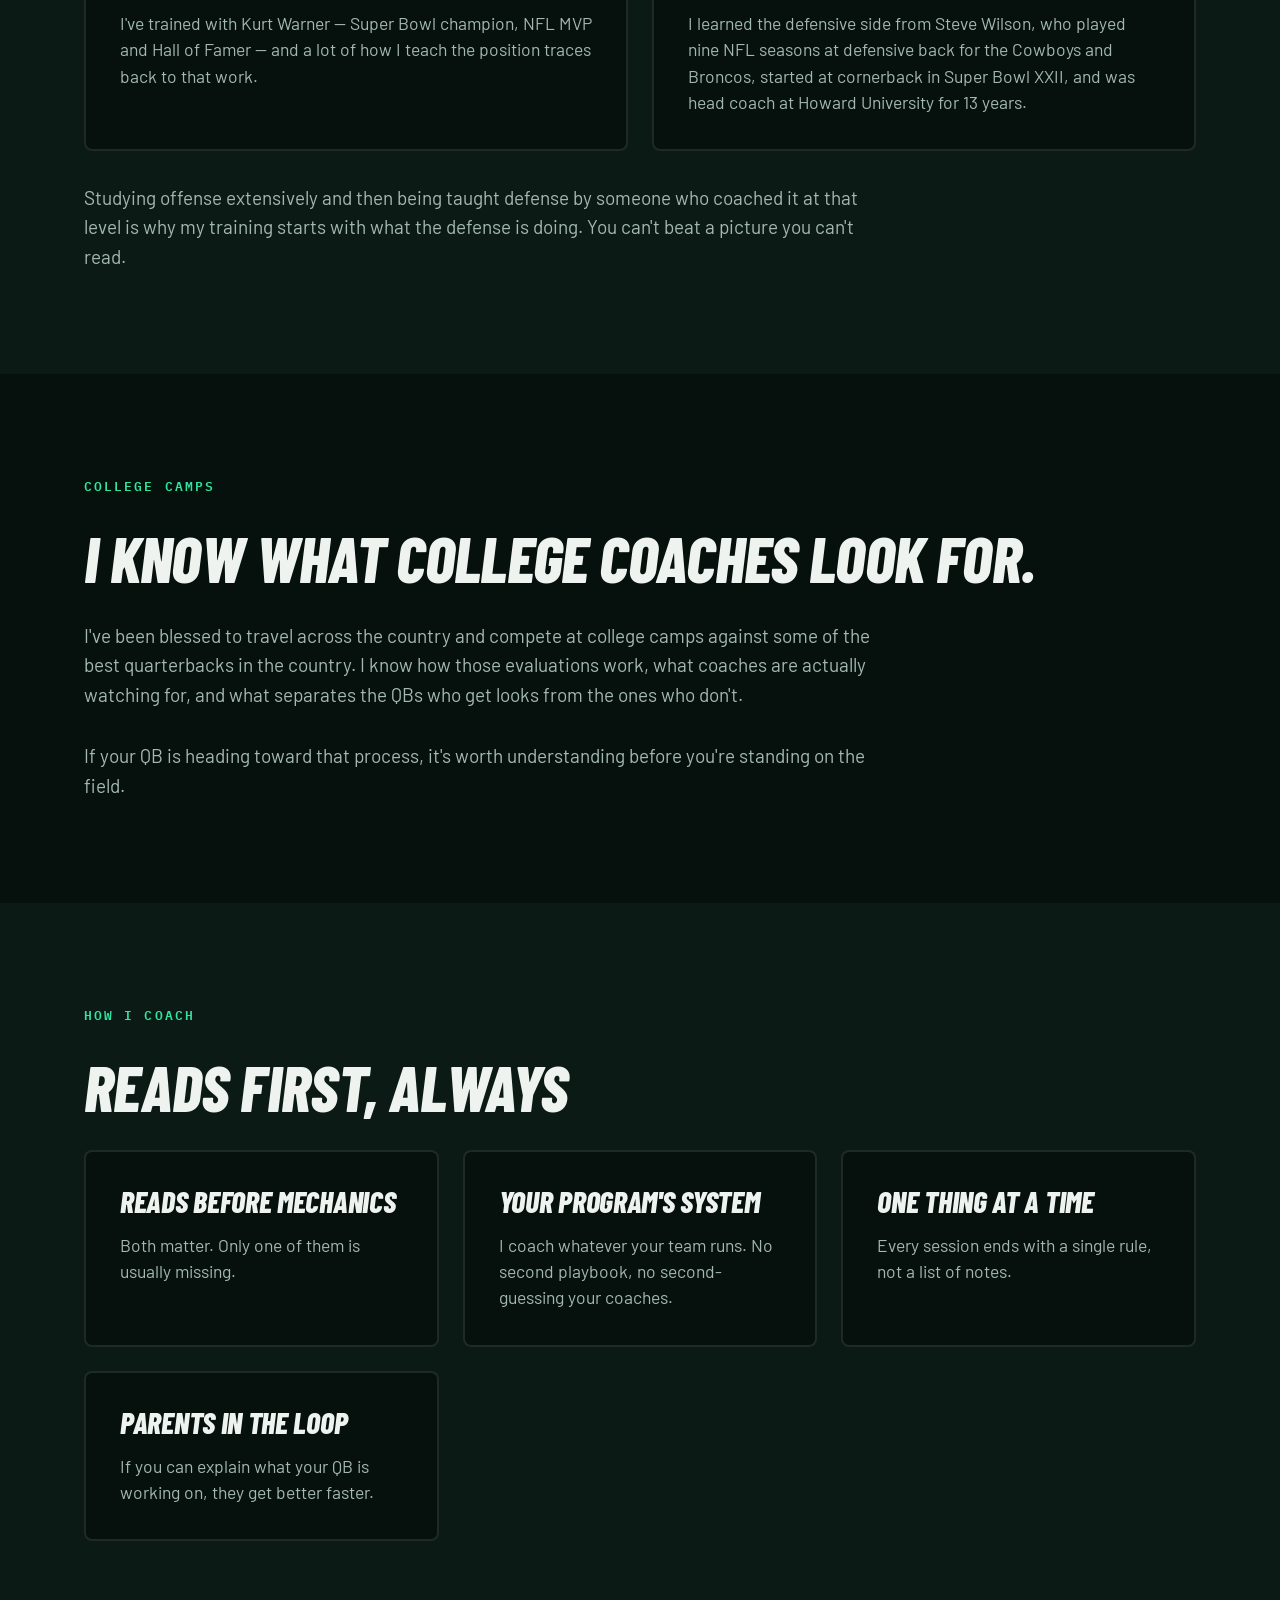
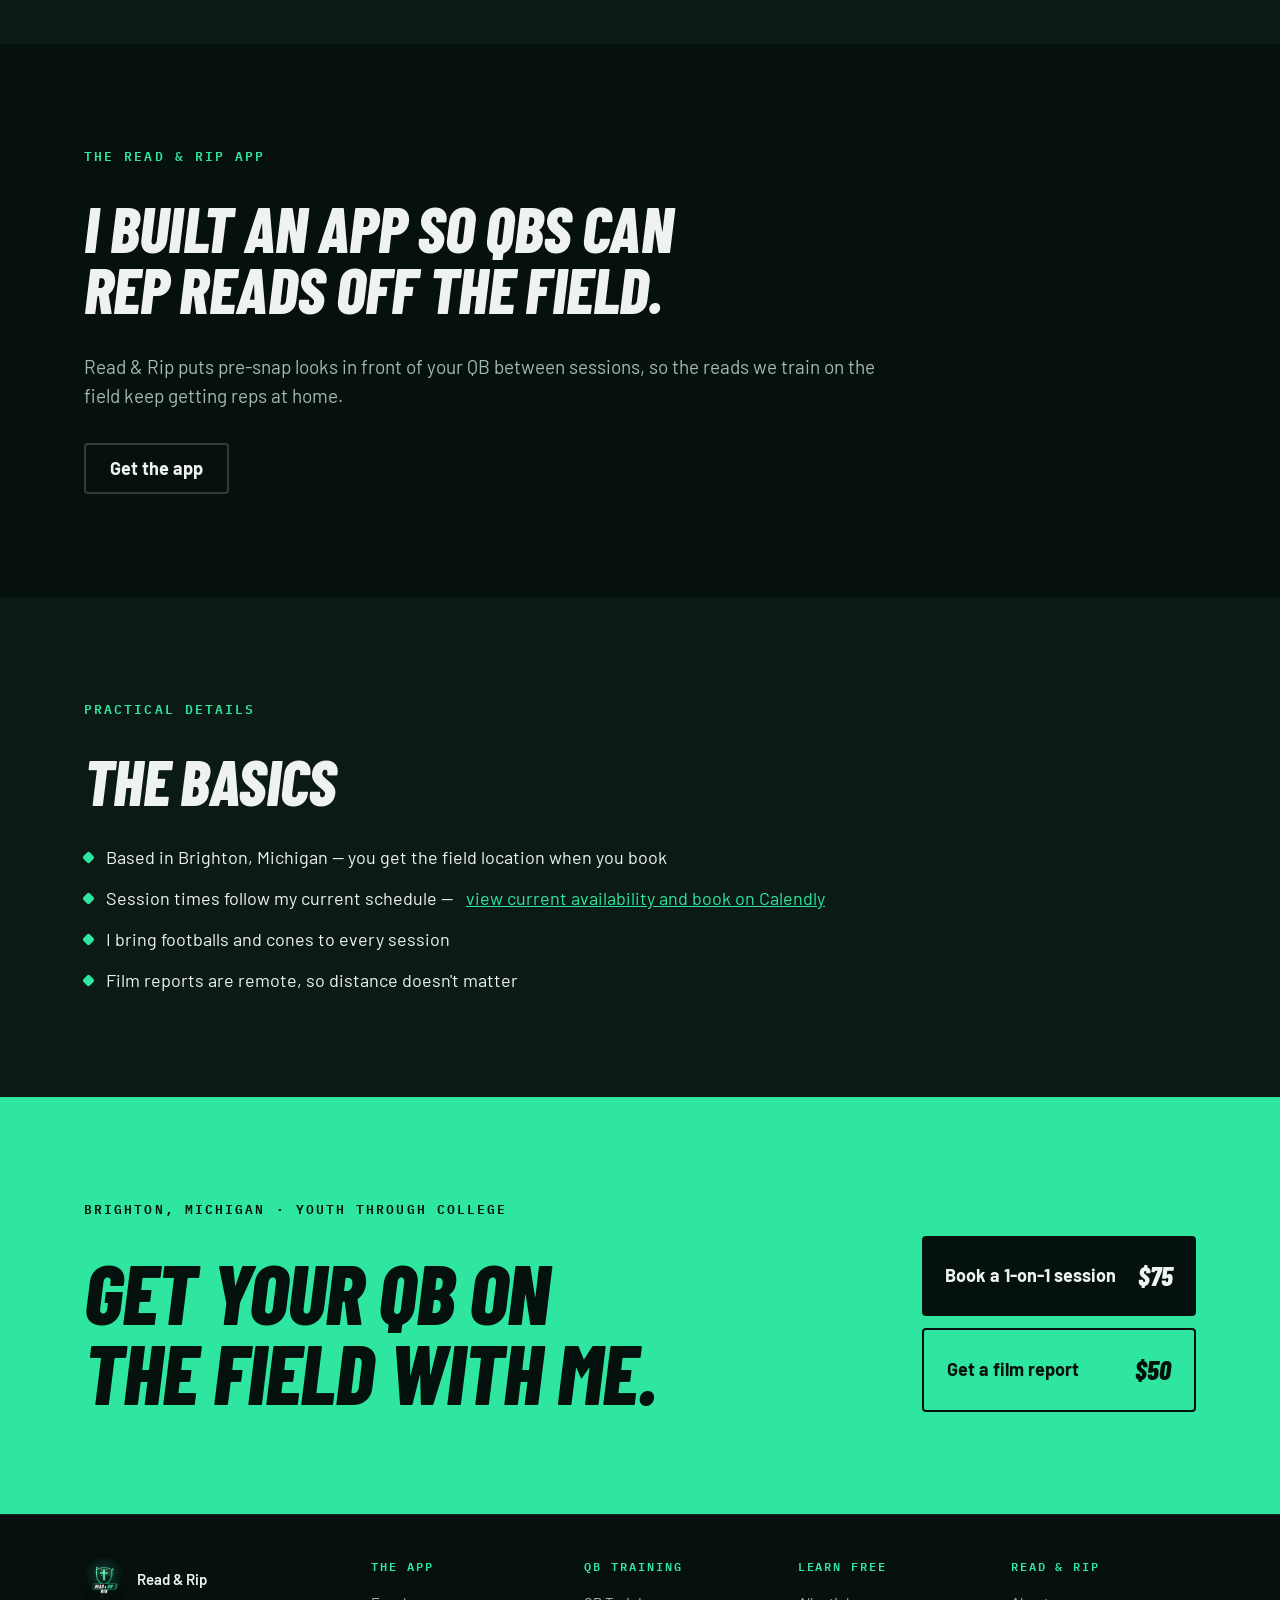
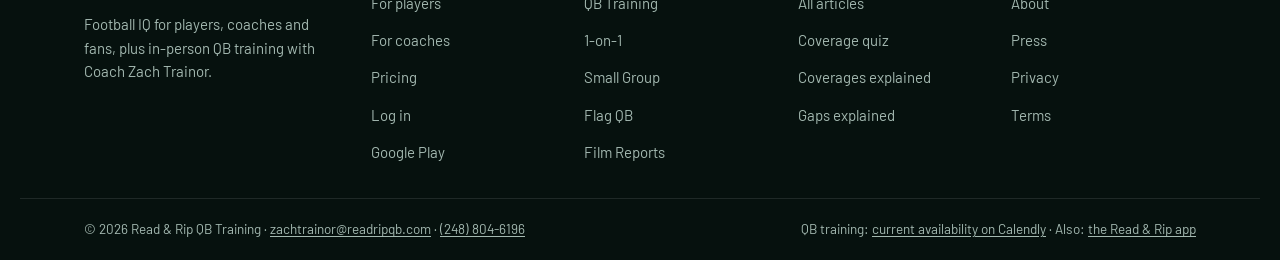
==== commit d6146969: "Remove the live chalk talk from the site The Film Breakdown / Chalk Talk booking is turned off in Ca" ====
--- a/about.html
+++ b/about.html
@@ -1,6 +1,13 @@
 <!doctype html>
 <html lang="en" class="no-js">
 <head>
+<!-- Google tag (Google Ads, GTM-NDC8D8CG) -->
+<script async src="https://www.googletagmanager.com/gtm.js?id=GTM-NDC8D8CG"></script>
+<script>
+  window.dataLayer = window.dataLayer || [];
+  function gtag(){dataLayer.push(arguments);}
+  gtag('js', new Date());
+</script>
 <meta charset="utf-8">
 <script>document.documentElement.classList.remove("no-js")</script>
 <meta name="viewport" content="width=device-width, initial-scale=1">
@@ -10,11 +17,13 @@
 <meta name="robots" content="index,follow,max-image-preview:large">
 <meta name="theme-color" content="#06110E">
 <meta property="og:type" content="website">
-<meta property="og:site_name" content="Read &amp; Rip QB Training">
+<meta property="og:site_name" content="Read &amp; Rip">
 <meta property="og:title" content="About Zach Trainor | QB Coach in Brighton, Michigan">
 <meta property="og:description" content="Zach Trainor played quarterback at the D1, D2 and D3 levels and trains QBs full time in Brighton, Michigan. He also built the Read &amp; Rip football app.">
 <meta property="og:url" content="https://readandrip.com/about.html">
 <meta property="og:image" content="https://readandrip.com/assets/og-image.jpg">
+<meta property="og:image:width" content="1200">
+<meta property="og:image:height" content="630">
 <meta property="og:locale" content="en_US">
 <meta name="twitter:card" content="summary_large_image">
 <meta name="twitter:title" content="About Zach Trainor | QB Coach in Brighton, Michigan">
@@ -294,7 +303,7 @@
         <li>Based in Brighton, Michigan &mdash; you get the field location when you book</li>
         <li>Session times follow my current schedule &mdash; <a href="https://calendly.com/zachtrainor-readripqb/individual-qb-training-75">view current availability and book on Calendly</a></li>
         <li>I bring footballs and cones to every session</li>
-        <li>Film reports and live chalk talks are remote, so distance doesn't matter</li>
+        <li>Film reports are remote, so distance doesn't matter</li>
       </ul>
     </div>
   </section>
